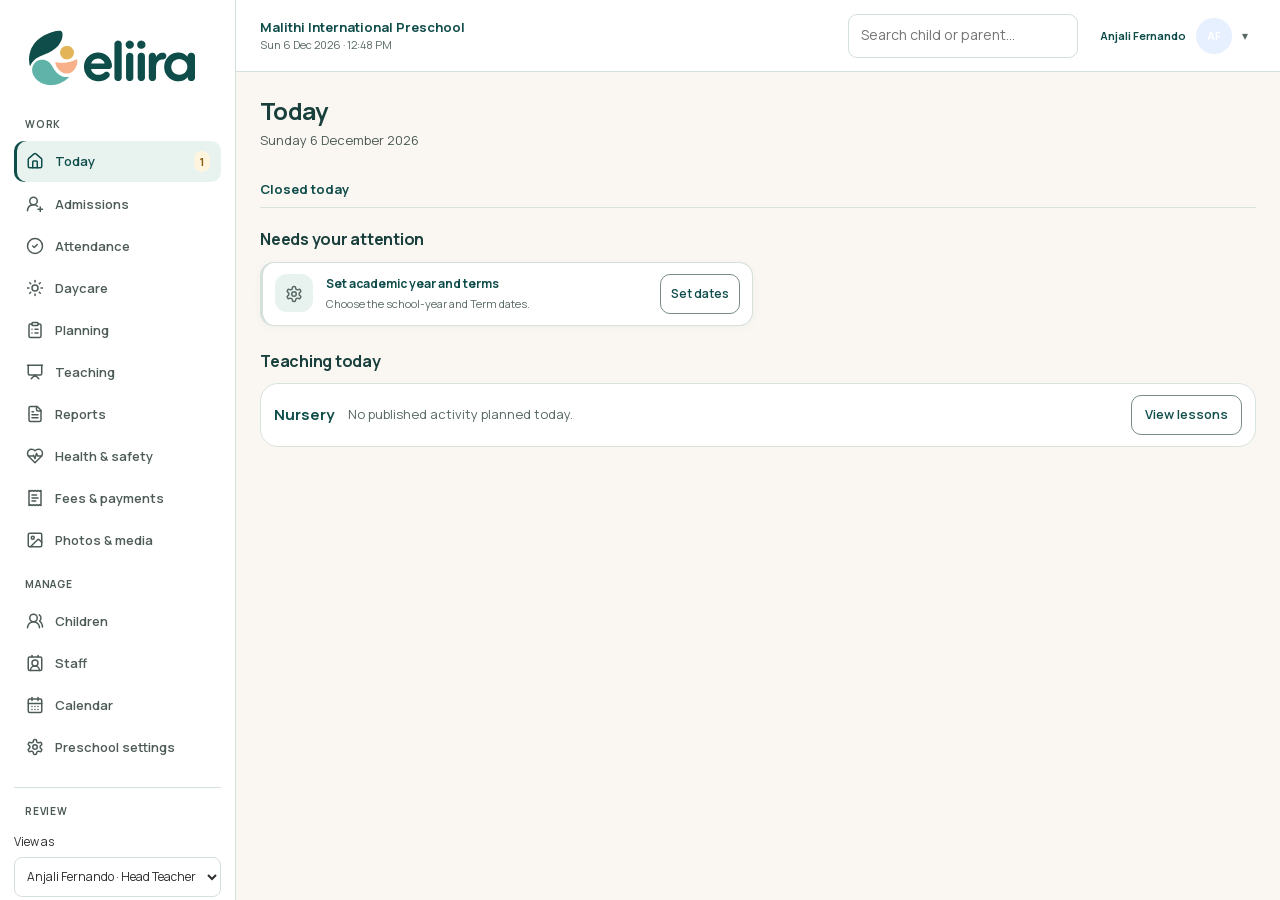
==== index.html @ 0f6be690 "deploy: publish QA-tested 614779c9a097" ====
<!DOCTYPE html>
<html lang="en">
<head>
<meta charset="utf-8" />
<meta name="viewport" content="width=device-width, initial-scale=1" />
<meta http-equiv="Cache-Control" content="no-cache, no-store, must-revalidate" />
<meta http-equiv="Pragma" content="no-cache" />
<meta http-equiv="Expires" content="0" />
<script>
(function(){
  const currentBuild='c6c5275f5a98';
  fetch('version.json?t='+Date.now(),{cache:'no-store'})
    .then(function(r){if(!r.ok) throw new Error('version check failed'); return r.json();})
    .then(function(v){
      if(!v || !v.assetVersion || v.assetVersion===currentBuild) return;
      const u=new URL(window.location.href);
      u.searchParams.set('build',v.assetVersion);
      u.searchParams.set('_',Date.now().toString());
      window.location.replace(u.toString());
    })
    .catch(function(){});
})();
</script>
<title>Eliira — Product Prototype</title>
<link rel="icon" type="image/svg+xml" href="assets/brand/eliira-favicon.svg?v=c6c5275f5a98">
<link rel="preload" href="assets/fonts/manrope-v20-latin-400-700.woff2?v=c6c5275f5a98" as="font" type="font/woff2" crossorigin>
<link rel="stylesheet" href="styles.css?v=c6c5275f5a98">
</head>
<body>
<div id="root"><main id="app-load-status" role="status" style="min-height:100vh;display:grid;place-items:center;padding:24px;background:#f4f8f8;color:#123f42;font:16px/1.5 sans-serif"><div style="width:min(100%,420px);padding:24px;border:1px solid #cbdedc;border-radius:16px;background:white"><strong>Eliira</strong><h1 style="font-size:22px">Opening Eliira…</h1></div></main></div>
<div id="overlay"></div>

<style>
.prototype-persona{display:flex;align-items:center;gap:8px;min-width:0}.prototype-persona span{font-size:8px;text-transform:uppercase;letter-spacing:.45px;color:#5f7280;font-weight:850}.prototype-persona select{border:1px solid var(--line);border-radius:9px;padding:6px 8px;background:#fff;color:var(--navy);font-size:10px;font-weight:750}.review-harness{margin:14px 24px 0;padding:9px 12px;border:1px dashed #bfd6e2;background:#f5fbfd;border-radius:11px;display:flex;gap:10px;align-items:center;flex-wrap:wrap;color:#5f7280;font-size:9px}.review-harness strong{color:var(--navy);font-size:10px}.timeline{border-left:2px solid #cbd8df;margin:14px 0 0 9px;padding-left:18px}.timeline-item{position:relative;margin-bottom:16px}.timeline-item:before{content:"";position:absolute;width:9px;height:9px;border-radius:50%;background:var(--navy);left:-24px;top:3px}.timeline-item b{font-size:11px;color:var(--navy)}.timeline-item div{font-size:9px;color:var(--muted);margin-top:3px;line-height:1.45}.empty{padding:14px;border:1px dashed var(--line);border-radius:10px;color:var(--muted);font-size:10px;background:#fafcfd}.money{font-size:26px;font-weight:900;color:var(--navy);letter-spacing:-.4px}.prototype-note{font-size:9px;color:var(--muted)}.text-link{border:0;background:transparent;padding:0;color:var(--navy);font:inherit;font-weight:800;text-decoration:underline;text-underline-offset:2px;cursor:pointer}.text-link:hover{color:var(--blue)}
.prototype-review-date{display:flex;align-items:center;gap:6px;min-width:0;font-size:10px;font-weight:750;color:var(--navy)}.prototype-review-date select{max-width:190px;min-height:30px;border:1px solid #bfd6e2;border-radius:8px;padding:4px 7px;background:#fff;color:var(--navy);font:inherit;cursor:pointer}
@media(max-width:780px){.review-harness{margin:8px 12px 0;padding:8px 10px}.review-harness>span{display:none}.prototype-persona span{display:none}.prototype-persona select{max-width:150px}.search{display:none}.case-layout{display:flex!important;flex-direction:column}.case-workspace{order:1}.case-list{order:2;max-height:220px;overflow:auto}.topbar{gap:8px}.week-board{display:block!important}.tabs{scrollbar-width:thin}.tab{flex:0 0 auto}.drawer .modal-body{padding-bottom:90px}}
@media(max-width:780px){.review-harness strong{display:none}.prototype-review-date{gap:4px}.prototype-review-date select{box-sizing:border-box;width:135px;max-width:135px}.review-harness .prototype-persona select{box-sizing:border-box;width:95px;max-width:95px}}
</style>
<script src="app.js?v=c6c5275f5a98"></script>
<script>
(function(){
  var root=document.getElementById('root');
  if(!root||root.textContent.trim()&&!document.getElementById('app-load-status'))return;
  root.innerHTML='<main role="alert" style="min-height:100vh;display:grid;place-items:center;padding:24px;background:#f4f8f8;color:#123f42;font:16px/1.5 sans-serif"><div style="width:min(100%,420px);padding:24px;border:1px solid #cbdedc;border-radius:16px;background:white"><strong>Eliira</strong><h1 style="font-size:22px">Eliira could not open</h1><p>Check your connection and try again. Saved information on this device has not been cleared.</p><button type="button" onclick="location.reload()" style="min-height:44px;padding:10px 18px;border:0;border-radius:8px;background:#0d514d;color:white;font:inherit">Try again</button></div></main>';
})();
</script>
</body>
</html>
---- styles.css ----
:root{
  --navy:#153650; --navy-2:#244d6d; --ink:#223342; --muted:#6f7f8d; --line:#dce5eb;
  --bg:#f4f7f9; --panel:#ffffff; --sky:#eaf8fc; --sky-ink:#1b7188; --lime:#eef7dc;
  --lime-ink:#4f6f1f; --amber:#fff5df; --amber-ink:#875c13; --red:#fceded; --red-ink:#9a4040;
  --purple:#f1efff; --purple-ink:#5849ba; --shadow:0 18px 48px rgba(21,54,80,.10);
  --shadow-sm:0 4px 16px rgba(21,54,80,.07); --radius:16px;
}
*{box-sizing:border-box} html,body{margin:0;min-height:100%;font-family:Inter,ui-sans-serif,system-ui,-apple-system,BlinkMacSystemFont,"Segoe UI",sans-serif;color:var(--ink);background:var(--bg)}
button,input,select,textarea{font:inherit} button{cursor:pointer} button:disabled{cursor:not-allowed;opacity:.5}
button:focus-visible,input:focus-visible,select:focus-visible,textarea:focus-visible{outline:3px solid rgba(59,184,219,.22);outline-offset:2px}
.hidden{display:none!important}.app{min-height:100vh;display:grid;grid-template-columns:236px minmax(0,1fr)}
.sidebar{background:linear-gradient(180deg,#14344d 0%,#112d43 100%);color:#fff;padding:22px 14px;position:sticky;top:0;height:100vh;overflow-y:auto}
.brand{display:flex;gap:11px;align-items:center;padding:4px 10px 20px}.brandmark{width:40px;height:40px;border-radius:12px;display:grid;place-items:center;background:#fff;color:var(--navy);font-weight:900}.brand h1{font-size:17px;margin:0}.brand small{display:block;color:#b7c8d4;margin-top:2px;font-size:10px;line-height:1.35}
.nav-group{margin:8px 0 17px}.nav-label{font-size:9px;text-transform:uppercase;letter-spacing:.8px;color:#8fa9ba;font-weight:800;padding:0 11px 7px}.nav-item{width:100%;border:0;background:transparent;color:#dce7ee;padding:10px 11px;border-radius:10px;display:flex;align-items:center;gap:10px;font-size:12px;font-weight:700;text-align:left;margin:2px 0}.nav-item:hover,.nav-item.active{background:#254d6d;color:#fff}.nav-item .ico{width:20px;text-align:center;font-size:15px}.nav-badge{margin-left:auto;background:#e2a33a;color:#1e2d38;border-radius:999px;font-size:9px;font-weight:900;padding:3px 6px}
.main{min-width:0}.topbar{height:72px;background:rgba(255,255,255,.93);backdrop-filter:blur(10px);border-bottom:1px solid var(--line);display:flex;align-items:center;padding:0 24px;gap:14px;position:sticky;top:0;z-index:20}.tenant{min-width:0}.tenant b{display:block;color:var(--navy);font-size:13px;white-space:nowrap;overflow:hidden;text-overflow:ellipsis}.tenant span{font-size:10px;color:var(--muted)}.top-spacer{flex:1}.search{border:1px solid var(--line);background:#f8fafb;border-radius:10px;padding:9px 12px;width:230px;color:var(--ink)}.avatar{width:34px;height:34px;border-radius:50%;background:var(--navy);display:grid;place-items:center;color:#fff;font-size:11px;font-weight:900}.user-meta{text-align:right}.user-meta b{display:block;font-size:11px;color:var(--navy)}.user-meta span{font-size:9px;color:var(--muted)}
.mobile-head{display:none}.content{padding:24px;max-width:1500px;margin:0 auto}.page-head{display:flex;gap:18px;align-items:flex-start;margin-bottom:20px}.page-head .left{min-width:0}.eyebrow{text-transform:uppercase;letter-spacing:.75px;font-size:9px;font-weight:900;color:#2184a0}.page-head h2{font-size:25px;color:var(--navy);margin:5px 0 5px;letter-spacing:-.35px}.page-head p{margin:0;color:var(--muted);font-size:12px;line-height:1.5}.page-actions{margin-left:auto;display:flex;gap:8px;flex-wrap:wrap}
.btn{border:1px solid transparent;border-radius:10px;padding:9px 13px;font-weight:800;font-size:11px;display:inline-flex;align-items:center;justify-content:center;gap:7px;min-height:36px}.btn.primary{background:var(--navy);color:#fff}.btn.secondary{background:#fff;border-color:var(--line);color:var(--navy)}.btn.ghost{background:transparent;border-color:transparent;color:var(--navy)}.btn.success{background:#a9d943;color:#1c3340}.btn.danger{background:#c95555;color:#fff}.btn.warn{background:#e5aa45;color:#25333d}.btn.sm{padding:7px 10px;min-height:31px;font-size:10px}.btn:hover{filter:brightness(.98)}
.grid{display:grid;grid-template-columns:repeat(12,minmax(0,1fr));gap:14px}.grid>*{min-width:0}.span-12{grid-column:span 12}.span-8{grid-column:span 8}.span-7{grid-column:span 7}.span-6{grid-column:span 6}.span-5{grid-column:span 5}.span-4{grid-column:span 4}.span-3{grid-column:span 3}
.card{background:var(--panel);border:1px solid var(--line);border-radius:var(--radius);box-shadow:var(--shadow-sm);padding:16px}.card.flat{box-shadow:none}.card h3{font-size:13px;color:var(--navy);margin:0 0 7px}.card h4{font-size:11px;color:var(--navy);margin:0 0 6px}.card p{font-size:11px;color:var(--muted);line-height:1.55;margin:0}.card-header{display:flex;align-items:flex-start;gap:10px;margin-bottom:12px}.card-header .grow{flex:1;min-width:0}.section-title{font-size:14px;color:var(--navy);font-weight:900;margin:24px 0 10px}.section-sub{font-size:10px;color:var(--muted);font-weight:600;margin-left:6px}.soft-blue{background:var(--sky);border-color:#cfeaf2}.soft-lime{background:var(--lime);border-color:#d8e7b7}.soft-amber{background:var(--amber);border-color:#f1dab0}.soft-red{background:var(--red);border-color:#f0caca}.soft-purple{background:var(--purple);border-color:#dad5ff}
.metric-row{display:grid;grid-template-columns:repeat(4,1fr);gap:10px}.metric{background:#fff;border:1px solid var(--line);border-radius:14px;padding:14px}.metric strong{display:block;font-size:22px;color:var(--navy);letter-spacing:-.4px}.metric span{font-size:9px;color:var(--muted);text-transform:uppercase;letter-spacing:.45px;font-weight:800}.metric small{display:block;font-size:9px;color:var(--muted);margin-top:4px}
.badge{display:inline-flex;align-items:center;gap:5px;border-radius:999px;padding:4px 7px;font-size:9px;font-weight:900;white-space:nowrap}.b-blue{background:var(--sky);color:var(--sky-ink)}.b-green{background:var(--lime);color:var(--lime-ink)}.b-amber{background:var(--amber);color:var(--amber-ink)}.b-red{background:var(--red);color:var(--red-ink)}.b-purple{background:var(--purple);color:var(--purple-ink)}.b-grey{background:#edf1f4;color:#647582}
.prov{display:inline-flex;border-radius:999px;padding:3px 6px;font-size:8px;font-weight:900;vertical-align:middle}.prov.parent{background:#eeeaff;color:#5a46c8}.prov.staff{background:#eaf8fc;color:#1b7188}.prov.reused{background:#eff7dd;color:#50721e}.prov.derived{background:#fff3dc;color:#8b5b0d}
.notice{padding:10px 12px;border-radius:11px;font-size:10px;line-height:1.5;margin:10px 0;border:1px solid transparent}.notice.info{background:var(--sky);border-color:#d5edf4}.notice.ok{background:var(--lime);border-color:#dceabf}.notice.warn{background:var(--amber);border-color:#f1dcb4}.notice.bad{background:var(--red);border-color:#efcece}
.eliira-feedback{position:fixed;left:50%;bottom:24px;transform:translateX(-50%);z-index:120;max-width:calc(100vw - 32px);padding:11px 16px;border-radius:11px;background:#203e35;color:#fff;box-shadow:0 8px 24px rgba(16,24,40,.2);font-size:13px;font-weight:600;text-align:center}.eliira-feedback[hidden]{display:none}@media(max-width:760px){.eliira-feedback{bottom:82px}}
.tabs{display:flex;gap:6px;border-bottom:1px solid var(--line);margin-bottom:14px;overflow-x:auto}.tab{border:0;background:transparent;padding:10px 12px;color:var(--muted);font-size:10px;font-weight:800;border-bottom:2px solid transparent;white-space:nowrap}.tab.active{color:var(--navy);border-bottom-color:#3bb8db}.chips{display:flex;gap:7px;flex-wrap:wrap}.chip{border:1px solid var(--line);background:#fff;border-radius:999px;padding:6px 9px;font-size:9px;font-weight:800;color:var(--navy)}.chip.active{background:var(--navy);color:#fff;border-color:var(--navy)}
.table-wrap{overflow:auto;border:1px solid var(--line);border-radius:13px;background:#fff}.table{width:100%;border-collapse:collapse;font-size:10px}.table th{background:#f7f9fa;color:#748491;text-align:left;padding:9px 11px;text-transform:uppercase;font-size:8px;letter-spacing:.4px}.table td{padding:10px 11px;border-top:1px solid var(--line);vertical-align:middle}.table tbody tr.clickable:hover{background:#f8fbfc;cursor:pointer}.table .name{font-weight:850;color:var(--navy);font-size:11px}.table .sub{font-size:9px;color:var(--muted);margin-top:2px}.num{text-align:right}
.case-layout{display:grid;grid-template-columns:310px minmax(0,1fr);gap:14px}.case-list{background:#fff;border:1px solid var(--line);border-radius:16px;overflow:hidden;align-self:start;position:sticky;top:92px}.case-search{padding:12px;border-bottom:1px solid var(--line)}.case-search input{width:100%;border:1px solid var(--line);border-radius:9px;padding:8px 10px;font-size:10px}.case-item{padding:12px;border-bottom:1px solid var(--line);cursor:pointer}.case-item:last-child{border-bottom:0}.case-item:hover,.case-item.active{background:#f4fafc}.case-item .top{display:flex;align-items:center;gap:8px}.case-item .top strong{font-size:11px;color:var(--navy)}.case-item .meta{font-size:9px;color:var(--muted);margin-top:4px;line-height:1.4}.case-workspace{min-width:0}.case-hero{background:#fff;border:1px solid var(--line);border-radius:17px;padding:17px;box-shadow:var(--shadow-sm);margin-bottom:12px}.case-hero-row{display:flex;gap:12px;align-items:flex-start}.case-avatar{width:46px;height:46px;border-radius:14px;background:#eaf8fc;color:var(--navy);display:grid;place-items:center;font-size:15px;font-weight:900}.case-title{flex:1;min-width:0}.case-tit
le h2{font-size:18px;margin:0;color:var(--navy)}.case-title p{font-size:10px;color:var(--muted);margin:4px 0 0}.case-status{display:flex;gap:7px;align-items:center;flex-wrap:wrap}.journey{display:flex;align-items:center;gap:0;margin-top:15px;overflow-x:auto;padding-bottom:2px}.journey-step{display:flex;align-items:center;min-width:max-content;font-size:8px;font-weight:850;color:#85939d}.journey-step:after{content:"";width:24px;height:1px;background:#ccd8df;margin:0 4px}.journey-step:last-child:after{display:none}.journey-step .dot{width:20px;height:20px;border-radius:50%;border:1px solid var(--line);display:grid;place-items:center;margin-right:5px;background:#fff}.journey-step.done{color:#526d2b}.journey-step.done .dot{background:var(--lime);border-color:#cfe3a6}.journey-step.current{color:var(--navy)}.journey-step.current .dot{background:var(--navy);color:#fff;border-color:var(--navy)}
.action-card{border:1px solid #cfe6ee;background:linear-gradient(135deg,#f4fbfd 0%,#fff 65%);border-radius:15px;padding:15px;display:flex;align-items:center;gap:13px}.action-card .icon{width:38px;height:38px;border-radius:12px;background:#dff3f8;display:grid;place-items:center}.action-card .grow{flex:1}.action-card strong{display:block;color:var(--navy);font-size:12px}.action-card span{font-size:9px;color:var(--muted);display:block;margin-top:3px}.action-card.warning{border-color:#efd59d;background:linear-gradient(135deg,#fff9eb,#fff)}.action-card.warning .icon{background:#ffefca}
.timeline{position:relative;padding-left:18px}.timeline:before{content:"";position:absolute;left:5px;top:4px;bottom:4px;width:1px;background:#d5e0e6}.timeline-item{position:relative;padding:0 0 13px}.timeline-item:before{content:"";position:absolute;left:-16px;top:4px;width:7px;height:7px;border-radius:50%;background:#244d6d}.timeline-item strong{font-size:10px;color:var(--navy)}.timeline-item div{font-size:9px;color:var(--muted);margin-top:2px;line-height:1.45}
.kv{display:grid;grid-template-columns:150px 1fr;gap:10px;padding:8px 0;border-bottom:1px solid var(--line);font-size:10px}.kv:last-child{border-bottom:0}.kv .k{color:var(--muted);font-weight:700}.kv .v{color:var(--ink)}
.field{margin:10px 0}.field label{display:block;font-size:9px;color:var(--muted);font-weight:800;margin-bottom:5px}.field input,.field select,.field textarea{width:100%;border:1px solid var(--line);border-radius:9px;padding:9px 10px;background:#fff;color:var(--ink);font-size:10px}.field textarea{min-height:72px;resize:vertical}.form-grid{display:grid;grid-template-columns:repeat(2,1fr);gap:0 12px}.check-row{display:flex;gap:8px;align-items:flex-start;font-size:10px;margin:8px 0}.check-row input{margin-top:2px}.money{font-size:24px;font-weight:900;color:var(--navy);letter-spacing:-.5px}.money-row{display:flex;justify-content:space-between;align-items:flex-end;gap:12px}.progress{height:8px;background:#e9eef2;border-radius:999px;overflow:hidden}.progress > span{display:block;height:100%;background:#a8d943;border-radius:999px}
.week-toolbar{display:flex;align-items:center;gap:8px;flex-wrap:wrap;background:#fff;border:1px solid var(--line);border-radius:14px;padding:11px;margin-bottom:12px}.week-toolbar .spacer{flex:1}.select-mini{border:1px solid var(--line);border-radius:9px;padding:7px 9px;background:#fff;font-size:10px;color:var(--navy);font-weight:750}
.lesson-layout{display:grid;grid-template-columns:290px minmax(0,1fr);gap:14px}.focus-panel{background:#fff;border:1px solid var(--line);border-radius:16px;padding:14px;align-self:start;position:sticky;top:92px}.focus-panel h3{font-size:12px;margin:0;color:var(--navy)}.focus-item{border:1px solid var(--line);border-radius:11px;padding:10px;margin-top:9px}.focus-item strong{display:block;font-size:10px;color:var(--navy);line-height:1.35}.focus-item small{display:block;font-size:8px;color:var(--muted);margin-top:4px}.week-board{display:grid;grid-template-columns:repeat(5,minmax(145px,1fr));gap:9px;overflow-x:auto;padding-bottom:8px}.day-col{background:#f8fafb;border:1px solid var(--line);border-radius:13px;padding:9px;min-height:380px}.day-head{display:flex;align-items:flex-start;gap:7px;margin-bottom:8px}.day-head strong{font-size:10px;color:var(--navy)}.day-head span{font-size:8px;color:var(--muted);display:block;margin-top:1px}.lesson-card{background:#fff;border:1px solid var(--line);border-radius:11px;padding:10px;margin-bottom:8px;box-shadow:0 2px 7px rgba(21,54,80,.04)}.lesson-card .title{font-size:10px;font-weight:850;color:var(--navy);line-height:1.35}.lesson-card .meta{font-size:8px;color:var(--muted);margin-top:4px;line-height:1.4}.lesson-card .actions{display:flex;gap:4px;margin-top:8px;flex-wrap:wrap}.mini-link{border:0;background:transparent;color:#1d7790;font-size:8px;font-weight:850;padding:0}.add-slot{border:1px dashed #bfced7;border-radius:10px;padding:9px;text-align:center;color:#70828e;font-size:9px;font-weight:800;cursor:pointer;background:#fff}.add-slot:hover{background:#f5fafc}
.teacher-today{max-width:780px;margin:0 auto}.today-lesson{background:#fff;border:1px solid var(--line);border-radius:18px;padding:18px;box-shadow:var(--shadow-sm);margin-bottom:13px}.today-lesson .time{font-size:9px;color:var(--muted);font-weight:800}.today-lesson h3{font-size:18px;color:var(--navy);margin:5px 0 5px}.materials{display:flex;gap:6px;flex-wrap:wrap;margin-top:9px}.material{background:#f2f5f7;border-radius:999px;padding:5px 8px;font-size:8px;color:#5d6d78;font-weight:750}.delivery{display:grid;grid-template-columns:repeat(3,1fr);gap:7px;margin-top:14px}.delivery button{border:1px solid var(--line);background:#fff;border-radius:10px;padding:10px 6px;font-size:9px;font-weight:850;color:var(--navy)}.delivery button:hover,.delivery button.active{background:var(--navy);color:#fff;border-color:var(--navy)}
.evidence-chain{display:grid;grid-template-columns:repeat(6,1fr);gap:7px;align-items:center}.chain-node{background:#fff;border:1px solid var(--line);border-radius:10px;padding:9px;text-align:center;font-size:8px;font-weight:800;color:var(--navy);min-height:48px;display:grid;place-items:center}.chain-arrow{text-align:center;color:#93a4af;font-weight:900}
.child-row{display:grid;grid-template-columns:minmax(150px,1.5fr) 1fr 1fr auto;gap:10px;align-items:center;border-top:1px solid var(--line);padding:10px 0;font-size:10px}.child-row:first-child{border-top:0}.child-row strong{color:var(--navy)}
.media-grid{display:grid;grid-template-columns:repeat(3,1fr);gap:10px}.media-card{background:#fff;border:1px solid var(--line);border-radius:13px;overflow:hidden}.media-thumb{height:120px;background:linear-gradient(135deg,#e9f7fb,#f4f8e8);display:grid;place-items:center;color:#5f7989;font-size:28px}.media-body{padding:10px}.media-body strong{display:block;font-size:10px;color:var(--navy)}.media-body span{display:block;font-size:8px;color:var(--muted);margin-top:3px}.media-actions{display:flex;gap:5px;margin-top:9px;flex-wrap:wrap}
.drawer-backdrop,.modal-backdrop{position:fixed;inset:0;background:rgba(15,34,48,.42);z-index:80}.drawer{position:fixed;right:0;top:0;bottom:0;width:min(520px,95vw);background:#fff;z-index:90;box-shadow:-20px 0 50px rgba(12,33,48,.18);display:flex;flex-direction:column}.drawer-head{padding:17px;border-bottom:1px solid var(--line);display:flex;gap:10px;align-items:flex-start}.drawer-head .grow{flex:1}.drawer-head h3{margin:0;color:var(--navy);font-size:15px}.drawer-head p{font-size:9px;color:var(--muted);margin:3px 0 0}.drawer-body{padding:17px;overflow:auto;flex:1}.drawer-foot{padding:13px 17px;border-top:1px solid var(--line);display:flex;justify-content:flex-end;gap:8px}.modal{position:fixed;left:50%;top:50%;transform:translate(-50%,-50%);width:min(620px,calc(100vw - 26px));max-height:90vh;overflow:auto;background:#fff;border-radius:18px;z-index:95;box-shadow:0 30px 80px rgba(12,33,48,.26)}.modal-head{padding:17px;border-bottom:1px solid var(--line);display:flex;gap:10px}.modal-head .grow{flex:1}.modal-head h3{font-size:15px;color:var(--navy);margin:0}.modal-head p{font-size:9px;color:var(--muted);margin:3px 0 0}.modal-body{padding:17px}.modal-foot{padding:13px 17px;border-top:1px solid var(--line);display:flex;justify-content:flex-end;gap:8px}.icon-btn{width:32px;height:32px;border:1px solid var(--line);background:#fff;border-radius:9px;display:grid;place-items:center;color:var(--navy);font-weight:900}
/* Shared drawers render modal-* sections. Keep their actions outside the independently scrolling form. */
.drawer>.modal-head,.drawer>.modal-foot{flex-shrink:0}
.drawer>.modal-body{flex:1;min-height:0;overflow:auto}
.parent-view{min-height:100vh;background:#eef3f6;padding:28px 14px}.parent-card{max-width:680px;margin:0 auto;background:#fff;border:1px solid var(--line);border-radius:20px;overflow:hidden;box-shadow:var(--shadow)}.parent-brand{background:var(--navy);color:#fff;padding:20px}.parent-brand strong{font-size:15px}.parent-brand p{font-size:10px;color:#c6d5df;margin:4px 0 0}.parent-content{padding:20px}.stepper{display:flex;gap:6px;margin:0 0 15px}.stepper span{height:5px;background:#e6ecef;border-radius:999px;flex:1}.stepper span.active,.stepper span.done{background:#3bb8db}.parent-foot{display:flex;justify-content:space-between;gap:
8px;margin-top:18px;padding-top:14px;border-top:1px solid var(--line)}
.empty{padding:32px;text-align:center;color:var(--muted);font-size:10px}.mobile-nav{display:none}
@media(max-width:1100px){.metric-row{grid-template-columns:repeat(2,1fr)}.case-layout{grid-template-columns:260px minmax(0,1fr)}.lesson-layout{grid-template-columns:240px minmax(0,1fr)}.media-grid{grid-template-columns:repeat(2,1fr)}}
@media(max-width:820px){.app{display:block}.sidebar{display:none}.topbar{height:64px;padding:0 13px}.topbar .search,.user-meta{display:none}.mobile-head{display:flex;align-items:center;gap:10px}.mobile-head .brandmark{width:34px;height:34px}.tenant{display:none}.content{padding:15px 12px 82px}.page-head{display:block}.page-actions{margin:12px 0 0}.page-head h2{font-size:22px}.grid{grid-template-columns:1fr}.span-12,.span-8,.span-7,.span-6,.span-5,.span-4,.span-3{grid-column:span 1}.metric-row{grid-template-columns:repeat(2,1fr)}.case-layout,.lesson-layout{display:block}.case-list,.focus-panel{position:static;margin-bottom:12px}.case-list{max-height:260px;overflow:auto}.form-grid{grid-template-columns:1fr}.week-board{display:block;overflow:visible}.day-col{min-height:auto;margin-bottom:9px}.media-grid{grid-template-columns:1fr}.kv{grid-template-columns:1fr;gap:3px}.evidence-chain{grid-template-columns:1fr 20px 1fr}.evidence-chain .hide-chain-mobile{display:none}.delivery{grid-template-columns:repeat(3,1fr)}.mobile-nav{position:fixed;left:0;right:0;bottom:0;height:66px;background:#fff;border-top:1px solid var(--line);z-index:50;display:grid;grid-template-columns:repeat(5,1fr);padding:5px 4px}.mobile-nav button{border:0;background:transparent;color:#6e7f8b;font-size:8px;font-weight:800;border-radius:8px;padding:5px}.mobile-nav button.active{color:var(--navy);background:#eef6f9}.mobile-nav .mi{display:block;font-size:17px;margin-bottom:1px}.action-card{align-items:flex-start}.action-card .btn{margin-left:auto}.case-hero-row{flex-wrap:wrap}.case-status{width:100%}.journey{margin-top:12px}.table{min-width:680px}.table-wrap{overflow-x:auto}.parent-view{padding:10px}.parent-content{padding:15px}.parent-brand{padding:17px}.drawer{width:100vw}.child-row{grid-template-columns:1fr auto}.child-row .hide-mobile{display:none}}

@media(max-width:820px){.topbar.review-date-header .tenant{display:block;flex:1}.topbar.review-date-header .top-spacer{display:none}}

/* Owner-approved visual month Calendar */
.calendar-card{padding:0;overflow:hidden}
.calendar-toolbar{display:flex;align-items:center;gap:16px;padding:16px 18px;border-bottom:1px solid var(--line);background:#fff}
.calendar-toolbar>div:first-child{min-width:0;flex:1}
.calendar-toolbar h3{font-size:20px;margin:3px 0 4px;color:var(--navy)}
.calendar-toolbar p{font-size:10px;color:var(--muted);margin:0}
.calendar-nav-actions{display:flex;gap:7px;flex-wrap:wrap;justify-content:flex-end}
.calendar-weekdays,.calendar-month-grid{display:grid;grid-template-columns:repeat(7,minmax(0,1fr))}
.calendar-weekdays{background:#f7f9fa;border-bottom:1px solid var(--line)}
.calendar-weekdays>div{padding:9px 8px;text-align:center;font-size:9px;font-weight:900;color:var(--muted);text-transform:uppercase;letter-spacing:.35px}
.cal-day{appearance:none;border:0;border-right:1px solid var(--line);border-bottom:1px solid var(--line);background:#fff;min-width:0;min-height:118px;padding:9px;text-align:left;color:var(--ink);display:flex;flex-direction:column;gap:6px;overflow:hidden}
.cal-day:nth-child(7n){border-right:0}
.cal-day:hover{background:#f8fbfc}
.cal-day.outside{background:#fafbfc;color:#8e9aa4}
.cal-day.outside>*{opacity:.58}
.cal-day.today{box-shadow:inset 0 0 0 2px #3bb8db;background:#f7fcfe}
.cal-day-top{display:flex;align-items:center;gap:6px;min-width:0}
.cal-day-number{font-size:12px;font-weight:900;color:var(--navy)}
.cal-today-label{font-size:8px;font-weight:900;color:var(--sky-ink);background:var(--sky);border-radius:999px;padding:2px 5px}
.cal-status{display:block;max-width:100%;border-radius:7px;padding:4px 6px;font-size:8px;font-weight:900;white-space:nowrap;overflow:hidden;text-overflow:ellipsis}
.cal-status.green{background:var(--lime);color:var(--lime-ink)}
.cal-status.amber{background:var(--amber);color:var(--amber-ink)}
.cal-status.red{background:var(--red);color:var(--red-ink)}
.cal-status.grey{background:#edf1f4;color:#647582}
.cal-status-short{display:none}
.cal-context{display:flex;flex-direction:column;gap:3px;min-width:0}
.cal-context-item{display:flex;align-items:center;gap:4px;min-width:0;font-size:8px;line-height:1.25}
.cal-context-item.event{color:var(--sky-ink)}
.cal-context-item.holiday{color:var(--purple-ink)}
.cal-context-item.birthday{color:var(--lime-ink)}
.cal-context-text{white-space:nowrap;overflow:hidden;text-overflow:ellipsis}
.cal-context-more{font-size:8px;color:var(--muted);font-weight:800}
.calendar-legend{display:flex;gap:14px;flex-wrap:wrap;padding:10px 16px 13px;font-size:9px;color:var(--muted);background:#fff}
.calendar-legend span{display:inline-flex;align-items:center;gap:5px}
.legend-dot{width:7px;height:7px;border-radius:50%;display:inline-block}
.legend-dot.operating{background:var(--lime-ink)}
.legend-dot.event{background:var(--sky-ink)}
.legend-dot.holiday{background:var(--purple-ink)}
.calendar-operating-summary{display:flex;align-items:center;gap:9px;margin:10px 0}
.calendar-operating-summary>span:last-child{font-size:10px;color:var(--muted)}
.calendar-detail-row{display:grid;grid-template-columns:auto minmax(0,1fr);gap:10px;align-items:start;padding:9px 0;border-bottom:1px solid var(--line)}
.calendar-detail-row:last-child{border-bottom:0}
.calendar-detail-row strong{font-size:11px;color:var(--navy)}
.calendar-detail-row .sub{font-size:9px;color:var(--muted);margin-top:3px;line-height:1.4}
.calendar-history{display:flex;flex-direction:column;gap:2px;padding:8px 0;border-bottom:1px solid var(--line)}
.calendar-history strong{font-size:10px;color:var(--navy)}
.calendar-history span{font-size:9px;color:var(--muted)}

@media(max-width:760px){
  .calendar-toolbar{align-items:flex-start;flex-direction:column;padding:13px}
  .calendar-nav-actions{width:100%;justify-content:stretch}
  .calendar-nav-actions .btn{flex:1;min-width:0;padding-left:7px;padding-right:7px}
  .calendar-weekdays>div{padding:7px 2px;font-size:8px}
  .cal-day{min-height:76px;padding:5px 3px;gap:4px}
  .cal-day-number{font-size:10px}
  .cal-today-label{display:none}
  .cal-status{padding:3px 2px;text-align:center;font-size:7px;border-radius:5px;white-space:normal}
  .cal-status-full{display:none}
  .cal-status-short{display:inline}
  .cal-context{flex-direction:row;gap:3px;align-items:center;flex-wrap:wrap}
  .cal-context-item{font-size:8px;gap:0}
  .cal-context-text{display:none}
  .cal-context-more{font-size:7px}
  .calendar-legend{padding:9px 11px;gap:9px;font-size:8px}
}
@media(max-width:420px){
  .cal-day{min-height:70px}
  .calendar-nav-actions .btn{font-size:9px}
}

.cal-context-item.tour{color:var(--sky-ink)}
.cal-context-item.guardian-birthday{color:var(--lime-ink)}
.legend-dot.tour{background:var(--sky-ink)}
/* Calendar class-audience controls — compact, aligned and teacher-readable. */
#evt_classes_panel .field{margin-bottom:6px}
#evt_classes_panel .check-row{display:flex;align-items:center;gap:8px;margin:6px 0;font-size:10px;color:var(--ink);font-weight:700}
#evt_classes_panel .check-row input[type="checkbox"]{width:16px;height:16px;flex:0 0 16px;margin:0;padding:0}
#evt_classes_panel .sub{font-size:9px;line-height:1.4;color:var(--muted);margin-top:7px}

.account-area{position:relative;display:flex;align-items:center}.account-trigger{display:flex;align-items:center;gap:10px;border:0;background:transparent;padding:6px 8px;border-radius:12px;cursor:pointer;text-align:right;color:inherit}.account-trigger:hover,.account-trigger:focus-visible{background:var(--surface-2,#f5f7fa);outline:none}.account-trigger .user-meta{display:flex;flex-direction:column;line-height:1.2}.account-trigger .user-meta span{font-size:12px;color:var(--muted,#667085);max-width:360px}.account-trigger .avatar{display:flex;align-items:center;justify-content:center;width:36px;height:36px;border-radius:50%;background:var(--primary-soft,#e7f0ff);font-weight:700;flex:0 0 auto}.account-caret{font-size:12px;color:var(--muted,#667085)}.account-menu{position:absolute;right:0;top:calc(100% + 8px);z-index:80;min-width:250px;padding:8px;background:#fff;border:1px solid var(--border,#e4e7ec);border-radius:14px;box-shadow:0 12px 32px rgba(16,24,40,.14)}.account-menu button{display:flex;flex-direction:column;width:100%;gap:2px;border:0;background:transparent;padding:10px 12px;border-radius:9px;text-align:left;cursor:pointer;color:inherit}.account-menu button:hover,.account-menu button:focus-visible{background:var(--surface-2,#f5f7fa);outline:none}.account-menu button span{font-size:12px;color:var(--muted,#667085)}.mono-code{font-family:ui-monospace,SFMono-Regular,Menlo,Monaco,Consolas,monospace;letter-spacing:.06em}.field small{display:block;margin-top:5px;color:var(--muted,#667085);font-size:12px}.auth-screen{min-height:100vh;display:flex;flex-direction:column;align-items:center;justify-content:center;padding:24px;background:#f7f8fa}.auth-brand{display:flex;align-items:center;gap:12px;margin-bottom:18px}.auth-brand h1{margin:0;font-size:22px}.auth-brand span{font-size:13px;color:var(--muted,#667085)}.auth-card{width:min(100%,430px);background:#fff;border:1px solid var(--border,#e4e7ec);border-radius:18px;padding:24px;box-shadow:0 10px 30px rgba(16,24,40,.08)}.auth-card h2{margin:4px 0 8px}.auth-card>p{margin:0 0 18px;color:var(--muted,#667085)}.auth-card>.btn{margin-right:8px;margin-top:8px}.auth-actions{display:flex;align-items:center;justify-content:space-between;gap:10px;margin-top:12px}.auth-foot{margin-top:14px;font-size:11px;color:var(--muted,#98a2b3)}

/* Owner-review refinement: keep the top bar compact and put access details in My profile. */
.account-trigger .user-meta b{font-size:11px;white-space:nowrap}.account-trigger .user-meta span{display:none}.account-menu{min-width:190px;padding:6px}.account-menu button{display:block;padding:9px 10px}.account-menu button strong{font-size:13px;line-height:1.25}.account-menu button span{display:none}.search{font-size:12px}.billing-lookup{display:flex;align-items:center;gap:8px;max-width:430px;margin:0 0 10px}.billing-lookup input{flex:1;min-width:0;border:1px solid var(--line);border-radius:9px;padding:8px 10px;background:#fff;color:var(--ink);font-size:11px}
@media(max-width:760px){.account-trigger .user-meta{display:none}.account-trigger{padding:4px}.account-menu{right:-2px;min-width:190px}.account-caret{display:none}.auth-screen{padding:16px}.auth-card{padding:20px}.auth-actions{align-items:stretch;flex-direction:column-reverse}.auth-actions .btn{width:100%}.billing-lookup{max-width:none}.billing-lookup .btn{flex:0 0 auto}}

/* Shared BQ-109 authentication surfaces. */
.auth-card form .btn{margin:0}.auth-google>.btn,.auth-login-action>.btn{width:100%}.auth-divider{display:flex;align-items:center;gap:12px;color:var(--muted);margin:16px 0}.auth-divider:before,.auth-divider:after{content:'';height:1px;background:var(--border);flex:1}.auth-button-row{display:flex;flex-wrap:wrap;gap:8px;margin-top:18px}.auth-fixture-help{margin-top:16px;font-size:12px;color:var(--muted)}.auth-fixture-help summary{cursor:pointer}.auth-fixture-help p{margin:8px 0}.auth-help{margin-top:18px!important;font-size:12px}.auth-messages>div{padding:12px 0;border-bottom:1px solid var(--border)}.auth-messages p{overflow-wrap:anywhere}.google-fixtures{display:grid;gap:8px;margin:14px 0}.google-fixtures .btn{white-space:normal;overflow-wrap:anywhere}.staff-security .kv>div,.staff-access-metadata .kv>div{overflow-wrap:anywhere}

.staff-access-actions{gap:8px;flex-wrap:wrap}.staff-security h3{margin-top:16px}
.staff-security>p+.btn{margin-top:8px}
.own-password-error{margin-top:5px;color:#a12b2b;font-size:11px;line-height:1.4}
/* The shell uses the linked Staff profile photo without changing its compact avatar size. */
.account-trigger .avatar{overflow:hidden}
.account-trigger .avatar .person-photo{width:100%;height:100%;flex:0 0 100%;margin:0;border-radius:50%;object-fit:cover}
/* Owner review — Admissions case list should use the available mobile width. */
.admission-payment-invoice-row{display:flex;align-items:center;justify-content:space-between;gap:10px 16px;margin:8px 0 10px}
.admission-payment-invoice-reference{min-width:0;flex:1 1 180px}
.admission-payment-invoice-reference .kv{border-bottom:0;padding:0}
.admission-payment-invoice-row .btn{flex:0 0 auto}
@media(max-width:600px){
  .admission-payment-invoice-row{display:block}
  .admission-payment-invoice-row .btn{margin-top:9px}
}
@media(max-width:820px){
  .case-layout>.case-list{
    width:100%;
    max-width:none;
    min-width:0;
    justify-self:stretch;
  }
}

/* Compact phone selector; tablet and desktop retain their existing tabs. */
.admissions-stage-selector{display:none}
@media(max-width:600px){
  .admissions-stage-tabs{display:none!important}
  .admissions-stage-selector{
    display:flex;align-items:center;gap:10px;
    width:100%;min-height:46px;padding:9px 12px;
    border:1px solid #d2e5ed;border-radius:9px;background:#eaf4f8;
    color:var(--navy);font:inherit;text-align:left;
  }
}

.admissions-stage-selector svg{width:20px;height:20px;flex:none;fill:none;stroke:currentColor;stroke-width:1.8;stroke-linecap:round;stroke-linejoin:round}
.stage-filter-label{font-size:13px;line-height:1.3}
.stage-filter-count{display:grid;place-items:center;min-width:22px;height:22px;padding:0 6px;border-radius:11px;background:#dcebf1;color:#486473;font-size:11px;font-weight:700;font-variant-numeric:tabular-nums}
.stage-filter-chevron{margin-left:auto}
@media(max-width:820px){
  .case-workspace .action-card{align-items:center}
  .case-workspace .action-card>.icon{flex:0 0 38px}
  .case-workspace .action-card>.grow{min-width:0}
  .case-workspace .action-card>.grow>span:empty{display:none}
  .case-workspace .action-card>div:last-child{justify-content:flex-end;margin-left:auto}
}
@media(max-width:600px){
  .case-workspace>.action-card{display:grid;grid-template-columns:38px minmax(0,1fr);align-items:center}
  .case-workspace>.action-card>div:last-child{grid-column:1/-1;width:100%;margin:0}
  .case-workspace>.action-card>div:last-child:empty{display:none}
}

/* Stage picker only: retain the shared modal lifecycle and dismissal action. */
@media(max-width:600px){
  .admissions-stage-overlay{position:fixed;inset:0;z-index:95;background:rgba(15,34,48,.28)}
  .admissions-stage-overlay .admissions-stage-sheet{
    left:0;right:0;top:auto;bottom:0;transform:none;width:100%;
    height:75dvh;max-height:calc(100dvh - 32px);border-radius:24px 24px 0 0;
    padding-bottom:env(safe-area-inset-bottom,0px);box-shadow:0 -8px 36px rgba(12,33,48,.12);
  }
  .admissions-stage-sheet::before{content:"";display:block;flex:none;width:36px;height:4px;border-radius:2px;background:#d3dfe5;margin:10px auto 0}
  .admissions-stage-sheet .modal-head{padding:20px 20px 22px;border:0;align-items:center}
  .admissions-stage-sheet .modal-head h2{font-size:20px;margin:0;line-height:1.3}
  .admissions-stage-sheet .modal-head p{font-size:12px;line-height:1.5;margin:8px 0 0;color:var(--muted)}
  .admissions-stage-sheet .x{flex:none;width:44px;height:44px;min-height:44px;padding:0;border:0;border-radius:50%;background:#f3f6f8;color:#617987;font-size:22px;margin-left:auto}
  .admissions-stage-sheet .modal-body{flex:1;min-height:0;padding:0 16px 20px;overflow-y:auto;overscroll-behavior:contain}
  .admissions-stage-sheet .modal-foot{display:none}
  .admissions-stage-option{display:grid;grid-template-columns:12px minmax(0,1fr) auto 20px;gap:12px;align-items:center;width:100%;min-height:56px;padding:13px 12px;border:0;border-bottom:1px solid #edf2f5;background:transparent;text-align:left;color:var(--navy);font:inherit;font-size:14px}
  .admissions-stage-option:last-child{border-bottom:0}
  .admissions-stage-option[aria-pressed=true]{background:#eaf4f8;border-color:transparent;border-radius:10px;font-weight:700}
  .stage-dot{width:8px;height:8px;border-radius:50%;background:#91b5c5}
  .stage-option-count{display:grid;place-items:center;min-width:24px;height:24px;padding:0 6px;border-radius:12px;background:#f0f4f6;color:#637c89;font-size:11px;font-weight:600;font-variant-numeric:tabular-nums}
  .stage-selection{display:grid;place-items:center;width:18px;height:18px;border:1px solid #cbd9e0;border-radius:50%;font-size:11px}
  [aria-pressed=true]>.stage-selection{background:#326d87;border-color:#326d87;color:white}
}

/* BQ-098: retrieval is separate from the lifecycle and closure stays secondary. */
.admission-close-action{margin-top:12px}
.closure-context{margin-top:6px;overflow-wrap:anywhere}
.closure-summary{margin-bottom:12px}

/* Phone case switching lives above the record, not below the workspace. */
.admissions-case-selector{display:none}
@media(max-width:600px){
  .case-layout>.case-list{display:none}
  .admissions-case-selector{display:flex;align-items:center;gap:10px;width:100%;min-height:48px;margin-bottom:12px;padding:10px 12px;border:1px solid var(--line);border-radius:10px;background:#fff;color:var(--navy);font:inherit;text-align:left;scroll-margin-top:80px}
  .case-selector-name{flex:1;min-width:0;font-size:14px;font-weight:700;overflow-wrap:anywhere}
  .admissions-case-selector .badge{flex:none;white-space:normal;max-width:40%}
  .case-selector-chevron{flex:none;font-size:20px;line-height:1}
  .admissions-case-sheet .modal-body{display:flex;flex-direction:column;overflow:hidden;padding-bottom:12px}
  .mobile-case-search{flex:none;padding:0 4px 12px}
  .mobile-case-search label{display:block;font-size:12px;color:var(--muted);margin-bottom:6px}
  .mobile-case-search input{width:100%;min-height:44px;border:1px solid var(--line);border-radius:9px;padding:10px;font:inherit;font-size:16px}
  #mobileAdmissionCases{min-height:0;overflow-y:auto;overscroll-behavior:contain}
  .admissions-case-option{display:block;width:100%;min-height:64px;padding:12px;border:0;border-bottom:1px solid var(--line);background:#fff;text-align:left;font:inherit;color:var(--navy)}
  .admissions-case-option[aria-pressed=true]{background:#eaf4f8;border-radius:10px}
  .case-option-heading{display:flex;align-items:center;gap:8px}
  .case-option-heading strong{flex:1;min-width:0;font-size:14px;overflow-wrap:anywhere}
  .case-option-heading .badge{flex:none;max-width:45%;white-space:normal}
  .case-option-detail{display:block;margin-top:5px;font-size:12px;line-height:1.5;color:var(--muted);overflow-wrap:anywhere}
  .case-option-selected{display:block;margin-top:6px;font-size:11px;font-weight:700;color:#326d87}
}

@media(max-width:600px){
  .admissions-view-history{margin-top:16px;padding-top:12px;border-top:1px solid var(--line)}
  .admissions-view-history h3{margin:0 12px 6px;font-size:12px;color:var(--muted);font-weight:700}
  .admissions-view-history .stage-dot{background:#a8b4bc}
}

/* Admissions keeps its primary action beside the title on phones. */
@media(max-width:600px){
  .admissions-page-head{display:flex;align-items:center;justify-content:space-between;gap:12px}
  .admissions-page-head>.left{flex:1;min-width:0}
  .admissions-page-head>.page-actions{flex:none;margin:0}
  .admissions-page-head .page-actions .btn{min-height:44px;white-space:nowrap}
}

/* The shared case journey reads left to right on both rows at every width. */
.case-hero .journey{display:grid;grid-template-columns:repeat(4,minmax(0,1fr));gap:18px 8px;align-items:start;overflow:visible;padding-bottom:0}
.case-hero .journey-step{position:relative;min-width:0;min-height:54px;display:flex;flex-direction:column;align-items:center;gap:5px;text-align:center;font-size:11px;line-height:1.3}
.case-hero .journey-step .dot{flex:none;width:22px;height:22px;margin:0}
.case-hero .journey-step::after{content:'';position:absolute;top:11px;left:calc(50% + 11px);width:calc(100% - 14px);height:1px;margin:0;background:#ccd8df}
.case-hero .journey-step:nth-child(4)::after,.case-hero .journey-step:nth-child(8)::after{display:none}

/* BQ-100: normal retained-family navigation has a small metadata footer. */
.duplicate-metadata>.kv:last-child{border-bottom:0;padding-bottom:0}
.duplicate-actions-footer{display:flex;align-items:flex-start;padding-top:22px}

/* Historical retrieval is a separate group, not more lifecycle stages. */
.admissions-lifecycle-tabs,.admissions-history-tabs{display:flex;align-items:center;gap:6px;flex:none}
.admissions-history-tabs{margin-left:12px;padding-left:12px;border-left:1px solid var(--line)}
.admissions-history-label{font-size:11px;font-weight:600;color:var(--muted);margin-right:2px}
.enquiry-suggestion strong{display:block;color:var(--navy);font-size:11px}.enquiry-suggestion small{display:block;margin-top:3px;color:var(--muted);font-size:10px;line-height:1.4;overflow-wrap:anywhere}
@media(min-width:601px){.admissions-navigation-row>.admissions-stage-tabs{flex-wrap:nowrap!important;overflow-x:auto}.admissions-stage-tabs .tab{flex-shrink:0}}

/* Parent-submitted Application evidence: accessible section disclosure. */
.admissions-application-stack{min-width:0}
.admissions-application-stack>*{min-width:0}
.application-details>summary{display:flex;align-items:center;gap:8px;min-height:44px;list-style:none;cursor:pointer;color:var(--navy)}
.application-details>summary::-webkit-details-marker{display:none}
.application-details>summary:focus-visible{outline:2px solid var(--navy);outline-offset:4px;border-radius:4px}
.application-details-title{font-size:15px;font-weight:700}
.application-provenance{font-size:10px;font-weight:500;line-height:1.3;color:var(--muted);background:var(--bg,#f3f6f8);border-radius:5px;padding:4px 6px;white-space:nowrap}
.application-details>summary svg{width:18px;height:18px;flex:none;margin-left:auto;fill:none;stroke:currentColor;stroke-width:1.8;stroke-linecap:round;stroke-linejoin:round}
.application-details[open]>summary svg{transform:rotate(180deg)}
.application-details-body{padding-top:12px}
.application-review-guardian{padding:4px 0 16px;min-width:0;overflow-wrap:anywhere}
.application-review-guardian+.application-review-guardian{border-top:1px solid var(--line);padding-top:16px}
.application-review-guardian:last-child{padding-bottom:0}
.application-review-guardian h4{margin:0 0 4px;color:var(--navy);font-size:13px}
.application-review-guardian p{margin:4px 0;font-size:12px;line-height:1.45}
.application-review-guardian-context{color:var(--muted)}
.application-review-guardian-phone span,.application-review-guardian-detail span{color:var(--muted);font-weight:700}
.application-review-guardian-work{margin-top:10px}
.application-review-guardian-work strong{font-size:11px;color:var(--navy)}
.application-review-guardian-communications{margin-top:10px!important;font-weight:700}
.prestart-readiness>.section-title{margin-top:18px}
.prestart-item-scope{margin:14px 0 2px;font-size:14px;color:var(--navy)}
.prestart-overall-progress{height:5px;margin:11px 0 2px}
.prestart-source-wrap{display:flex;align-items:center;gap:8px;border-bottom:1px solid var(--line)}
.prestart-source-row{display:grid;grid-template-columns:minmax(0,1fr) auto 16px;align-items:center;gap:8px 12px;flex:1;min-width:0;width:100%;padding:11px 0;border:0;background:transparent;color:inherit;text-align:left;font:inherit;cursor:pointer}
.prestart-source-row strong{min-width:0;overflow-wrap:anywhere}
.prestart-source-row:focus-visible{outline:2px solid var(--navy);outline-offset:2px}
.prestart-source-chevron{color:var(--muted);font-size:22px;line-height:1;text-align:center}
.prestart-source-wrap>.prestart-readiness-action{flex:none}
.prestart-readiness-row{display:grid;grid-template-columns:minmax(0,1fr) auto auto;align-items:center;gap:8px 12px;padding:11px 0;border-bottom:1px solid var(--line)}
.prestart-readiness-row:last-child{border-bottom:0}
/* Bordered readiness headings hand off to a detail block with deliberate space. */
.prestart-readiness .prestart-readiness-row + :where(p,.sub,.kv,small){margin-top:var(--ui-space-3)}
.prestart-readiness-row strong{min-width:0;overflow-wrap:anywhere}
.prestart-readiness-action{justify-self:end}
.starter-settings>p{margin:3px 0 11px}
.admission-visit-fields>*{min-width:0}
.admission-visit-fields input,.admission-visit-fields select{min-height:44px}
.admission-visit-fields #tour_time_custom_wrap{margin-top:10px}
.admission-visit-fields #tour_time_custom_wrap[hidden]{display:none}
.admission-visit-fields #tour_time_error[hidden]{display:none}
.starter-settings-group+.starter-settings-group{margin-top:18px}
.starter-settings-group>header{display:flex;align-items:center;justify-content:space-between;gap:12px;margin-bottom:12px}
.starter-settings-group>header h4{margin:0;min-width:0}
.starter-settings-group>header .btn{flex:none}
.starter-setting-row{display:flex;align-items:center;justify-content:space-between;gap:10px;padding:11px 0;border-bottom:1px solid var(--line)}
.starter-setting-row strong,.starter-setting-row small{display:block;overflow-wrap:anywhere}
.starter-setting-row small{margin-top:4px;color:var(--muted)}
.starter-setting-actions{display:flex;gap:8px;flex-wrap:wrap}
.starter-setting-editor{margin-top:15px;padding-top:14px;border-top:1px solid var(--line)}
.starter-setting-editor>.starter-setting-actions{margin-top:13px}
@media(max-width:600px){
  .prestart-source-wrap{flex-wrap:wrap;padding-bottom:8px}
  .prestart-source-row{padding-bottom:5px}
  .prestart-source-wrap>.prestart-readiness-action{width:100%;padding-bottom:3px}
  .prestart-readiness-row{grid-template-columns:minmax(0,1fr) auto}
  .prestart-readiness-action{grid-column:1/-1;justify-self:start}
  .prestart-readiness-row:has(.utility-action) .prestart-readiness-action{margin-top:var(--ui-space-1)}
  .starter-setting-row{align-items:flex-start;flex-direction:column}
}
.admission-guidance{margin-top:12px}.guidance-reason{margin-top:5px!important}.enquiry-original{margin-top:10px;font-size:11px}.enquiry-original summary{cursor:pointer;color:var(--muted);padding:4px 0}
/* Keep uncommon factual maintenance secondary to the normal Admissions action. */
.admission-details-header{display:flex;align-items:center;justify-content:space-between;gap:12px;margin-bottom:7px}
.admission-details-header h3{margin:0}
.enquiry-changes{border-top:1px solid var(--line);margin-top:12px;padding-top:12px}
.enquiry-changes h4{margin:0 0 8px}
.guardian-communications{grid-column:1/-1;margin-top:4px}
.guardian-communications .check-row{margin-bottom:4px}
.guardian-communications .field-help{margin:0 0 4px 22px}
/* Rendered phone audit: preserve all content and actions within the available width. */
@media(max-width:820px){
  .modal-head{align-items:flex-start}
  .modal-head>div{flex:1;min-width:0}
  .modal-head h2{margin:0;color:var(--navy);font-size:20px;overflow-wrap:anywhere}
  .modal-head .x{flex:0 0 44px;width:44px;height:44px;border:1px solid var(--line);border-radius:10px;background:#fff;color:var(--navy);font-family:inherit;font-size:22px;font-weight:700;line-height:1;align-self:flex-start}
  .modal{width:calc(100% - 24px);max-height:calc(100dvh - 24px);display:flex;flex-direction:column;overflow:hidden}
  .modal-head,.modal-foot{flex-shrink:0}
  .modal-body{min-height:0;overflow:auto;overflow-wrap:anywhere}
  .billing-invoice-guidance{padding-bottom:24px}
  .drawer{width:100%;max-width:100%;height:100dvh}
  .drawer>.modal-body{flex:1}
  .modal-foot{flex-wrap:wrap}
  .modal-foot .btn{min-height:44px;flex:0 1 auto;max-width:100%}
  .badge{align-self:center;justify-self:start}
  .btn,.btn.sm,.tab,button.chip{min-height:44px}
  .check-row{display:flex!important;align-items:center;gap:10px;min-height:44px}
  .check-row input[type=checkbox],.check-row input[type=radio]{width:20px;height:20px;min-width:20px;flex:0 0 20px;margin:0}
  .field input:not([type=checkbox]):not([type=radio]),.field select{min-height:44px;max-width:100%}
  [data-duplicate-candidate]>div{flex-direction:column}
  [data-duplicate-candidate]>div>div{width:100%;min-width:0}
  [data-duplicate-candidate]>div>div:last-child{justify-content:flex-start!important}
  .evidence-chain{grid-template-columns:minmax(0,1fr);align-items:stretch}
  .evidence-chain .hide-chain-mobile{display:none!important}
  .evidence-chain .child-row{grid-template-columns:minmax(0,1fr)}
  .evidence-chain .card,.child-row>*{min-width:0;overflow-wrap:anywhere}
  .evidence-chain .badge{white-space:normal}
  .table.mobile-records{display:block;min-width:0;width:100%}
  .table.mobile-records thead{position:absolute;width:1px;height:1px;overflow:hidden;clip-path:inset(50%)}
  .table.mobile-records tbody{display:block}
  .table.mobile-records tbody tr{display:block;padding:12px;border-bottom:1px solid var(--line)}
  .table.mobile-records tbody tr:last-child{border-bottom:0}
  .table.mobile-records td{display:block;border:0;padding:5px 0;white-space:normal;overflow-wrap:anywhere}
  .table.mobile-records td[data-mobile-label]{display:grid;grid-template-columns:minmax(0,0.7fr) minmax(0,1.3fr);gap:10px;align-items:start}
  .table.mobile-records td[data-mobile-label]:before{content:attr(data-mobile-label);display:block;font-size:10px;font-weight:700;color:var(--muted);margin-bottom:3px}
  .table.mobile-records td .badge{white-space:normal}
  .table.mobile-records td:last-child{padding-top:8px}
}
/* Rendered desktop audit: fit existing workflows without changing their rules. */
@media(min-width:821px){
  .modal-head{align-items:flex-start}
  .modal-head>div{flex:1;min-width:0}
  .modal-head h2{margin:0;color:var(--navy);font-size:20px;overflow-wrap:anywhere}
  .modal-head .x{flex:0 0 36px;width:36px;height:36px;border:1px solid var(--line);border-radius:9px;background:#fff;color:var(--navy);font-family:inherit;font-size:22px;font-weight:700;line-height:1;align-self:flex-start}
  .modal{display:flex;flex-direction:column;overflow:hidden}
  .modal-head,.modal-foot{flex-shrink:0}
  .modal-body{min-height:0;overflow:auto;overflow-wrap:anywhere}
  .drawer>.modal-body{flex:1}
  .modal-foot{flex-wrap:wrap}
  .kv{grid-template-columns:min(160px,40%) minmax(0,1fr)}
  .kv>*{min-width:0;overflow-wrap:anywhere}
  .evidence-chain{grid-template-columns:minmax(0,1fr) 20px minmax(0,1fr);align-items:stretch}
  .evidence-chain>.card{min-width:0}
  .evidence-chain .child-row{grid-template-columns:minmax(0,1fr);gap:7px}
  .evidence-chain .child-row>*{min-width:0;overflow-wrap:anywhere}
  .evidence-chain .badge{white-space:normal}
  .field .check-row{display:flex;align-items:center;gap:8px;min-height:28px}
  .field .check-row input[type=checkbox],.field .check-row input[type=radio]{width:18px;height:18px;flex:0 0 18px;margin:0}
  .cal-status{white-space:normal}
}
@media(min-width:821px) and (max-width:1280px){
  .case-workspace .grid{grid-template-columns:minmax(0,1fr)}
  .case-workspace .grid>[class*="span-"]{grid-column:1}
}
@media(min-width:821px) and (max-width:1100px){
  .evidence-chain{grid-template-columns:minmax(0,1fr)}
  .evidence-chain .hide-chain-mobile{display:none!important}
}

/* Desktop navigation tabs stay on one horizontally scrollable row. */
@media(min-width:821px){
  .admissions-navigation-row{min-width:0}
  .admissions-navigation-row>.admissions-stage-tabs{flex-wrap:nowrap!important;overflow-x:auto}
  .admissions-navigation-row>.admissions-stage-tabs>.tab{flex-shrink:0}
}

/* Compact historical retrieval, outside the scrolling lifecycle controls. */
@media(min-width:601px){
  .admissions-navigation-row>.admissions-stage-tabs{display:flex;flex-wrap:nowrap!important;align-items:center;overflow:visible;gap:12px!important;padding-bottom:4px}
  .admissions-lifecycle-tabs{flex:1;min-width:0;overflow-x:auto;padding-bottom:4px}
  .admissions-history-menu{position:relative;flex:none;font-size:12px;color:var(--muted)}
  .admissions-history-menu summary{list-style:none;cursor:pointer;white-space:nowrap}
  .admissions-history-menu summary::-webkit-details-marker{display:none}
  .admissions-history-menu summary:focus-visible{outline:2px solid var(--navy);outline-offset:2px}
  .admissions-history-options{position:absolute;right:0;top:calc(100% + 6px);z-index:30;min-width:220px;padding:6px;background:white;border:1px solid var(--line);border-radius:8px;box-shadow:0 6px 20px #183b5218}
  .admissions-history-options .tab{display:flex;width:100%;justify-content:space-between;border:0;border-radius:4px;text-align:left;min-height:44px}
}
.admission-record-actions{align-items:center;flex-wrap:wrap;gap:8px}
.admission-record-actions .admission-close-action{margin-top:0}
.admission-record-options>summary{min-height:44px;padding:12px 0;cursor:pointer;color:var(--navy);font-weight:700}

/* Product Owner-approved structural priority: compact routine facts, explicit exceptions. */
.compact-metrics{display:flex;flex-wrap:wrap;gap:8px;margin:10px 0 16px}
.compact-metrics .metric{display:flex;align-items:baseline;flex-wrap:wrap;gap:4px 7px;flex:0 1 auto;min-width:0;min-height:0;padding:8px 10px;background:transparent;border:0;border-radius:0;box-shadow:none}
.compact-metrics .metric strong{font-size:18px;line-height:1.3;margin:0}
.compact-metrics .metric span{font-size:13px;text-transform:none;letter-spacing:0;line-height:1.4;margin:0}
.compact-metrics .metric small{position:absolute;width:1px;height:1px;overflow:hidden;clip-path:inset(50%);white-space:nowrap}
/* Quiet, intentional orientation; attention cards own the action count. */
.today-glance{margin:12px 0 16px;padding:12px 14px;border:1px solid var(--line);border-radius:12px;background:var(--white,#fff)}
.today-glance h3{font-size:12px;color:var(--muted);margin:0 0 8px;line-height:1.3}
.today-glance .today-summary{margin:0;gap:0;align-items:center}
.today-glance .metric{padding:0 14px;border-right:1px solid var(--line);gap:4px 6px}
.today-glance .metric:first-child{padding-left:0}.today-glance .metric:last-child{border-right:0;padding-right:0}
.today-glance .metric strong{font-size:16px;color:var(--navy)}
.daycare-roster-summary{font-size:13px;color:var(--muted);margin:-4px 0 12px}
@media(max-width:600px){.today-glance{padding:12px}.today-glance .today-summary{gap:8px 0}.today-glance .metric{padding:0 10px}.today-glance .metric:last-child{padding-left:0;flex-basis:100%}.today-glance .metric:nth-child(2){border-right:0}}
.operating-routine{display:flex;align-items:center;flex-wrap:wrap;gap:8px;margin:12px 0;font-size:13px}
.operating-routine strong{font-size:13px}.operating-routine .btn{margin-left:auto;min-height:44px}
.operating-exception{border-left:4px solid #b34035;margin:14px 0}
.billing-overview>summary,.month-theme-tools>summary{min-height:44px;display:flex;align-items:center;cursor:pointer;font-weight:700;color:var(--navy)}
.billing-overview>summary::before{content:'▸';margin-right:8px}
.billing-overview[open]>summary::before{content:'▾'}
.admission-journey{margin-top:14px}.admission-journey>h3{margin:0;font-size:14px;color:var(--navy)}.admission-journey .journey{margin-top:8px}
.month-theme-tools{position:relative}.month-theme-tools>summary{justify-content:center;min-width:44px;border:1px solid var(--line);border-radius:8px;font-size:20px;background:white}
.month-theme-tools>div{padding:6px 0}.month-theme-tools[open]>div{position:absolute;right:0;z-index:2;background:white;border:1px solid var(--line);border-radius:8px;padding:8px;white-space:nowrap}
.billing-overview{margin:16px 0}.billing-overview .compact-metrics{margin:0}
.staff-roster-responsibility{font-size:13px;color:var(--muted);margin:6px 0 0 58px}
.lesson-progress-scope{margin-bottom:12px;max-width:480px}
@media(max-width:600px){.compact-metrics{gap:4px}.compact-metrics .metric{padding:5px 6px}.compact-metrics .metric strong{font-size:16px}.compact-metrics .metric span{font-size:12px}.staff-roster-responsibility{margin-left:52px}.activity-undated-controls .activity-picker-search-row{margin-top:8px}}

/* Routine status keeps a full touch target without the exception card's padding. */
.today-operating-status.operating-routine{padding:4px 0}
/* Composed mobile workspace headers; desktop structure stays unchanged. */
.workspace-action-label-mobile{display:none}
@media(max-width:600px){
  .page-head--workspace{display:grid;grid-template-columns:minmax(0,1fr) auto;gap:0 8px;align-items:center;padding:14px;margin-bottom:16px;background:#edf5f8;border:1px solid #dce8ee;border-radius:14px}
  .page-head--workspace>.left{display:contents}
  .page-head--workspace .eyebrow{grid-column:1/-1;grid-row:1;margin-bottom:6px}
  .page-head--workspace h2{grid-column:1;grid-row:2;margin:0;font-size:22px;line-height:1.2;letter-spacing:-.4px}
  .page-head--workspace .left>p{grid-column:1/-1;grid-row:3;margin-top:8px;line-height:1.55}
  .page-head--workspace .left>p:empty{display:none}
  .page-head--workspace>.page-actions{grid-column:2;grid-row:2;margin:0;flex-wrap:nowrap}
  .page-head--workspace .page-actions .btn{min-height:44px;padding:10px 8px;border-radius:8px;white-space:nowrap}
  .page-head--recovery .page-actions .btn{background:transparent;border-color:transparent;box-shadow:none;font-weight:600;padding-inline:8px}
  .workspace-action-label-desktop{display:none}
  .workspace-action-label-mobile{display:inline}
}
/* BQ-101: composed person profiles, with readable phone sections. */
.profile-list{display:grid;grid-template-columns:repeat(auto-fit,minmax(min(100%,290px),1fr));gap:12px;margin-top:16px}
.person-choice{display:flex;align-items:center;gap:12px;width:100%;min-height:52px;text-align:left;color:var(--navy);border:0;background:transparent;padding:10px 0;cursor:pointer}
.person-choice>span:not(.person-photo):nth-last-child(2){flex:1;min-width:0}.person-choice small{display:block;color:var(--muted);margin-top:4px}.person-choice strong{overflow-wrap:anywhere}
.person-photo{width:44px;height:44px;border-radius:12px;object-fit:cover;flex:0 0 44px;background:#e6f2f5;color:var(--navy);display:inline-flex;align-items:center;justify-content:center;font-weight:700;vertical-align:middle;margin-right:8px}
.profile-hero{display:flex;gap:12px;align-items:center;margin:16px 0}.profile-hero .person-photo{width:72px;height:72px;flex-basis:72px}.profile-hero h2{margin:0;font-size:22px;overflow-wrap:anywhere}
.profile-hero .profile-context{margin:4px 0 0}.profile-hero .profile-service{margin-top:3px;color:var(--muted);font-size:13px;overflow-wrap:anywhere}
.staff-photo-menu{position:relative;flex:0 0 72px}.staff-photo-menu>summary{position:relative;width:72px;height:72px;list-style:none;cursor:pointer;border-radius:12px}.staff-photo-menu>summary::-webkit-details-marker{display:none}.staff-photo-menu>summary .person-photo{margin:0}.staff-photo-menu>summary:focus-visible{outline:2px solid var(--navy);outline-offset:3px}.staff-photo-menu>summary:hover .person-photo{filter:brightness(.96)}.staff-photo-edit{position:absolute;right:-2px;bottom:-2px;width:24px;height:24px;border-radius:50%;display:flex;align-items:center;justify-content:center;background:var(--navy);color:#fff;border:2px solid #fff;font-size:12px}.staff-photo-actions{position:absolute;top:80px;left:0;z-index:25;min-width:156px;padding:6px;background:#fff;border:1px solid var(--line);border-radius:10px;box-shadow:0 10px 28px rgba(16,24,40,.18)}.staff-photo-actions label,.staff-photo-actions button{position:relative;display:block;width:100%;border:0;background:transparent;color:var(--navy);font:inherit;font-weight:600;text-align:left;padding:10px 12px;border-radius:7px;cursor:pointer}.staff-photo-actions label:hover,.staff-photo-actions button:hover,.staff-photo-actions label:focus-within,.staff-photo-actions button:focus-visible{background:#eaf3f6}.staff-photo-actions input{position:absolute;inset:0;width:100%;height:100%;opacity:0;cursor:pointer}
.profile-sections{display:grid;grid-template-columns:repeat(2,minmax(0,1fr));align-items:start;gap:14px}.profile-section{min-width:0}.profile-section>summary{min-height:44px;cursor:pointer;font-weight:700;color:var(--navy);padding:10px 0}.profile-section-body{padding-top:8px}.profile-section-body>.btn{margin:8px 8px 0 0}
.child-item-content>.btn{justify-self:start}
.signed-application-history>section{display:flex;flex-direction:column;align-items:flex-start;gap:var(--ui-space-2,8px)}.signed-application-history h4{margin:0}.signed-application-history p{margin:0}
.signed-application-history>section>.utility-action{margin-top:var(--ui-space-1)}
.signed-application-download{display:grid;grid-template-areas:"title action" "meta action";grid-template-columns:minmax(0,1fr) auto;align-items:start;column-gap:var(--ui-space-4);row-gap:var(--ui-space-2)}
.signed-application-download h3{grid-area:title;margin:0}.signed-application-download p{grid-area:meta;margin:0}.signed-application-download .utility-action{grid-area:action;justify-self:end;align-self:center}
@media(max-width:600px){.signed-application-download{grid-template-areas:"title" "meta" "action";grid-template-columns:minmax(0,1fr)}.signed-application-download .utility-action{justify-self:start;margin-top:var(--ui-space-1)}}
.staff-profile-block{padding:0 0 18px;margin:0 0 18px;border-bottom:1px solid var(--line)}.staff-profile-block:last-child{margin-bottom:10px}.staff-profile-block h3{margin:0 0 10px}.staff-profile-block .form-grid{margin-top:0}.staff-history-list article{padding:12px 0;border-bottom:1px solid var(--line)}.staff-history-list article:first-child{padding-top:0}.staff-history-list article:last-child{border-bottom:0;padding-bottom:0}.staff-history-date{margin-top:4px;color:var(--muted)}.staff-history-actor{margin-top:2px;color:var(--navy);font-size:13px}.staff-history-list article p{margin:8px 0 0;line-height:1.45}
.profile-search{display:block;max-width:560px}.profile-search input{display:block;width:100%;margin-top:6px;min-height:44px}.profile-upload{display:block;margin:16px 0;font-weight:600}.profile-upload input{display:block;width:100%;max-width:100%;min-height:44px;margin-top:8px;font-weight:400}
.profile-photo-prestart{display:flex;gap:12px;align-items:center;margin-bottom:14px}.profile-tabs{overflow-x:auto;flex-wrap:nowrap}.profile-tabs .tab{white-space:nowrap;min-height:44px}.profile-section .kv .v{overflow-wrap:anywhere}.family-choice{border-bottom:1px solid #e8edf1}
.profile-planned-start{display:flex;flex-wrap:wrap;align-items:center;gap:4px 8px}.profile-planned-start .btn{margin:0}
.profile-section .kv.kv-action-row{grid-template-columns:minmax(96px,35%) minmax(0,1fr);align-items:center;gap:8px}
.admissions-history-links{display:flex;flex-wrap:wrap;gap:var(--ui-space-2,8px);margin-top:var(--ui-space-4,16px)}
.pickup-identity{display:flex;gap:16px;flex-wrap:wrap;margin:12px 0}.pickup-identity>div{flex:1;min-width:110px}.pickup-identity .person-photo{width:72px;height:72px;flex-basis:72px}
@media(max-width:600px){.profile-sections{grid-template-columns:minmax(0,1fr)}.profile-hero{gap:8px}.profile-hero h2{font-size:20px}.profile-section .kv{grid-template-columns:minmax(0,1fr)}.profile-list{grid-template-columns:minmax(0,1fr)}.profile-tabs{gap:0}.profile-tabs .tab{padding:10px}.profile-photo-prestart{align-items:flex-start}.profile-photo-prestart>div{min-width:0}.person-choice{min-height:56px}}

.person-choice[hidden]{display:none}
.person-profile-link{display:inline-flex;align-items:center;min-height:44px;max-width:100%;border:0;background:transparent;color:inherit;font:inherit;text-align:left;text-decoration:underline;text-decoration-color:var(--muted);text-underline-offset:3px;padding:2px 0;cursor:pointer;overflow-wrap:anywhere}

.attendance-person{display:inline-flex;align-items:center;gap:10px;min-height:48px;max-width:100%;border:0;border-radius:8px;background:transparent;color:var(--navy);font:inherit;font-weight:700;text-align:left;text-decoration:none;padding:4px;cursor:pointer}
.attendance-person .person-photo{margin:0}.attendance-person>span:last-child{min-width:0;overflow-wrap:anywhere}
.attendance-person:hover{background:#eaf3f6}.attendance-person:focus-visible{outline:2px solid var(--navy);outline-offset:2px}
.profile-lifecycle,.profile-reminders{display:block;margin-top:6px}.profile-lifecycle .badge,.profile-reminders .badge{white-space:normal;text-align:left}

.case-avatar .person-photo{width:100%;height:100%;margin:0;border-radius:inherit}
.case-identity{display:flex;align-items:center;gap:12px;flex:1;min-width:0}
.photo-upload-control{position:relative;display:inline-flex;margin-top:8px;max-width:100%;cursor:pointer}
.profile-upload .photo-upload-control input{position:absolute;inset:0;width:100%;height:100%;margin:0;opacity:0;cursor:pointer}
.photo-upload-control .btn{min-height:44px;pointer-events:none}
.photo-upload-control:focus-within{outline:2px solid var(--navy);outline-offset:3px;border-radius:8px}
.profile-upload small{display:block;margin-top:8px;color:var(--muted);font-weight:400;overflow-wrap:anywhere}
.person-choice:hover{background:#eaf3f6}.person-choice:focus-visible{outline:2px solid var(--navy);outline-offset:2px}
.roster-ordinal{width:32px;color:var(--muted);text-align:center}
@media(max-width:600px){tr:has(>.roster-ordinal){position:relative}td.roster-ordinal{position:absolute!important;top:12px;right:12px;width:24px!important;padding:0!important;min-height:0!important;border:0!important;display:block!important}td.roster-ordinal:before{display:none!important}tr:has(>.roster-ordinal)>td:nth-child(2){padding-right:40px}}
.profile-upload>span{display:block}
.staff-access-metadata .staff-profile-block:last-child{padding-bottom:0;margin-bottom:0;border-bottom:0}.staff-access-metadata .staff-profile-block:last-child>.kv:last-child{border-bottom:0;padding-bottom:0}
.staff-access-actions{margin-top:20px;display:flex;justify-content:flex-start}
.family-choice .person-photo{margin-right:0}.family-choice .family-roles{line-height:1.5;font-size:11px;font-weight:400}
.family-actions{margin-top:16px}.family-legal{margin-top:22px}.family-legal h4{margin:0 0 8px}.family-role-controls{margin:16px 0}.family-role-controls p{color:var(--muted);font-size:12px}
.profile-care-combined{grid-column:1/-1}
.child-care-facts{display:grid;grid-template-columns:repeat(3,minmax(0,1fr));gap:var(--ui-space-4,16px)}
.child-care-facts>.kv{min-width:0;display:block;padding:0;border-bottom:0}
.child-care-ongoing{min-width:0}.child-care-ongoing>.kv{display:block;padding:0;border-bottom:0}.child-care-ongoing>.kv .v{display:block;margin-top:var(--ui-space-2,8px)}.child-care-ongoing>.btn{margin-top:var(--ui-space-2,8px)}
.child-care-facts>.kv .v{display:block;margin-top:var(--ui-space-2,8px)}
.child-care-actions{display:flex;flex-wrap:wrap;gap:var(--ui-space-2,8px);margin-top:var(--ui-space-4,16px);padding-top:var(--ui-space-4,16px);border-top:1px solid var(--line)}
.profile-document-actions{display:flex;flex-wrap:wrap;gap:var(--ui-space-2,8px);margin-top:var(--ui-space-4,16px)}
.profile-document-history{margin-top:var(--ui-space-4,16px);padding-top:var(--ui-space-3,12px);border-top:1px solid var(--line);color:var(--muted);font-size:13px}
.profile-document-history p{margin:0 0 var(--ui-space-2,8px)}.profile-document-history p:last-child{margin-bottom:0}
@media(max-width:600px){.child-care-facts{grid-template-columns:minmax(0,1fr);gap:var(--ui-space-3,12px)}}
.family-communication-options .check-row{font-size:14px;line-height:1.4;min-height:44px;align-items:center}

.family-authority{margin:8px 0 16px;padding:12px;background:var(--bg);border-radius:8px}.family-authority h4{margin:0 0 12px}.family-authority[hidden]{display:none}

@media(max-width:600px){.staff-profile-tabs{flex-wrap:wrap;overflow-x:visible}.staff-profile-tabs .tab{padding:8px 10px}}
.prestart-starter-billing-link{display:flex;align-items:center;justify-content:space-between;gap:8px 16px;flex-wrap:wrap;border-top:1px solid var(--line);margin-top:12px;padding-top:12px;font-size:13px}
.prestart-readiness-row + .prestart-starter-billing-link{border-top:0;margin-top:0}
/* Shared Eliira time-of-day field. Suggestions never limit exact-minute entry. */
.staff-time-control{position:relative;max-width:210px}
.field .staff-time-control input[role=combobox]{width:100%;min-height:44px;font-size:16px;color:var(--ink,#18354d)}
.staff-time-options{position:absolute;top:calc(100% + 3px);left:0;right:0;max-height:200px;overflow:auto;z-index:5;background:#fff;border:1px solid var(--line);border-radius:9px;box-shadow:0 10px 24px rgba(12,33,48,.16)}
.staff-time-options.above{top:auto;bottom:calc(100% + 3px)}
.staff-time-options[hidden],.staff-time-option[hidden]{display:none}
.staff-time-option{display:block;width:100%;min-height:38px;padding:8px 10px;text-align:left;background:#fff;border:0;color:var(--ink);font-size:14px;cursor:pointer}
.staff-time-option:hover,.staff-time-option:focus-visible,.staff-time-option[aria-selected=true]{background:#eef5f8}
/* BQ-102: calm operational tabs and wrapping row actions. */
.attendance-summary{margin:0 0 16px;color:var(--muted);font-size:13px}
.attendance-row-actions{display:flex;flex-wrap:wrap;gap:8px;align-items:center}
.attendance-detail{display:block;margin-top:6px;overflow-wrap:anywhere}
.temporary-pickup-section{margin-top:22px}.temporary-pickup-section h4{margin-bottom:12px}
.temporary-pickup-section h4{margin-top:0}.temporary-pickup-empty{display:flex;align-items:center;justify-content:space-between;flex-wrap:wrap;gap:var(--ui-space-2,8px) var(--ui-space-4,16px)}
.temporary-pickup-empty>span{color:var(--muted)}
.temporary-instruction{padding:12px 0;margin-bottom:14px}.temporary-instruction p{margin:6px 0}.temporary-instruction .attendance-row-actions{margin-top:12px}
.attendance-tabs .tab{min-height:44px}
@media(max-width:600px){.attendance-row-actions .btn{min-height:44px}.attendance-summary{line-height:1.6}.temporary-pickup-section .btn{min-height:44px}}

.attendance-corrections-summary{display:flex;align-items:center;justify-content:space-between;gap:16px;margin-top:20px;padding:16px 0}

.attendance-facts{margin:12px 0}.attendance-fact{display:grid;grid-template-columns:120px minmax(0,1fr);gap:16px;padding:10px 0;align-items:start;border-bottom:1px solid var(--line)}
.attendance-fact:last-child{border-bottom:0}.attendance-fact dt{color:var(--muted)}.attendance-fact dd{margin:0;overflow-wrap:anywhere;color:var(--navy)}
.attendance-history article+article{margin-top:24px;padding-top:20px;border-top:1px solid var(--line)}
.attendance-history-correction{margin-top:18px}.attendance-history h3,.attendance-history h4{margin:0 0 8px}
@media(max-width:600px){.attendance-fact{grid-template-columns:92px minmax(0,1fr);gap:12px}.attendance-corrections-summary{align-items:center;gap:12px}.attendance-corrections-summary .btn{min-height:44px;flex-shrink:0}}

.attendance-correction-list article{padding:14px 0;overflow-wrap:anywhere}.attendance-correction-list article+article{border-top:1px solid var(--line)}
.attendance-correction-list header{display:flex;flex-wrap:wrap;gap:6px 12px;align-items:baseline}.attendance-correction-list header span,.attendance-correction-list footer{color:var(--muted);font-size:12px}.attendance-correction-list p{margin:7px 0}.attendance-correction-values{font-weight:600}.attendance-temporary-cue{color:#875b0a}
.fee-money-input{position:relative}
.fee-money-input span{position:absolute;left:11px;top:50%;transform:translateY(-50%);font-size:10px;font-weight:800;color:var(--muted);pointer-events:none}
.field .fee-money-input input{padding-left:32px}
.preschool-settings .field select{appearance:none;background-image:url("data:image/svg+xml,%3Csvg xmlns='http://www.w3.org/2000/svg' width='16' height='10' viewBox='0 0 16 10'%3E%3Cpath d='m2 2 6 6 6-6' fill='none' stroke='%2318354d' stroke-width='2.2' stroke-linecap='round' stroke-linejoin='round'/%3E%3C/svg%3E");background-repeat:no-repeat;background-position:right 12px center;background-size:16px 10px;padding-right:40px}
.preschool-settings .currency-setting small{display:block;margin-top:8px}
.preschool-settings .currency-setting+h4{margin-top:20px}

/* BQ-107: compact sections, long tenant names and phone-friendly fields. */
.settings-section{border-bottom:1px solid var(--line,#e6e8ef);padding:12px 0;margin-bottom:8px}
.settings-section>summary{font-weight:700;cursor:pointer;padding:4px 0}
.settings-section>p,.settings-section>div{margin-top:12px}
.education-level+.education-level{border-top:1px solid #e6e8ef;padding-top:12px;margin-top:12px}
.education-room-group+.education-room-group{border-top:1px solid #e6e8ef;padding-top:14px;margin-top:14px}
.education-room-group h4{margin:0 0 10px;overflow-wrap:anywhere}
.education-room+.education-room{margin-top:10px}
.education-room-edit{display:flex;gap:8px;align-items:center}
.education-room-edit input{flex:1;min-width:0}
.education-room-edit button{flex:none}
.education-room-group>button{margin-top:10px}
.education-level-head{display:flex;align-items:baseline;gap:8px;min-width:0;margin-bottom:9px}
.education-level-head strong{min-width:0;overflow-wrap:anywhere}
.education-level-head [data-level-ages]{color:var(--muted);white-space:nowrap;font-size:12px}
.education-level-head button{margin-left:auto;flex:none}
.education-level .form-grid{margin-bottom:8px}
.education-age-fields{display:grid;grid-template-columns:repeat(2,minmax(0,1fr));gap:10px}
.education-age-input{position:relative}
.education-age-input input{padding-right:48px}
.education-age-input span{position:absolute;right:10px;top:50%;transform:translateY(-50%);color:var(--muted);font-size:12px;pointer-events:none}
.education-retired-level{color:var(--muted);font-size:12px;padding:4px 0}
.education-hours h4{margin:16px 0 6px}
.education-hours-plan:first-of-type h4{margin-top:4px}
.education-daycare-offered{display:flex;align-items:center;gap:7px;margin:2px 0 8px;font-size:13px}
.preschool-settings .education-daycare-offered input{width:auto;min-width:auto;margin:0}
.education-hours-row{display:grid;grid-template-columns:repeat(2,minmax(0,1fr));gap:12px}
.education-hours-row .field{min-width:0}
.education-hours-row.is-inactive{opacity:.55}
@media(max-width:480px){.education-level-head{flex-wrap:wrap}.education-level-head button{margin-left:auto}}
.preschool-settings input,.preschool-settings select{min-width:0;width:100%}
.preschool-settings .form-grid>*{min-width:0}
.profile-hero p,.person-choice small,.focus-panel h3{overflow-wrap:anywhere}
fieldset{min-width:0;border:1px solid #e6e8ef;border-radius:10px;margin:12px 0;padding:12px}
.preschool-settings-page{max-width:960px;margin:0 auto}.preschool-settings-card{padding:20px 24px}.preschool-settings-card .preschool-settings>h3:first-child{margin-top:0}.preschool-settings-actions{display:flex;justify-content:flex-end;gap:8px;border-top:1px solid var(--line);padding-top:18px;margin-top:20px}@media(max-width:600px){.preschool-settings-card{padding:16px}.preschool-settings-actions{flex-wrap:wrap}}

/* Fees toggle uses a compact checkbox; disabled values stay visible for re-enabling. */
.preschool-settings .late-pickup-setting{align-items:center;font-size:13px}
.preschool-settings .late-pickup-setting input{width:18px;min-width:18px;flex:0 0 18px;margin:0}
.fees-settings input:disabled{background:var(--bg);color:var(--muted);opacity:.6;cursor:not-allowed}

/* Preschool overview: saved values first; deliberate editors reuse existing controls. */
.settings-overview{display:grid;gap:18px;padding-bottom:24px}
.settings-overview-section{padding:22px 24px;min-width:0}
.settings-overview-section>header,.settings-curriculum>header,.settings-level-summary{display:flex;align-items:flex-start;justify-content:space-between;gap:12px}
.settings-overview-section header h3,.settings-overview-section header h4{margin:0}
.settings-overview-section>header{margin-bottom:18px}
.settings-overview-section h4{margin:18px 0 10px}
.settings-overview-section dl{margin:0}
.settings-value{display:grid;grid-template-columns:minmax(160px,1fr) minmax(0,1.5fr);gap:8px 20px;padding:9px 0;border-bottom:1px solid var(--line)}
.settings-value:last-child{border-bottom:0}
.settings-value dt{color:var(--muted);font-size:13px}
.settings-value dd{margin:0;font-weight:550;overflow-wrap:anywhere}
.settings-preschool-name{font-size:18px;font-weight:700;margin-bottom:10px;overflow-wrap:anywhere}
.settings-term-summaries{display:grid;grid-template-columns:repeat(3,minmax(0,1fr));gap:14px;margin-top:16px}
.settings-term-summaries>div{display:grid;gap:7px;padding:12px;background:var(--bg);border-radius:8px}
.settings-term-summaries span{font-size:13px;line-height:1.6}
.settings-term-summaries small,.settings-level-summary span{color:var(--muted)}
.settings-level{border:1px solid var(--line);border-radius:10px;padding:16px;margin-top:14px;min-width:0}
.settings-level-read{display:grid;grid-template-columns:minmax(0,2fr) minmax(0,3fr);gap:16px;align-items:stretch}
.settings-level-summary{min-width:0;align-self:start;align-items:start}
.settings-level-summary>div{min-width:0}
.settings-level-summary h4{margin:0 0 6px;overflow-wrap:anywhere}
.settings-classroom-summaries{min-width:0;border-left:2px solid var(--line);padding-left:16px}
.settings-classroom-list{display:grid;gap:8px}
.settings-classroom-row{display:flex;align-items:start;justify-content:space-between;gap:12px;min-height:40px}
.settings-classroom-row span{min-width:0;overflow-wrap:anywhere}
.settings-classroom-summaries>button{margin-top:8px}
.settings-overview .btn{min-height:40px;white-space:normal;flex-shrink:0}
.settings-curriculum{border-top:1px solid var(--line);margin-top:22px;padding-top:20px}
.settings-curriculum>header{margin-bottom:12px}
.settings-curriculum .settings-value{grid-template-columns:minmax(0,180px) minmax(0,1fr);gap:16px;align-items:start}
.settings-editor-actions{display:flex;justify-content:flex-end;gap:10px;border-top:1px solid var(--line);padding-top:16px;margin-top:16px}
.settings-editor-actions .btn{min-height:44px}
.settings-overview [hidden]{display:none!important}
.settings-overview [data-settings-editor]{min-width:0}
.settings-overview .school-year-saved{display:flex;flex-wrap:wrap;gap:8px}
.settings-overview .school-term-settings>p{font-size:13px;color:var(--muted);line-height:1.6}
.settings-retired{margin-top:16px;color:var(--muted)}
@media(max-width:600px){
 .settings-overview{gap:14px}
 .settings-overview-section{padding:16px}
 .settings-overview-section>header{flex-wrap:wrap;gap:10px;margin-bottom:14px}
 .settings-value{grid-template-columns:1fr;gap:4px;padding:10px 0}
 .settings-term-summaries{grid-template-columns:1fr;gap:8px}
 .settings-term-summaries>div{grid-template-columns:1fr;gap:5px}
 .settings-level{padding:12px}
 .settings-level-read{grid-template-columns:minmax(0,1fr);gap:12px}
 .settings-level-summary{flex-wrap:nowrap}
 .settings-classroom-summaries{border-left:0;border-top:1px solid var(--line);padding:12px 0 0}
 .settings-classroom-row{align-items:start}
 .settings-curriculum .settings-value{grid-template-columns:minmax(0,1fr);gap:4px}
 .settings-curriculum>header{flex-wrap:wrap}
 .settings-overview .form-grid{grid-template-columns:minmax(0,1fr)}
 .settings-overview .education-level-head span{white-space:normal}
 .settings-overview input[type=date]{min-width:0;max-width:100%;box-sizing:border-box}
}

.settings-overview [data-settings-editor]{scroll-margin-top:90px}

.settings-overview input,.settings-overview select,.settings-overview button{scroll-margin-top:100px;scroll-margin-bottom:90px}

/* The saved Level and classroom areas share one grid at every desktop width. */
.settings-overview #school_term_error{margin:10px 0 0;padding:10px 12px;border-left:3px solid var(--danger,#ab3e36);background:var(--bg);scroll-margin-top:100px;scroll-margin-bottom:90px}

.settings-overview .school-term-row{scroll-margin-top:100px}
/* BQ-111 compact financial actions and retained credit history. */
.billing-credit-actions{display:flex;flex-wrap:wrap;gap:8px;margin-top:10px;margin-bottom:8px}
.billing-credit-history-item{margin-bottom:10px}
.billing-credit-history-item:last-child{margin-bottom:0}
.billing-correction-help{margin:-4px 0 10px;color:var(--muted);font-size:10px;line-height:1.45}
.billing-void-option{margin-top:14px;border-top:1px solid var(--line);padding-top:12px}
.billing-void-option summary{color:var(--navy);font-size:10px;font-weight:800;cursor:pointer}
.billing-void-option p{margin:7px 0 9px}
.report-candidate-context>span,.report-mobile-evidence{display:none}
@media(max-width:820px){
  .report-candidate{grid-template-columns:minmax(0,1fr) auto auto;grid-template-areas:"context status action" "evidence evidence evidence";gap:8px 7px;align-items:start}
  .report-candidate-context{grid-area:context;min-width:0}
  .report-candidate-context>strong{display:block;line-height:1.35}
  .report-candidate-context>span{display:block;color:var(--muted);font-size:9px;line-height:1.35;margin-top:3px}
  .report-candidate-status{grid-area:status}
  .report-candidate-action{grid-area:action}
  .report-mobile-evidence{display:block;grid-area:evidence;color:var(--ink);font-size:10px;line-height:1.5;min-width:0}
  .report-mobile-evidence p{color:var(--ink);font-size:10px;line-height:1.5;margin:0}
  .report-mobile-evidence details,.report-mobile-evidence summary{min-width:0}
  .report-mobile-evidence summary{display:block;cursor:pointer;list-style:none}
  .report-mobile-evidence summary::-webkit-details-marker{display:none}
  .report-mobile-evidence summary>span:first-child{display:block}
  .report-evidence-more{display:inline-block;color:var(--sky-ink);font-size:9px;font-weight:800;margin-top:5px}
  .report-evidence-more .when-open{display:none}
  .report-mobile-evidence details[open] summary>span:first-child{display:none}
  .report-mobile-evidence details[open] .when-closed{display:none}
  .report-mobile-evidence details[open] .when-open{display:inline}
  .report-mobile-evidence details[open]>p{margin-top:5px}
}
.health-subject-bar{display:flex;align-items:flex-end;justify-content:space-between;gap:16px;margin-bottom:12px;padding:12px 14px;border:1px solid var(--line);border-radius:12px;background:#fff}
.health-subject-bar>div:first-child{display:flex;flex-direction:column;gap:3px}
.health-subject-bar>div:first-child span{color:var(--muted);font-size:10px}
.health-subject-bar .field{width:min(280px,100%);margin:0}
.health-review-grid .child-row.is-selected{background:var(--soft-blue,#f2f7fb)}
.health-current .empty{margin-top:8px}
.health-quiet-status{margin:10px 2px 0;color:var(--muted);font-size:13px}
.health-provenance,.health-earlier-updates{margin-top:14px;color:var(--muted);font-size:13px}
.health-provenance summary,.health-earlier-updates summary{cursor:pointer;color:var(--navy)}
.health-provenance p{margin:7px 0 0}
.medication-reported{margin:12px 0;padding:12px;border:1px solid var(--line);border-radius:10px;background:var(--soft-blue,#f2f7fb)}
.medication-reported p{margin:6px 0 0}
.medication-actions{display:flex;gap:8px;flex-wrap:wrap;margin-top:14px}
.incident-children{border:0;padding:0;margin:13px 0;min-width:0}
.incident-children legend{font-size:13px;font-weight:700;color:var(--navy);margin-bottom:6px}
.incident-children .check-row{display:flex;align-items:center;gap:9px;min-height:36px;margin:2px 0}
.incident-children .check-row input{flex:none;margin:0}
.incident-children small,.incident-children p{display:block;color:var(--muted);margin:6px 0}
@media(max-width:640px){.health-subject-bar{align-items:stretch;flex-direction:column;gap:8px}.health-subject-bar .field{width:100%}}
.today-attention-title{margin-top:14px}
.today-attention-clear{color:var(--muted);font-size:11px;line-height:1.5;margin:0 0 4px}
.today-operating-status .card-header{align-items:center;margin-bottom:0}
@media(max-width:820px){.today-attention-list{gap:9px}.today-attention-title{margin-top:12px}.today-operating-status{padding:13px 14px}.today-operating-status .card-header{align-items:flex-start}}
.lesson-primary{display:grid;gap:14px}.lesson-plan-card{min-width:0}.lesson-plan-controls{display:grid;grid-template-columns:minmax(190px,260px) minmax(0,1fr);gap:18px;align-items:start}.lesson-plan-controls>.field{margin:0}.lesson-week-identity .card-header{margin-bottom:8px}.lesson-week-actions{display:flex;gap:8px;align-items:center;flex-wrap:wrap}.teaching-context{padding:0;overflow:hidden}.teaching-context>summary{cursor:pointer;list-style:none;display:flex;align-items:center;padding:14px 16px}.teaching-context>summary::-webkit-details-marker{display:none}.teaching-context>summary:after{content:'+';margin-left:auto;color:var(--muted);font-size:18px;line-height:1}.teaching-context[open]>summary:after{content:'−'}.teaching-context>summary span{display:grid;gap:3px}.teaching-context>summary strong{color:var(--navy);font-size:12px}.teaching-context>summary small{color:var(--muted);font-size:9px}.teaching-context-body{border-top:1px solid var(--line);padding:14px 16px}.teaching-calendar-context{background:#eef7fb;border:1px solid #d8eaf2;border-radius:12px;padding:12px;margin:12px 0}.lesson-week-empty{display:flex;gap:7px;align-items:baseline;flex-wrap:wrap;background:#f7fafb;border:1px solid var(--line);border-radius:11px;padding:10px 12px;margin-bottom:10px;color:var(--muted);font-size:9px}.lesson-week-empty strong{color:var(--navy);font-size:10px}
@media(min-width:821px){.lesson-plan-card .week-board{grid-template-columns:repeat(5,minmax(0,1fr));overflow:visible}.lesson-plan-card .day-col{min-width:0}}
@media(max-width:820px){.lesson-plan-controls{grid-template-columns:1fr;gap:10px}.lesson-week-actions .grow{display:none}.teaching-context>summary{padding:12px}.teaching-context-body{padding:12px}.teaching-context>summary small{line-height:1.45}.lesson-week-empty{display:grid;gap:2px}}
@media(max-width:820px){.lesson-plan-controls{gap:8px}.lesson-plan-card .day-head time{display:block}}

.lesson-plan-card .day-col.is-today{border-color:#8bbcc9}
.lesson-plan-card .day-head strong{font-size:13px;line-height:1.3}
.lesson-plan-card .day-head .lesson-today-label{display:inline-block;font-size:10px;font-weight:800;color:var(--sky-ink);background:var(--sky);border-radius:999px;padding:2px 5px;margin:0;vertical-align:middle}
#mps-preschool-clock{display:block;line-height:1.4}
@media(max-width:820px){.topbar{height:auto;min-height:64px;padding-top:7px;padding-bottom:7px}.topbar .tenant{display:block;flex:1;min-width:0}.topbar .top-spacer{display:none}.topbar .tenant b{white-space:normal;line-height:1.25}#mps-preschool-clock{font-size:9px;text-wrap:balance}}
.billing-summary{margin:12px 0 16px}
.billing-collectible{display:flex;flex-direction:column;gap:3px;padding:18px 20px;border:1px solid var(--line);border-radius:14px;background:var(--surface,#fff)}
.billing-collectible>span{font-weight:700;color:var(--navy)}
.billing-collectible>strong{font-size:30px;line-height:1.15;color:var(--navy)}
.billing-collectible>small{color:var(--muted);font-size:13px}
.billing-current-work{margin:20px 0}
.billing-work-head{display:flex;align-items:center;justify-content:space-between;flex-wrap:wrap;gap:10px;margin-bottom:8px}
.billing-work-head h2{font-size:20px;margin:0;color:var(--navy)}
.billing-work-group{border:1px solid var(--line);border-radius:12px;background:#fff;margin:8px 0;overflow:hidden}
.billing-work-group h3{font-size:15px;margin:0;padding:10px 14px;border-bottom:1px solid var(--line);color:var(--navy)}
.billing-work-row{display:flex;align-items:center;justify-content:space-between;gap:12px;padding:10px 14px;border-bottom:1px solid var(--line)}
.billing-work-row:last-child{border-bottom:0}
.billing-work-row>div{min-width:0;display:flex;flex-direction:column;gap:2px}
.billing-work-row strong,.billing-work-row small{overflow-wrap:anywhere}
.billing-work-row small{color:var(--muted)}
.billing-work-row .btn{flex-shrink:0}
.billing-work-empty{margin:8px 0}
.billing-view-tabs{display:flex;gap:6px;margin:12px 0 16px}
.billing-monthly-current{margin:0 0 8px}
.billing-all-outstanding{border-top:1px solid var(--line);padding-top:14px;margin-top:14px}
.billing-monthly-metrics{grid-template-columns:repeat(3,minmax(0,1fr));margin:8px 0}
.billing-monthly-metrics .metric{min-width:0}
.billing-monthly-metrics .metric span{font-size:11px}
.billing-monthly-caveat{color:var(--muted);font-size:13px;margin:8px 0 14px}
.billing-incomplete{font-size:15px;letter-spacing:0}
.billing-history-month{margin:0 0 22px}
.billing-history-month-title{font-size:18px;font-weight:700;color:var(--navy);margin:0 0 10px}
.billing-history-group{border:1px solid var(--line);border-radius:12px;background:#fff;margin:0 0 8px;overflow:hidden}
.billing-history-group summary{display:block;cursor:pointer;padding:12px 14px;list-style:none}
.billing-history-group summary::-webkit-details-marker{display:none}
.billing-history-group-head{display:flex;align-items:center;gap:8px}
.billing-history-group-head:after{content:'⌄';font-size:20px;line-height:1;color:var(--muted);margin-left:auto;transition:transform .15s}
.billing-history-group[open] .billing-history-group-head:after{transform:rotate(180deg)}
.billing-history-group-title{font-weight:700;color:var(--navy)}
.billing-history-group-count{font-size:12px;color:var(--muted)}
.billing-history-figures{display:grid;grid-template-columns:repeat(3,minmax(0,1fr));gap:8px;margin-top:8px}
.billing-history-figure{min-width:0}
.billing-history-figure strong{display:block;font-size:17px;color:var(--ink)}
.billing-history-figure span{font-size:12px;color:var(--muted)}
.billing-history-draft,.billing-history-note{font-size:12px;color:var(--muted);margin:6px 0 0}
.billing-history-invoices{border-top:1px solid var(--line);padding:4px 14px 10px}
.billing-history-subgroup+.billing-history-subgroup{border-top:1px solid var(--line)}
.billing-history-subgroup h4,.billing-history-subgroup>summary{margin:0;padding:10px 0 2px;font-size:13px;font-weight:700;color:var(--navy)}
.billing-history-subgroup>summary{display:flex;align-items:center;gap:8px;min-height:44px;box-sizing:border-box;cursor:pointer;list-style:none;padding:10px 0}
.billing-history-subgroup>summary::-webkit-details-marker{display:none}
.billing-history-subgroup>summary:after{content:'⌄';font-size:18px;line-height:1;color:var(--muted);margin-left:auto;transition:transform .15s}
.billing-history-subgroup[open]>summary:after{transform:rotate(180deg)}
.billing-history-paid>summary,.billing-history-past>summary{color:var(--muted)}
.billing-history-invoice{display:flex;align-items:center;justify-content:space-between;gap:12px;padding:10px 0;border-bottom:1px solid var(--line)}
.billing-history-invoice:last-child{border-bottom:0}
.billing-history-invoice-main{min-width:0;display:flex;flex-direction:column;gap:3px}
.billing-history-invoice-status{display:flex;align-items:center;flex-wrap:wrap;gap:5px}
.billing-history-invoice-main small{color:var(--muted)}
.billing-history-invoice-action{display:flex;align-items:center;gap:8px;flex-shrink:0}
.billing-history-invoice[data-not-invoiced-child] .billing-history-invoice-action{margin-left:auto}
.billing-history-unknown{margin:8px 0 0}
.billing-invoice-tools{display:flex;align-items:end;justify-content:space-between;flex-wrap:wrap;gap:10px 16px;margin:0 0 10px}
.billing-filter-controls{display:flex;align-items:end;flex:1 1 360px;min-width:0;gap:8px 12px}
.billing-create-actions{display:flex;align-items:center;justify-content:flex-end;flex-wrap:wrap;gap:8px;padding-left:16px;border-left:1px solid var(--line)}
.billing-fee-filter{display:flex;flex-direction:column;gap:3px;min-width:170px;font-size:12px;font-weight:600;color:var(--muted)}
.billing-fee-filter select{min-height:44px;max-width:100%;border:1px solid var(--line);border-radius:9px;background:#fff;color:var(--ink);padding:8px 10px;font:inherit;font-size:14px}
.billing-filter-controls .billing-lookup{flex:1 1 180px;min-width:0;margin:0}
.billing-line-source{font-weight:700;color:var(--navy)}
.billing-summary .metric{min-width:0}
.billing-row-actions,.billing-row-payment{display:flex;align-items:center;flex-wrap:wrap;gap:6px}
.billing-row-payment{white-space:nowrap}
.billing-exceptions{margin-top:18px}
.billing-exceptions .child-row{gap:10px}
@media(max-width:820px){.billing-summary{margin:10px 0 14px}.billing-row-actions{gap:7px}.billing-row-payment{white-space:normal}.billing-exceptions .child-row{align-items:start}}
@media(max-width:600px){.billing-monthly-metrics{grid-template-columns:1fr 1fr;gap:7px}.billing-monthly-metrics .metric:first-child{grid-column:1/-1}.billing-monthly-metrics .metric{padding:10px}.billing-monthly-metrics .metric strong{font-size:19px}.billing-filter-controls{flex-wrap:wrap;flex-basis:100%}.billing-fee-filter,.billing-filter-controls .billing-lookup{width:100%;flex-basis:100%}.billing-create-actions{width:100%;justify-content:flex-start;padding:10px 0 0;border-left:0;border-top:1px solid var(--line)}}
@media(max-width:600px){.billing-collectible{padding:14px}.billing-collectible>strong{font-size:26px}.billing-work-row{align-items:flex-start;flex-wrap:wrap}.billing-work-row .btn{margin-left:auto}}
@media(max-width:600px){.billing-history-figures{gap:6px}.billing-history-figure strong{font-size:15px}.billing-history-invoice{align-items:flex-start}.billing-history-invoice-action{flex-direction:column;align-items:flex-end;gap:4px}}
@media(max-width:380px){.billing-history-figures{grid-template-columns:1fr 1fr}.billing-history-invoice{flex-wrap:wrap}.billing-history-invoice-action{width:100%;flex-direction:row;justify-content:space-between;align-items:center}}
@media(max-width:380px){.billing-history-invoice[data-not-invoiced-child] .billing-history-invoice-action{justify-content:flex-end}}
@media(max-width:600px){
  .billing-unpaid-table{overflow:visible}
  .billing-unpaid-table .table{min-width:0}
  .billing-unpaid-table thead{display:none}
  .billing-unpaid-table tbody{display:block}
  .billing-unpaid-table tr{display:block;padding:10px 12px;border-top:1px solid var(--line)}
  .billing-unpaid-table tr:first-child{border-top:0}
  .billing-unpaid-table td{display:grid;grid-template-columns:minmax(85px,34%) minmax(0,1fr);gap:8px;align-items:start;padding:5px 0;border:0;overflow-wrap:anywhere}
  .billing-unpaid-table td:before{content:attr(data-label);font-weight:700;color:var(--muted)}
  .billing-unpaid-table td[data-label="Action"] .billing-row-actions{min-width:0}
}
.operational-mobile-only{display:none}
@media(max-width:820px){
  .operational-roster-wrap{overflow:visible;background:transparent;border:0;border-radius:0}
  .table.mobile-records.operational-roster{display:block;min-width:0;width:100%;background:transparent}
  .table.mobile-records.operational-roster thead{position:absolute;width:1px;height:1px;overflow:hidden;clip-path:inset(50%)}
  .table.mobile-records.operational-roster tbody{display:grid;gap:9px}
  .table.mobile-records.operational-roster tbody tr{display:grid;padding:12px;background:var(--panel);border:1px solid var(--line);border-radius:13px;box-shadow:var(--shadow-sm);align-items:center;column-gap:10px;row-gap:5px}
  .table.mobile-records.operational-roster tbody tr:last-child{border-bottom:1px solid var(--line)}
  .table.mobile-records.operational-roster td{display:block;border:0;padding:0;min-width:0;white-space:normal;overflow-wrap:anywhere}
  .table.mobile-records.operational-roster td:before{display:none!important;content:none!important}
  .operational-roster .roster-ordinal{display:none!important}
  .operational-roster .roster-identity{grid-area:identity}.operational-roster .roster-class{grid-area:class;color:var(--muted);font-size:10px;padding-left:4px}.operational-roster .roster-status{grid-area:status;justify-self:end}.operational-roster .roster-time{grid-area:time;color:var(--muted);font-size:10px;justify-self:end}.operational-roster .roster-context{grid-area:context;color:var(--muted);font-size:10px;padding:6px 4px 2px;border-top:1px solid var(--line)}.operational-roster .roster-actions{grid-area:actions;padding-top:5px}
  .operational-roster .attendance-person{min-height:44px;padding:0}.operational-roster .attendance-person .person-photo{width:34px;height:34px}.operational-roster .attendance-person .person-photo.initials{font-size:10px}.operational-desktop-only{display:none}.operational-mobile-only{display:inline;font-weight:700;color:var(--muted)}
  .attendance-roster tbody tr{grid-template-columns:minmax(0,1fr) auto;grid-template-areas:"identity status" "class time" "actions actions"}
  .pickup-roster tbody tr{grid-template-areas:"identity status" "class time" "context context" "actions actions"}
  .attendance-roster .attendance-row-actions{gap:7px}.attendance-roster .attendance-row-actions .btn{min-height:44px}.attendance-roster .attendance-row-actions .btn.primary{order:-1}
  .daycare-roster tbody tr{grid-template-columns:minmax(0,1fr) auto;grid-template-areas:"identity status" "care care" "detail actions"}
  .daycare-roster .roster-care{grid-area:care;color:var(--muted);font-size:10px;padding:5px 4px;border-top:1px solid var(--line)}.daycare-roster .roster-detail{grid-area:detail;color:var(--muted);font-size:10px;padding-left:4px}.daycare-roster .roster-actions{justify-self:end;padding:0}.daycare-roster .roster-actions .btn{min-height:44px}
}
.new-enquiry-section{margin:0 0 18px;padding:0 0 16px;border-bottom:1px solid var(--line)}
.new-enquiry-section:last-child{margin-bottom:0;padding-bottom:0;border-bottom:0}
.new-enquiry-section>h3{margin:0 0 10px;color:var(--navy);font-size:13px;line-height:1.25}
.new-enquiry-section .notice{margin-top:8px;margin-bottom:0}
.new-enquiry-section .kv{margin-top:5px}
@media(max-width:600px){
  .new-enquiry-section{margin-bottom:15px;padding-bottom:13px}
  .new-enquiry-section>h3{margin-bottom:8px}
}
.eliira-field-error{margin-top:5px;color:#a12b2b;font-size:11px;font-weight:700;line-height:1.4}
.eliira-validation-invalid{border-color:#b53a3a!important;box-shadow:0 0 0 3px rgba(181,58,58,.1)!important}
.operational-empty{display:grid;justify-items:center;gap:6px;padding:24px 18px}.operational-empty strong{color:var(--navy);font-size:11px}.operational-empty span{max-width:520px;line-height:1.5}.operational-empty .btn{margin-top:4px}.admissions-empty-workspace{max-width:760px}.admissions-empty-workspace>.card{margin:0}
@media(max-width:600px){.operational-empty{padding:20px 14px}.admissions-empty-workspace{max-width:none}}
.activity-library-grid .lesson-card{grid-column:span 6}.activity-day-choices{display:grid;grid-template-columns:repeat(5,minmax(0,1fr));gap:8px}.activity-day-choices .btn{min-width:0;padding-inline:8px}
@media(max-width:820px){.activity-library-grid .lesson-card{grid-column:span 1}.activity-day-choices{grid-template-columns:repeat(2,minmax(0,1fr))}.activity-day-choices .btn:last-child{grid-column:1/-1}}

/* Lessons discovery: compact fictional scenes with a non-image fallback. */
.activity-library-grid .lesson-discovery-card{grid-column:1/-1;display:grid;grid-template-columns:128px minmax(0,1fr);gap:13px;align-items:start;padding:11px;min-width:0;margin:0}
.lesson-preview-art{position:relative;display:grid;place-items:center;min-width:0;width:128px;height:112px;overflow:hidden;border-radius:10px;background:#e9f4f0}
.lesson-preview-art img{width:100%;height:100%;object-fit:cover;display:block}.lesson-preview-art svg{width:100%;height:100%;display:none}.lesson-preview-art.image-error svg,.lesson-preview-generic svg{display:block}
.lesson-preview-paint{background:#fff1e9}.lesson-preview-garden{background:#eaf4e8}.lesson-preview-generic,.lesson-preview-pilot{background:#f0f4f5}
.lesson-discovery-copy{min-width:0;display:grid;align-content:start}.activity-library-grid .lesson-discovery-card .title{font-size:15px;line-height:1.3;overflow-wrap:anywhere}.lesson-discovery-summary{font-size:12px;line-height:1.45;margin:5px 0;color:var(--navy);overflow-wrap:anywhere}.lesson-discovery-context{font-size:11px;line-height:1.4;color:var(--muted);margin-top:2px}.lesson-discovery-card .already-planned{margin-top:5px}.lesson-discovery-card .lesson-card-action{margin-top:5px;padding-top:6px;gap:6px}.lesson-discovery-card .lesson-card-action .btn{min-height:44px}
.activity-library-grid .lesson-discovery-summary{display:-webkit-box;-webkit-line-clamp:2;-webkit-box-orient:vertical;overflow:hidden}
.lesson-detail-intro{display:flex;align-items:center;margin:0 0 14px}.lesson-detail-intro .lesson-preview-art{flex:none}
.activity-edit-image{margin-bottom:12px}.activity-edit-image .lesson-preview-art{width:96px;height:82px}
.planned-adjustment{border:1px solid var(--line);border-radius:10px;padding:0 12px;margin:14px 0 10px;background:var(--ui-card,#fff)}.planned-adjustment>summary{display:flex;align-items:center;min-height:44px;cursor:pointer;font-weight:700;color:var(--navy)}.planned-adjustment[open]{padding-bottom:12px}.planned-adjustment-fields{display:grid;gap:10px;padding-top:6px}.planned-adjustment-fields .btn{justify-self:start;min-height:44px}.activity-plan-maintenance{display:flex;flex-wrap:wrap;gap:8px;margin:10px 0}.activity-plan-maintenance .btn{min-height:44px}
.lesson-five-questions{display:grid;gap:10px}.lesson-question{padding:0 0 10px;border-bottom:1px solid var(--line)}.lesson-question:last-child{border-bottom:0}.lesson-question h3{font-size:15px;line-height:1.35;margin:0 0 5px;color:var(--navy)}.lesson-question p,.lesson-question ul,.lesson-question ol{margin:0;font-size:13px;line-height:1.55;overflow-wrap:anywhere}.lesson-question ul,.lesson-question ol{padding-left:19px}.lesson-question li+li{margin-top:5px}.lesson-question-empty{color:var(--muted)}
.lesson-question .lesson-age-method{margin-top:9px}
.lesson-source-reference{margin:12px 0 0;padding-top:0;border-top:0;font-size:11px;line-height:1.45;color:var(--muted);overflow-wrap:anywhere}
@media(max-width:600px){.activity-library-grid .lesson-discovery-card{grid-template-columns:100px minmax(0,1fr);gap:10px;padding:9px}.activity-library-grid .lesson-discovery-card .lesson-preview-art{width:100px;height:108px}.activity-library-grid .lesson-discovery-card .title{font-size:14px}.lesson-discovery-card .lesson-card-action{display:grid;grid-template-columns:repeat(2,minmax(0,1fr));gap:5px}.lesson-discovery-card .lesson-card-action .btn{min-width:0;width:100%;padding-inline:5px;white-space:normal;line-height:1.25}.lesson-detail-intro .lesson-preview-art{width:96px;height:82px}.lesson-question h3{font-size:14px}}
.curriculum-version-context{display:grid;gap:8px;margin-top:10px}
.curriculum-version-context .kv{align-items:flex-start}
.curriculum-version-context .kv div:last-child{display:grid;gap:3px;text-align:right}
.curriculum-version-context small{color:var(--muted)}
.curriculum-adoption-date{margin:4px 0 0}
@media(max-width:600px){
 .curriculum-version-context .kv{display:grid;gap:3px}
 .curriculum-version-context .kv div:last-child{text-align:left}
}
.lesson-planning-context{display:flex;align-items:center;justify-content:space-between;gap:12px;padding:12px 14px;margin:12px 0;border:1px solid var(--line);border-radius:12px;background:var(--soft)}
.lesson-curriculum-identity{display:grid;gap:2px;align-self:center}.lesson-curriculum-identity span{font-size:11px;font-weight:800;letter-spacing:.06em;text-transform:uppercase;color:var(--muted)}.lesson-curriculum-identity strong{font-size:14px}.lesson-curriculum-identity small{color:var(--muted)}
.lesson-class-control{display:grid;align-content:start}.lesson-class-control .field{margin-bottom:3px}.lesson-class-control>small{color:var(--muted);padding-left:1px}.activity-library-head{display:flex;align-items:center;justify-content:space-between;gap:12px;margin:8px 0 12px}.activity-library-head span{font-size:13px;color:var(--muted)}
.activity-picker-create{display:flex;justify-content:flex-end;margin-bottom:12px}.lesson-card-action,.lesson-card-actions{display:flex;align-items:center;gap:8px;flex-wrap:wrap;margin-top:auto;padding-top:10px}.activity-plan-maintenance{display:flex;gap:8px;flex-wrap:wrap;margin-top:14px;padding-top:12px;border-top:1px solid var(--line)}
.activity-supports{display:flex;gap:4px;flex-wrap:wrap;align-items:center;margin-top:6px;font-size:11px;color:var(--muted)}.activity-area-chip{border:1px solid var(--line);border-radius:6px;padding:2px 5px;line-height:1.35;background:var(--soft);overflow-wrap:anywhere}.activity-local-links summary{cursor:pointer;color:var(--navy);font-weight:700;padding-block:5px}.activity-local-links{margin:10px 0 14px}.activity-target-options{display:grid;gap:6px;margin-top:8px}.activity-target-options .check-row{align-items:flex-start}.activity-target-options small{display:block;color:var(--muted);font-weight:400}
.curriculum-source-context{padding:12px;border:1px solid var(--line);border-radius:10px;background:var(--soft);margin-bottom:16px;overflow-wrap:anywhere}.source-activity-status{font-size:12px;font-weight:700;color:var(--muted);margin-bottom:8px}.source-learning-support>strong{font-size:12px;color:var(--navy)}.source-area-list{display:flex;flex-wrap:wrap;gap:5px;margin:5px 0 9px}.source-area-list>span{font-size:12px;line-height:1.4;border:1px solid var(--line);border-radius:6px;padding:3px 6px;background:#fff}.curriculum-source-context p{margin:7px 0}.curriculum-source-context details{margin-top:10px}.curriculum-source-context summary{cursor:pointer;font-weight:700;color:var(--navy);padding-block:7px;line-height:1.4}.curriculum-source-context ul,.curriculum-source-context ol{padding-left:20px;margin:5px 0 9px}.curriculum-source-context li+li{margin-top:4px}.source-available-guidance,.source-provenance{border-top:1px solid var(--line);padding-top:3px}.source-available-guidance h4{font-size:13px;margin:12px 0 4px;color:var(--navy)}.source-caption{font-size:12px;color:var(--muted)}.source-target-list{display:grid;gap:5px;margin:10px 0}.source-target-list p{margin:0;font-size:12px;line-height:1.45}.source-target-list strong{font-weight:700;text-transform:capitalize}.source-reference-identifiers{font-size:12px}.source-reference-identifiers .kv{align-items:start}.source-reference-identifiers .kv>div:last-child{min-width:0;overflow-wrap:anywhere}
.lesson-evidence-heading{margin-bottom:12px}.lesson-evidence-heading h3{margin-bottom:3px}.lesson-evidence-heading p{margin:0;color:var(--muted)}.lesson-evidence-list{display:grid;gap:10px}.lesson-evidence-item{display:grid;gap:9px;padding:13px 14px;border:1px solid var(--line);border-radius:11px;background:#fff}.lesson-evidence-item header{display:flex;align-items:flex-start;justify-content:space-between;gap:12px}.lesson-evidence-tags,.lesson-evidence-context,.lesson-evidence-item footer{display:flex;align-items:center;gap:7px;flex-wrap:wrap}.lesson-evidence-tags{margin-top:5px}.lesson-evidence-text{margin:0;line-height:1.48}.lesson-evidence-context{font-size:12px;color:var(--muted)}.lesson-evidence-context span+span:before{content:'·';margin-right:7px}.lesson-evidence-item footer{justify-content:flex-end}
@media(max-width:600px){.lesson-planning-context{align-items:flex-start;flex-direction:column;gap:9px;padding:11px 12px}.activity-library-head{align-items:flex-start;flex-direction:column}.activity-picker-create{justify-content:flex-start}.activity-area-filter{max-width:none}.lesson-evidence{padding:12px}.lesson-evidence-item{padding:12px}.lesson-evidence-item header{display:grid}.lesson-evidence-item footer{justify-content:flex-start}.lesson-evidence-context span+span:before{content:none;margin:0}.lesson-evidence-context{display:grid;gap:2px}}

.activity-origin,.activity-learning-areas{font-size:12px;line-height:1.45;color:var(--muted);margin-top:5px;overflow-wrap:anywhere}.activity-origin>span,.activity-learning-areas>span{font-weight:700}.activity-area-values{display:inline}.activity-learning-areas:has(.activity-area-chip) .activity-area-values{display:flex;flex-wrap:wrap;gap:4px;margin-top:3px}.activity-area-more{white-space:nowrap}.activity-day-choices .btn{white-space:normal;line-height:1.45}
.custom-activity-areas{border:0;padding:0;margin:12px 0}.custom-activity-areas legend{font-size:12px;font-weight:700;color:var(--muted)}.custom-activity-area-options{display:grid;grid-template-columns:repeat(2,minmax(0,1fr));gap:2px 12px}.custom-activity-area-options .check-row{min-width:0;margin:3px 0;align-items:center}.custom-activity-area-options span{overflow-wrap:anywhere}.custom-activity-objectives small{color:var(--muted);font-size:12px}.custom-activity-objectives ol{padding-left:24px;margin:8px 0}.custom-activity-objectives li{padding-left:3px;margin:7px 0}.activity-more-detail{border-top:1px solid var(--line);margin-top:14px;padding-top:6px}.activity-more-detail summary{padding:8px 0;font-weight:700;color:var(--navy);cursor:pointer}.source-local-guidance h4{font-size:13px;margin:12px 0 4px;color:var(--navy)}
.custom-activity-subareas{border:0;padding:0;margin:4px 0 13px;min-width:0}.custom-activity-subareas legend{font-size:12px;font-weight:700;color:var(--muted)}.custom-activity-subarea-group{margin-top:8px}.custom-activity-subarea-group>strong{display:block;font-size:12px;color:var(--navy);margin-bottom:3px}.custom-activity-subarea-options{display:grid;grid-template-columns:repeat(2,minmax(0,1fr));gap:2px 12px}.custom-activity-subarea-options .check-row{min-width:0;margin:3px 0;align-items:flex-start}.custom-activity-subarea-options .check-row span{overflow-wrap:anywhere}
@media(max-width:600px){.custom-activity-area-options{grid-template-columns:1fr}.activity-origin,.activity-learning-areas{font-size:12px}}
@media(max-width:600px){.custom-activity-subarea-options{grid-template-columns:1fr}}

.activity-day-choices .btn{flex-direction:column;gap:2px}.activity-choice-day,.activity-choice-date{white-space:nowrap}

.activity-area-extra{min-width:0}.activity-area-extra summary{cursor:pointer;list-style:none;padding:4px 7px}.activity-area-extra summary::-webkit-details-marker{display:none}.activity-area-extra[open]{flex-basis:100%}.activity-area-extra[open] summary{width:max-content;margin-bottom:4px}

.activity-browser{min-width:0}.activity-browser-controls{margin-top:14px}.activity-browse-heading{font-size:14px;margin:0 0 9px;color:var(--navy)}.activity-browser-controls .field{min-width:0;margin:0}.activity-browser-filters{display:grid;grid-template-columns:minmax(0,1.25fr) minmax(0,1.35fr) minmax(0,1fr) minmax(0,.75fr);gap:10px}.activity-browser-filters select{width:100%;min-width:0;min-height:44px}.activity-subarea-container{min-width:0}.activity-subarea-container .field{height:100%}.activity-browser-filters select:disabled{color:var(--muted);background:var(--soft)}.activity-browser-controls .activity-search-field{margin-top:10px}.activity-search-field input{min-height:44px;width:100%;min-width:0}.activity-search-field .sr-only{position:absolute;width:1px;height:1px;padding:0;margin:-1px;overflow:hidden;clip:rect(0,0,0,0);white-space:nowrap;border:0}.activity-type-help{margin-top:5px;font-size:13px;line-height:1.45;color:var(--muted)}.activity-type-help summary{padding:9px 0;cursor:pointer;font-weight:700;color:var(--navy)}.activity-type-help>div{padding:0 0 2px}.activity-type-help p{margin:2px 0 10px}.activity-type-help strong{color:var(--navy)}.activity-search-empty{grid-column:1/-1}.activity-search-empty p{margin:0}.activity-result-summary{display:flex;align-items:center;gap:10px;flex-wrap:wrap}.activity-library-head .btn{flex-shrink:0}.activity-browser [hidden],.custom-activity-form [hidden]{display:none!important}.custom-activity-form .field>small{display:block;margin-top:4px;color:var(--muted);font-size:12px}
@media(max-width:600px){.activity-browser-filters{grid-template-columns:1fr;gap:7px}.activity-browser-filters .field{display:grid;grid-template-columns:78px minmax(0,1fr);gap:8px;align-items:center}.activity-browser-filters .field label{margin:0;line-height:1.35;font-size:12px}.activity-browser-filters .activity-subarea-filter{grid-template-columns:1fr;gap:4px}.activity-browser-filters select{font-size:13px;padding-left:8px}.activity-library-head{gap:8px}.activity-search-field input{font-size:14px}.activity-result-summary{gap:8px}}
.term-context{border:1px solid var(--line);border-radius:11px;padding:10px 12px;margin:0 0 12px;background:#fbfcfd;min-width:0}.term-context-head,.term-direction-row{display:flex;align-items:flex-start;justify-content:space-between;gap:10px;flex-wrap:wrap}.term-context-head>div{display:grid;gap:2px}.term-context-head strong{font-size:13px;color:var(--navy)}.term-context-head span,.term-direction-row small{font-size:12px;color:var(--muted)}.term-direction-row{border-top:1px solid var(--line);margin-top:9px;padding-top:9px}.term-direction-row>div{flex:1 1 220px;min-width:0}.term-direction-row strong,.term-direction-row small{display:block}.term-direction-row p{font-size:13px;margin:5px 0 0;line-height:1.45;overflow-wrap:anywhere}.term-direction-row .btn{flex:0 0 auto}
.teaching-today-list{display:grid;gap:12px}.teaching-today-item{min-width:0}.teaching-today-item h3{overflow-wrap:anywhere}.teaching-today-item .card-header{align-items:flex-start}.teaching-today-item .delivery{display:flex;gap:8px;flex-wrap:wrap;margin-top:12px}.teaching-today-item .delivery .btn{min-height:44px}.teaching-evidence-actions{display:flex;gap:8px;flex-wrap:wrap;margin-top:12px}.teaching-day-action{margin:14px 0}.actual-record{display:grid;gap:4px;margin-top:12px;padding:10px 12px;border:1px solid var(--line);border-radius:9px;background:var(--soft);overflow-wrap:anywhere}.actual-record strong{font-size:13px}.actual-record span,.actual-record p{font-size:13px;margin:0}.actual-record small{font-size:11px;color:var(--muted)}.teaching-summary{margin-top:0}.teaching-summary .btn{margin-top:8px}
.teaching-guide-action{margin:8px 0 12px}.teaching-guide-action .btn{min-height:44px}.actual-record-options{margin-top:8px}.actual-record-options .btn{min-height:44px}
.teaching-classroom-list{display:grid;grid-template-columns:repeat(auto-fit,minmax(min(100%,260px),1fr));gap:12px}.teaching-classroom-choice{min-width:0}.teaching-classroom-choice h3{overflow-wrap:anywhere}.teaching-classroom-choice p{margin:8px 0 14px}.teaching-classroom-choice .btn{min-height:44px}
.teaching-planned-guidance{margin:12px 0}.teaching-planned-guidance .b09-context{margin-bottom:8px}.teaching-planned-safeguards{border-top:1px solid #d9e7ed;margin-top:12px;padding-top:10px}.teaching-planned-safeguards strong{color:var(--navy)}.teaching-planned-safeguards p{margin:5px 0 0;line-height:1.5;overflow-wrap:anywhere}.teaching-today-item>.planned-original-source{margin:12px 0}
.teaching-guide-action+.teaching-planned-guidance{margin-top:0}.teaching-reviewed-preparation ul,.teaching-reviewed-method ul,.teaching-reviewed-method ol{margin:5px 0;padding-left:19px;line-height:1.5}.teaching-reviewed-preparation li+li,.teaching-reviewed-method li+li{margin-top:5px}.teaching-reviewed-method .lesson-age-method{margin-top:8px}
.actual-choice{display:grid;gap:9px;margin:16px 0}.actual-choice>strong{font-size:14px}.actual-choice>.btn{justify-self:start}.actual-selected-activity{display:flex;align-items:center;gap:8px;flex-wrap:wrap;padding:10px 12px;border:1px solid var(--line);border-radius:9px;background:var(--soft)}.actual-selected-activity span{flex:1 1 100%;font-weight:700;overflow-wrap:anywhere}.actual-note-help{display:block;margin:-8px 0 12px;color:var(--muted)}
.actual-library-alternative{display:grid;justify-items:start;gap:5px;margin:0 0 16px}.actual-library-alternative small{color:var(--muted);line-height:1.4}
.actual-current-record{padding:11px 13px;margin-bottom:16px;border:1px solid var(--line);border-radius:9px;background:var(--soft);overflow-wrap:anywhere}.actual-current-record h3,.actual-corrected-record h3{font-size:14px;margin:0 0 8px}.actual-current-record div{font-size:13px;line-height:1.45}.actual-current-record small{display:block;margin-top:5px;color:var(--muted)}.actual-corrected-record{margin-bottom:14px}.actual-corrected-record>.field{margin-bottom:10px}
.teaching-note-action{margin-top:6px}.teaching-note-action .btn{min-height:40px}
@media(max-width:600px){.term-context{padding:10px}.term-direction-row .btn{min-height:40px}.teaching-today-item .card-header{gap:8px}.teaching-today-item .card-header .badge{flex:0 0 auto}.teaching-today-item .delivery .btn{flex:1 1 90px}}
.term-context{padding:7px 10px;margin:0 0 7px}.term-direction-row{border:0;margin:0;padding:0;align-items:center}.term-direction-row strong{font-size:12px}.term-direction-row strong small{display:inline;font-weight:400}.term-direction-row p{margin:2px 0 0;font-size:12px}.term-context .btn{padding:5px 8px}
.term-maintenance{flex:0 0 100%;margin-top:2px}.term-maintenance summary{cursor:pointer;color:var(--navy);font-size:12px;font-weight:700;min-height:20px}.term-maintenance>div{display:flex;gap:8px;flex-wrap:wrap;margin-top:6px}
@media(max-width:600px){.term-context{margin-bottom:4px}}
.term-direction-row + .term-direction-row{border-top:1px solid var(--line);margin-top:10px;padding-top:10px}
#actual_error[hidden]{display:none!important}
.media-actions{align-items:center}.media-item-menu{position:relative;margin-left:auto}.media-item-menu>summary{list-style:none;cursor:pointer;min-width:36px;padding-inline:9px}.media-item-menu>summary::-webkit-details-marker{display:none}.media-item-menu>summary:focus-visible{outline:2px solid var(--navy);outline-offset:2px}.media-item-menu-options{position:absolute;right:0;bottom:calc(100% + 6px);z-index:25;min-width:130px;padding:6px;background:#fff;border:1px solid var(--line);border-radius:10px;box-shadow:0 10px 28px rgba(16,24,40,.18)}.media-item-menu-options button{display:block;width:100%;border:0;background:transparent;color:#a73535;font:inherit;font-weight:700;text-align:left;padding:10px 12px;border-radius:7px;cursor:pointer}.media-item-menu-options button:hover,.media-item-menu-options button:focus-visible{background:#fff0f0;outline:none}
@media(max-width:820px){.media-item-menu>summary{min-width:44px;min-height:44px}.media-item-menu-options{min-width:150px}.media-item-menu-options button{min-height:44px}}
.daycare-record-actions{display:flex;align-items:center;justify-content:space-between;gap:18px;padding:16px 18px;margin-bottom:12px;border:1px solid var(--line);border-radius:14px;background:var(--panel)}
.daycare-record-actions h2{font-size:18px;margin:2px 0 3px}
.daycare-record-actions p{margin:0;color:var(--muted)}
.daycare-record-buttons{display:flex;gap:8px;flex-wrap:wrap;justify-content:flex-end}
.daycare-common-outcome{display:flex;align-items:flex-end;gap:8px;margin:12px 0}
.daycare-common-outcome .field{flex:1;margin:0}
.daycare-selection-tools{display:grid;grid-template-columns:minmax(0,1fr) auto;gap:7px 10px;align-items:end;margin-top:12px}
.daycare-selection-tools .field{margin:0;min-width:0}.daycare-selection-tools input{width:100%;min-width:0}
.daycare-selection-actions{display:flex;gap:6px;flex-wrap:wrap}
.daycare-no-matches{margin:10px 0;color:var(--muted);font-size:13px}
.daycare-bulk-list{display:grid;gap:8px;margin-top:8px}
.daycare-bulk-row{display:grid;grid-template-columns:minmax(150px,1fr) minmax(170px,1fr);gap:10px;align-items:end;padding:10px 12px;border:1px solid var(--line);border-radius:12px;background:#f8fafb}
.daycare-bulk-row:has(.daycare-exception-field){grid-template-columns:minmax(145px,.8fr) minmax(160px,1fr) minmax(180px,1.1fr)}
.daycare-bulk-row .field{margin:0}
.daycare-bulk-child{min-width:0}
.daycare-child-choice{display:flex;align-items:center;gap:8px;min-width:0;align-self:center;margin:0}
.daycare-child-choice input[type=checkbox]{width:18px;height:18px;flex:0 0 18px;margin:0}
.daycare-child-choice span{min-width:0;overflow-wrap:anywhere}
.daycare-meal-safety{margin:6px 0 0;padding:6px 8px;border-radius:8px;background:var(--amber);color:var(--amber-ink);font-size:12px;font-weight:700;line-height:1.4;overflow-wrap:anywhere}
.daycare-child-records{display:grid;gap:3px;font-size:13px;line-height:1.35}
.daycare-not-recorded{color:var(--muted)}
.daycare-event-list{display:grid;gap:8px}
.daycare-event-list article{display:flex;align-items:center;justify-content:space-between;gap:14px;padding:11px 13px;border:1px solid var(--line);border-radius:12px;background:var(--panel)}
.daycare-event-list article>div{display:grid;gap:2px}
.daycare-event-list small{color:var(--muted);text-align:right}
.daycare-records-empty{padding:16px}
.daycare-metrics{margin-top:16px}
.daycare-roster-summary{margin:4px 0 16px;color:var(--navy);font-weight:600}
.daycare-care-section{margin:0 0 18px}.daycare-care-section h2{font-size:18px;margin:0 0 10px}
.daycare-care-grid{display:grid;grid-template-columns:repeat(3,minmax(0,1fr));gap:10px}
.daycare-care-status{display:flex;align-items:flex-start;justify-content:space-between;gap:12px;border:1px solid var(--line);border-radius:12px;background:var(--panel);padding:12px;min-width:0}
.daycare-care-status h3{font-size:15px;margin:0 0 4px}.daycare-care-status p{font-size:13px;color:var(--muted);margin:0;overflow-wrap:anywhere}
.daycare-care-status.needs-care{border-color:#d7a95a;background:#fffaf0}.daycare-care-status.needs-care p{color:var(--navy)}
.daycare-care-status .btn{flex-shrink:0}
.daycare-safety{font-size:12px;color:var(--navy);line-height:1.4;margin-top:5px;overflow-wrap:anywhere}.daycare-safety .btn{margin-left:5px}
.daycare-pickup-cue{display:block;font-size:12px;color:var(--navy);margin-top:4px}
.daycare-tabs{margin:0 0 14px}
.daycare-week-heading{display:flex;align-items:end;justify-content:space-between;gap:12px;margin:2px 0 14px}
.daycare-week-heading h2{font-size:20px;margin:0 0 3px}.daycare-week-heading p{margin:0;color:var(--muted);font-weight:600}
.daycare-week-actions{display:flex;gap:7px;flex-wrap:wrap}
.daycare-week-board{display:grid;grid-template-columns:repeat(5,minmax(0,1fr));gap:9px;align-items:stretch}
.daycare-week-day{min-width:0;background:#f8fafb;border:1px solid var(--line);border-radius:13px;padding:9px;min-height:230px}
.daycare-week-day.is-today{border-color:#8bbcc9}
.daycare-week-day h3{display:flex;align-items:center;flex-wrap:wrap;gap:4px;font-size:13px;margin:0 0 9px;color:var(--navy)}
.daycare-week-day time{font-weight:600}.daycare-week-day .lesson-today-label{display:inline-block;font-size:10px;font-weight:800;color:var(--sky-ink);background:var(--sky);border-radius:999px;padding:2px 5px}
.daycare-week-quiet,.daycare-future-context{font-size:12px;line-height:1.4;color:var(--muted);margin:0;overflow-wrap:anywhere}
.daycare-week-event{display:block;background:#fff;border:1px solid var(--line);border-radius:10px;padding:9px;margin:0 0 7px;min-width:0;overflow-wrap:anywhere}
.daycare-week-event summary{display:grid;gap:3px;cursor:pointer;list-style:none}.daycare-week-event summary::-webkit-details-marker{display:none}
.daycare-week-event summary:focus-visible{outline:2px solid var(--navy);outline-offset:2px}
.daycare-week-event summary em{font-size:10px;font-style:normal;color:var(--navy);text-decoration:underline;text-underline-offset:2px}
.daycare-week-event[open] summary em{display:none}
.daycare-week-event small{color:var(--muted);font-size:10px}.daycare-week-event strong{color:var(--navy);font-size:12px}
.daycare-week-event span,.daycare-week-note p{font-size:11px;line-height:1.4}.daycare-week-event span:last-child{color:var(--muted)}
.daycare-week-event ul{margin:8px 0 0;padding:8px 0 0 16px;border-top:1px solid var(--line);font-size:11px;line-height:1.5}
.daycare-week-note{background:transparent;border-style:dashed}.daycare-week-note p{margin:4px 0 0}

@media(max-width:819px){
 .daycare-record-actions{align-items:stretch;flex-direction:column;gap:8px;padding:10px 12px}
 .daycare-record-actions h2{font-size:16px;margin-bottom:0}
 .daycare-record-actions p{display:none}
 .daycare-record-buttons{display:grid;grid-template-columns:repeat(3,minmax(0,1fr));gap:6px;justify-content:stretch}
 .daycare-record-buttons .btn{min-width:0;padding:7px 5px;font-size:9px;line-height:1.2}
 .daycare-common-outcome{align-items:stretch;flex-direction:column}
 .daycare-common-outcome .btn{align-self:flex-start}
 .daycare-selection-tools{grid-template-columns:1fr}
 .daycare-selection-actions{justify-content:flex-start}
 .daycare-bulk-row,.daycare-bulk-row:has(.daycare-exception-field){grid-template-columns:1fr;gap:8px}
 .daycare-event-list article{align-items:flex-start;flex-direction:column;gap:5px}
 .daycare-event-list small{text-align:left}
 .daycare-roster tbody tr{grid-template-areas:"identity status" "care care" "detail detail" "actions actions"}
 .daycare-roster .roster-detail{grid-area:detail;grid-column:1/-1}
 .daycare-roster .roster-actions{grid-area:actions;justify-self:start;padding:0 4px}
 .daycare-care-grid{grid-template-columns:1fr}
 .daycare-care-status{align-items:center}.daycare-care-status .btn{max-width:44%}
 .daycare-week-heading{align-items:start;flex-direction:column}
 .daycare-week-board{display:block}.daycare-week-day{min-height:0;margin-bottom:9px}
 .daycare-week-event summary{gap:2px}
}
.month-theme-context{border:1px solid var(--line);border-radius:11px;background:#f4f9fc;padding:11px 13px;margin:12px 0 8px;min-width:0}.month-theme-heading{color:var(--muted);font-size:11px;font-weight:800;letter-spacing:.06em;text-transform:uppercase;margin-bottom:5px}.month-theme-row{display:flex;align-items:center;justify-content:space-between;gap:12px;min-width:0}.month-theme-row+.month-theme-row{border-top:1px solid var(--line);margin-top:9px;padding-top:9px}.month-theme-row>div{display:grid;gap:2px;min-width:0}.month-theme-row strong{font-size:12px;color:var(--navy)}.month-theme-row span{font-size:16px;font-weight:800;color:var(--navy);overflow-wrap:anywhere}.month-theme-row small{font-size:11px;color:var(--muted)}.month-theme-row .btn{flex:0 0 auto}
.activity-theme-intro{border:1px solid var(--line);border-radius:10px;background:#f4f9fc;padding:11px 12px;margin-bottom:12px;min-width:0}.activity-theme-main{display:flex;align-items:center;justify-content:space-between;gap:10px;flex-wrap:wrap}.activity-theme-main>div:first-child{display:grid;gap:2px;min-width:0}.activity-theme-main strong{font-size:12px;color:var(--navy)}.activity-theme-main span{font-size:16px;font-weight:800;color:var(--navy);overflow-wrap:anywhere}.activity-theme-main small{font-size:11px;color:var(--muted)}.activity-theme-actions .btn{min-height:40px}.activity-theme-caption{font-size:12px;font-weight:700;color:var(--navy);margin:9px 0 0}
.actual-record-options{margin-top:3px;font-size:12px;color:var(--muted)}.actual-record-options summary{cursor:pointer;width:max-content;min-height:36px;display:flex;align-items:center}.actual-correction-action{margin-top:3px}.actual-correction-action .btn{min-height:40px}.actual-history{border-top:1px solid var(--line);padding-top:7px;margin-top:6px;font-size:12px}.actual-history summary{cursor:pointer;color:var(--navy);font-weight:700}.actual-history ol{padding-left:18px;margin:9px 0 0}.actual-history li+li{margin-top:10px}.actual-history li>div{margin:4px 0}.actual-history li small{display:block}.actual-history li p{margin:5px 0 0}#actual_correct_experience[hidden]{display:none!important}
@media(max-width:600px){.month-theme-context{padding:10px}.month-theme-context.single-month{padding:5px 10px;margin:5px 0 4px}.single-month .month-theme-heading{display:none}.single-month .month-theme-row{align-items:center}.single-month .month-theme-row>div{display:flex;align-items:baseline;gap:2px 6px;flex-wrap:wrap}.single-month .month-theme-row strong{font-size:11px}.single-month .month-theme-row span{font-size:12px}.single-month .month-theme-row small{font-size:10px}.month-theme-row{align-items:flex-start}.month-theme-row .btn{min-height:40px}.activity-theme-intro{padding:10px}.activity-theme-main{align-items:flex-start;flex-direction:column}.activity-theme-actions{width:100%}.activity-theme-actions .btn{min-height:44px}.actual-correction-action .btn{min-height:44px}}
@media(max-width:600px){.lesson-planning-context{display:grid;grid-template-columns:minmax(0,1fr) auto;grid-template-areas:"label label" "pack pack" "version detail";column-gap:8px;row-gap:2px;padding:8px 10px;margin:6px 0}.lesson-curriculum-identity{display:contents}.lesson-curriculum-identity span{grid-area:label}.lesson-curriculum-identity strong{grid-area:pack}.lesson-curriculum-identity small{grid-area:version;align-self:center}.lesson-planning-context>.btn{grid-area:detail;align-self:center;min-height:44px}}
.month-theme-heading{display:flex;align-items:center;justify-content:space-between;gap:8px}.month-theme-heading .btn{letter-spacing:normal;text-transform:none;font-size:12px}.activity-theme-actions{display:flex;align-items:center;gap:7px;flex-wrap:wrap}.activity-discovery-section{margin:12px 0 20px;min-width:0;scroll-margin-top:12px}.activity-discovery-section h4{margin:0 0 9px;color:var(--navy);font-size:16px}.activity-core-label{display:inline-flex;width:max-content;max-width:100%;padding:3px 8px;margin:4px 0;border-radius:999px;background:#e6f4ed;color:#176247;font-size:11px;font-weight:800;overflow-wrap:anywhere}.theme-manager-actions{margin-bottom:12px}.theme-manager-list{display:grid;gap:10px}.theme-manager-item{border:1px solid var(--line);border-radius:10px;padding:10px;min-width:0}.theme-manager-item>strong{color:var(--navy)}.theme-manager-item p{margin:5px 0;color:var(--muted);overflow-wrap:anywhere}.theme-manager-item>div{display:flex;gap:7px;flex-wrap:wrap;margin-top:8px}.theme-association-list{display:grid;gap:2px;max-height:min(56vh,560px);overflow:auto;border:1px solid var(--line);border-radius:9px;padding:5px}.theme-association-list .check-row{padding:7px 5px;border-bottom:1px solid var(--line);min-width:0}.theme-association-list .check-row:last-child{border-bottom:0}.theme-association-list small{display:block;color:var(--muted)}.theme-association-list [hidden]{display:none!important}
@media(max-width:600px){.single-month .month-theme-heading{display:flex;font-size:0;margin:0 0 4px}.single-month .month-theme-heading .btn{font-size:12px;min-height:44px;margin-left:auto}.month-theme-heading .btn,.theme-manager-item .btn,.theme-manager-actions .btn{min-height:44px}.activity-discovery-section h4{font-size:15px}.theme-association-list{max-height:48vh}.theme-manager-item>div{display:grid;grid-template-columns:repeat(2,minmax(0,1fr))}.theme-manager-item>div .btn{width:100%}}
.education-planning-range{max-width:340px}.education-planning-range small{display:block;margin-top:5px;color:var(--muted)}
.b09-area{border:1px solid var(--line);border-radius:10px;margin:8px 0;background:#fff;overflow:hidden}.b09-area>summary{cursor:pointer;padding:12px 14px;color:var(--navy);font-weight:800;min-height:44px}.b09-area>summary small{color:var(--muted);font-weight:600;margin-left:5px}.b09-area>.activity-library-grid{padding:10px 12px;border-top:1px solid var(--line)}
.b09-card-guidance{margin:7px 0 3px}.b09-labels{display:flex;flex-wrap:wrap;gap:4px}.b09-labels span{display:inline-block;border-radius:999px;padding:4px 7px;background:#e6f4ed;color:#176247;font-size:11px;font-weight:800}.b09-labels span+span{background:#e8f0fa;color:#244d79}.b09-card-guidance p{font-size:12px;line-height:1.45;margin:7px 0 0;overflow-wrap:anywhere}.b09-card-guidance small{display:block;color:var(--muted);font-size:11px;line-height:1.4;margin-top:4px}
.b09-detail{border:1px solid #c7dce6;border-radius:12px;padding:14px;background:#f5fafc;margin:0 0 16px}.b09-detail h3{margin:0;color:var(--navy)}.b09-context{margin:3px 0 12px;color:var(--muted);font-size:12px}.b09-offer{border-top:1px solid #d9e7ed;padding-top:10px;margin-top:10px}.b09-offer strong{color:var(--navy)}.b09-offer p{margin:5px 0;line-height:1.5;overflow-wrap:anywhere}.b09-offer small,.b09-detail>small{display:block;color:var(--muted);font-size:11px;line-height:1.4}.b09-other{font-size:12px;color:var(--muted);line-height:1.45}.b09-safeguards{margin:12px 0}.b09-safeguards summary{cursor:pointer;font-weight:750;min-height:40px}.b09-safeguards p{margin:4px 0;line-height:1.5;overflow-wrap:anywhere}
.b09-related{border-top:1px solid var(--line);margin-top:18px;padding-top:8px}.b09-related>summary{color:var(--navy);font-size:14px;font-weight:800;cursor:pointer;min-height:44px;display:flex;align-items:center;gap:9px;list-style:none}.b09-related>summary::-webkit-details-marker{display:none}.b09-related>summary::before{content:'▸';font-size:15px}.b09-related[open]>summary::before{content:'▾'}.b09-related-links{display:grid;gap:6px;padding:6px 0 2px}.b09-related-links .btn.sm{width:100%;white-space:normal;text-align:left;line-height:1.35;min-height:44px;font-size:13px;display:flex;align-items:center;justify-content:flex-start}
.activity-previous-link{display:inline-flex;align-items:center;min-height:44px;max-width:100%;margin:0 0 8px;padding:6px 4px;border:0;background:transparent;color:var(--navy);font:inherit;font-size:13px;font-weight:750;line-height:1.35;text-align:left;overflow-wrap:anywhere;white-space:normal;cursor:pointer;text-decoration:underline;text-underline-offset:2px}.activity-previous-link:focus-visible{outline:2px solid var(--navy);outline-offset:2px;border-radius:4px}
@media(max-width:600px){.b09-area>summary{padding:11px}.b09-area>.activity-library-grid{padding:8px}.b09-detail{padding:11px}}
.school-term-settings{scroll-margin-top:72px}.school-term-settings>p{margin:10px 0;color:var(--muted);line-height:1.45}.school-year-saved{display:flex;flex-wrap:wrap;gap:8px;margin:12px 0}.school-term-row{padding:12px 0;border-top:1px solid var(--line)}.school-term-row h4{margin:0 0 8px;color:var(--navy)}.school-term-row h4 small{font-weight:500;color:var(--muted)}.school-term-row>small{display:block;margin-top:5px;color:var(--muted)}.school-term-settings .form-error{margin:10px 0}.school-term-settings .form-grid{align-items:start}.activity-theme-actions .btn.primary{min-height:44px}
.school-term-actions{display:flex;justify-content:flex-end;margin-top:12px}.school-term-actions .btn{min-height:44px;scroll-margin-bottom:86px}
@media(max-width:600px){.school-year-saved .btn{white-space:normal;text-align:left}.school-term-settings .form-grid{display:grid;grid-template-columns:1fr 1fr;gap:8px}.school-term-settings .field input{min-width:0;width:100%}}
.activity-picker-controls{margin-top:0}.activity-theme-intro-guided{padding:9px 11px;margin-bottom:9px}.activity-theme-intro-guided .activity-theme-main span{font-size:14px;line-height:1.3}.activity-picker-search-row{display:grid;grid-template-columns:minmax(0,1fr) auto;align-items:start;gap:8px}.activity-picker-search-row .activity-search-field{margin:0}.activity-filter-disclosure{min-width:0}.activity-filter-disclosure>summary{min-height:44px;display:flex;align-items:center;justify-content:center;list-style:none;cursor:pointer;border:1px solid var(--line);border-radius:9px;padding:0 13px;color:var(--navy);font-size:12px;font-weight:800;background:#fff}.activity-filter-disclosure>summary::-webkit-details-marker{display:none}.activity-filter-disclosure[open]{grid-column:1/-1}.activity-filter-disclosure[open]>summary{justify-content:flex-start;margin-bottom:8px}.activity-filter-body{padding:10px;border:1px solid var(--line);border-radius:9px;background:#f8fbfd}.activity-filter-body .activity-type-help{margin-top:5px}.activity-active-filters{display:flex;flex-wrap:wrap;align-items:center;gap:6px;margin:8px 0}.activity-active-filters span{font-size:11px;color:var(--navy);border-radius:999px;padding:5px 8px;background:#e8f0fa;overflow-wrap:anywhere}.activity-active-filters .btn{min-height:44px}.activity-picker-search-clear .btn{min-height:44px;margin-top:4px}.activity-picker-secondary{display:flex;flex-wrap:wrap;gap:4px;margin:3px 0 5px}.activity-picker-secondary .activity-picker-link{min-height:44px;border:0;background:transparent;color:var(--navy);padding:5px 8px;text-decoration:underline;text-underline-offset:2px}.activity-picker-secondary .activity-picker-link:hover{background:#f1f6f9}.activity-picker-controls>.sr-only{position:absolute;width:1px;height:1px;padding:0;margin:-1px;overflow:hidden;clip:rect(0,0,0,0);white-space:nowrap;border:0}.activity-discovery-section h4 small{font-size:12px;font-weight:600;color:var(--muted);margin-left:4px}
.activity-theme-intro-compact{display:flex;align-items:center;justify-content:space-between;gap:8px;flex-wrap:wrap;padding:5px 0;margin:0 0 7px;background:transparent;border:0;border-radius:0}.activity-theme-intro-compact>span{font-size:12px;font-weight:700;color:var(--navy)}.activity-theme-intro-compact .btn{min-height:44px}
.activity-scope-switch{display:grid;grid-template-columns:repeat(2,minmax(0,1fr));width:min(100%,390px);gap:3px;margin:0 0 8px;padding:3px;border:1px solid var(--line);border-radius:10px;background:#f3f7f8}.activity-scope-switch button{min-width:0;min-height:44px;padding:7px 10px;border:0;border-radius:7px;background:transparent;color:var(--navy);font:inherit;font-size:13px;font-weight:700;line-height:1.3;overflow-wrap:anywhere;cursor:pointer}.activity-scope-switch button[aria-pressed="true"]{background:#fff;box-shadow:0 1px 4px #123a401c}.activity-scope-switch button:focus-visible{outline:2px solid var(--brand-deep-teal);outline-offset:2px}.activity-search-empty .btn{min-height:44px;margin-top:8px}
.activity-shortlist-switch{display:grid;grid-template-columns:repeat(2,minmax(0,1fr));width:min(100%,390px);gap:4px;margin:9px 0 8px}.activity-shortlist-switch button{min-width:0;min-height:44px;padding:7px 10px;border:1px solid var(--line);border-radius:8px;background:#fff;color:var(--navy);font:inherit;font-size:13px;font-weight:700;line-height:1.25;overflow-wrap:anywhere;cursor:pointer}.activity-shortlist-switch button[aria-pressed="true"]{border-color:var(--brand-deep-teal);background:#e8f3f2}.activity-shortlist-switch button span{font-weight:600}.activity-shortlist-switch button:focus-visible{outline:2px solid var(--brand-deep-teal);outline-offset:2px}
@media(max-width:600px){.activity-theme-intro-guided .activity-theme-main{gap:0}.activity-picker-search-row .activity-search-field input{min-height:44px}.activity-filter-disclosure[open] .activity-browser-filters{grid-template-columns:1fr}.activity-filter-disclosure[open] .activity-browser-filters .activity-subarea-filter{grid-template-columns:78px minmax(0,1fr);gap:8px}.activity-active-filters .btn{width:auto}}
.planned-lesson-card .planned-activity-description{font-size:12px;line-height:1.5;color:var(--navy);margin:7px 0 0;overflow-wrap:anywhere}.planned-lesson-card .planned-teacher-change{font-size:11px;line-height:1.4;color:var(--navy);background:#eef6f9;border-radius:7px;padding:6px 8px;margin:7px 0;overflow-wrap:anywhere}.planned-lesson-card .materials{margin-top:5px}.planned-change-title{margin-top:14px}.planned-change-note{font-size:12px;color:var(--muted);line-height:1.45;margin:4px 0 12px}.planned-original-source{border:1px solid var(--line);border-radius:10px;margin-top:16px;background:#f8fbfd;overflow:hidden}.planned-original-source>summary{min-height:44px;padding:11px 13px;cursor:pointer;color:var(--navy);font-size:14px;font-weight:800}.planned-original-source[open]{padding-bottom:10px}.planned-original-source>.curriculum-source-context{margin:8px 10px 0;background:#fff}.b09-source-other{padding:6px 13px}.b09-source-other h4{font-size:12px;color:var(--navy);margin:4px 0}.b09-source-other p{font-size:12px;line-height:1.45;margin:7px 0}
.eliira-feedback-inline{position:static;transform:none;width:fit-content;max-width:100%;margin:0 0 16px;box-shadow:none;scroll-margin-top:84px}
.evidence-optional,.assessment-evidence-options{margin:10px 0 16px;border:1px solid var(--line);border-radius:10px;padding:10px 12px;background:#fff}
.evidence-optional summary{cursor:pointer;font-weight:700;color:var(--navy)}
.evidence-optional[open] summary{margin-bottom:12px}
.assessment-targets,.assessment-children{margin:16px 0}
.assessment-targets h3,.assessment-children h3{margin:0 0 8px;font-size:16px}
.assessment-targets>p,.assessment-children>p{margin:0 0 12px;color:var(--muted);font-size:13px}
.assessment-targets input[type=search]{width:100%;margin-bottom:12px}
.assessment-target-option,.assessment-child{display:block;margin:8px 0;padding:11px 12px;border:1px solid var(--line);border-radius:10px;background:#fff;overflow-wrap:anywhere}
.assessment-target-option{display:flex;align-items:flex-start;gap:9px;cursor:pointer}
.assessment-target-option[hidden]{display:none}
.assessment-target-option input,.assessment-child input[type=checkbox]{flex:none;margin-top:3px}
.assessment-search-option{width:100%;flex-direction:column;text-align:left;color:var(--navy);font:inherit}
.assessment-search-option small,.assessment-selected-target small{display:block;color:var(--muted);font-weight:400;line-height:1.4}
.assessment-selected-target{padding:12px;border:1px solid var(--line);border-radius:10px;background:#fff;overflow-wrap:anywhere}
.assessment-selected-target p{margin:10px 0;color:var(--muted);font-size:13px}
.assessment-child>label{display:flex;align-items:flex-start;gap:9px;font-weight:700;cursor:pointer}
.assessment-child [data-assessment-child-detail]{margin-top:12px}
.assessment-evidence-options label{display:flex;gap:8px;align-items:flex-start;margin:8px 0;font-weight:400}
.lesson-evidence-item .evidence-interpretation{margin:8px 0 12px;padding:8px 10px;border:1px solid var(--line);border-radius:8px}
.lesson-evidence-item .evidence-interpretation summary{cursor:pointer;font-weight:700}
.child-evidence-card{margin:0 0 10px;overflow-wrap:anywhere}
.child-evidence-card p{margin:10px 0;line-height:1.5}
.child-evidence-card small{display:block;color:var(--muted);line-height:1.45}
.child-evidence-card details{margin:8px 0;padding:8px 10px;border:1px solid var(--line);border-radius:8px}
.child-evidence-card details summary{cursor:pointer;font-weight:700}
.child-evidence-card .kv{margin-top:8px}
@media(max-width:600px){.assessment-target-option,.assessment-child{padding:12px}.assessment-children select{width:100%}}
.class-progress-child{display:flex;gap:12px;align-items:center;justify-content:space-between;padding:14px 0;border-bottom:1px solid var(--line)}
.class-progress-child>div{min-width:0;flex:1}.class-progress-child small{display:block;margin-top:6px;color:var(--muted);line-height:1.4}
.class-evidence{margin-top:20px}.class-evidence>summary,.progress-filters>summary{cursor:pointer;font-weight:700;padding:12px 0}
.child-progress-workspace .tabs{position:sticky;top:0;background:#fff;z-index:1;margin-bottom:12px}
.child-progress-workspace>label,.progress-filters label{display:block;font-size:13px;font-weight:600;margin:10px 0}
.child-progress-workspace select{display:block;width:100%;margin-top:6px;max-width:100%}
.progress-filters>div{display:grid;grid-template-columns:1fr 1fr;gap:8px 12px}
.progress-timeline{margin-top:16px}.progress-timeline header{display:flex;gap:8px;align-items:center;flex-wrap:wrap}.progress-timeline header>span:last-child{color:var(--muted);font-size:12px;margin-left:auto}
.progress-timeline footer{display:flex;gap:8px;flex-wrap:wrap;margin-top:12px}.progress-timeline .progress-support p{font-size:13px}
.child-progress-workspace .notice{margin-top:14px}
@media(max-width:600px){.progress-filters>div{grid-template-columns:1fr}.class-progress-child{align-items:flex-start}.class-progress-child .btn{flex-shrink:0}.child-progress-workspace .tabs .tab{flex:1}}

.child-progress-workspace select{min-height:44px;padding:10px;border:1px solid var(--line);border-radius:8px;background:#fff;font:inherit;font-size:14px;color:var(--navy)}
.progress-timeline .child-evidence-card>p{font-size:14px;color:var(--navy);line-height:1.5}
.progress-timeline .progress-support p{font-size:13px;color:var(--navy)}
.report-period-controls{display:grid;grid-template-columns:repeat(2,minmax(0,1fr));gap:12px;max-width:740px;margin:12px 0 16px}
.report-period-controls>.field{display:flex;flex-direction:column;gap:5px;min-width:0;margin:0}
.report-period-controls>.field>label{display:block;margin:0;font-size:13px;font-weight:700;line-height:18px;min-width:0}
.report-period-controls select,.report-period-controls input{min-width:0;width:100%;height:44px;min-height:44px;font-size:14px}
.report-workspace h3{font-size:16px}.report-workspace p,.report-parent-output p,.report-internal p{font-size:14px;line-height:1.55;white-space:pre-wrap;overflow-wrap:anywhere}
.report-professional label{display:block;margin-top:14px}.report-professional textarea{min-height:100px;font-size:14px}
.report-actions{display:flex;flex-wrap:wrap;gap:8px;margin-top:16px}.report-actions .btn{min-height:44px}
.report-internal{margin:16px 0}.report-internal>summary{font-size:13px;font-weight:700;cursor:pointer;padding:12px;border:1px solid var(--line);border-radius:8px}.report-internal>.card{margin-top:10px}.report-internal header{font-size:12px;line-height:1.5}
.report-parent-output{margin:12px 0}.report-parent-output h4{font-size:14px;margin:16px 0 4px}.report-parent-output section+section{margin-top:12px}
.report-tabs{flex-wrap:wrap}.report-tabs .tab{white-space:normal;min-height:44px}
@media(max-width:820px){.report-period-controls{grid-template-columns:1fr}.report-workspace .report-mobile-evidence,.report-workspace .report-mobile-evidence p{font-size:14px}.report-workspace .report-candidate-context>span{font-size:11px}.report-workspace .report-candidate{gap:10px}.report-actions .btn{flex:1 1 145px}.report-tabs .tab{flex:1;min-width:0;font-size:12px}}

.report-workspace #report_note{font-size:14px;min-height:100px}.report-workspace label{font-size:13px}
.report-versions{margin-top:18px;border-top:1px solid var(--line);padding-top:12px}.report-versions>summary{cursor:pointer;font-size:13px;font-weight:700;color:var(--navy)}.report-version-row{display:flex;align-items:center;justify-content:space-between;gap:10px;padding:9px 0;border-bottom:1px solid var(--line);font-size:13px}.report-version-row .btn{flex:none}@media(max-width:390px){.report-version-row{align-items:flex-start;flex-direction:column}}
.invoice-detail .modal-head p{display:flex;align-items:center;gap:8px;flex-wrap:wrap;font-size:12px;line-height:1.4}
.invoice-detail .modal-body{padding-top:2px;padding-bottom:24px}
.invoice-detail-section{padding:16px 0;border-bottom:1px solid var(--line)}
.invoice-detail-section h3{margin:0 0 10px;color:var(--navy);font-size:13px}
.invoice-detail-section .kv:first-of-type{padding-top:0}
.invoice-detail-row{display:grid;grid-template-columns:minmax(0,1fr) auto;gap:12px;align-items:start;padding:7px 0;font-size:12px}
.invoice-detail-row span{min-width:0;overflow-wrap:anywhere;color:var(--ink)}
.invoice-detail-row strong{text-align:right;white-space:nowrap;color:var(--navy)}
.invoice-detail-due{border-top:1px solid var(--line);margin-top:6px;padding-top:12px;font-size:14px;font-weight:800}
.invoice-detail-event{padding:8px 0;border-bottom:1px solid var(--line)}
.invoice-detail-event:last-child{border-bottom:0}
.invoice-detail-event>div{display:flex;justify-content:space-between;gap:12px}
.invoice-detail-event p{margin:4px 0;font-size:12px;line-height:1.45;overflow-wrap:anywhere}
.invoice-detail-event small,.invoice-detail-document small,.invoice-detail-muted{color:var(--muted);font-size:11px;line-height:1.4}
.invoice-detail-document{margin:0;overflow-wrap:anywhere;font-weight:700}
.invoice-detail-document small{display:block;font-weight:400;margin-top:4px}
.invoice-detail-document p{margin:0 0 9px;font-size:12px;font-weight:400;line-height:1.45}
.invoice-document-actions{display:flex;gap:8px;align-items:center;flex-wrap:wrap}
.invoice-document-actions .btn{white-space:normal}
.invoice-detail-history{border-bottom:1px solid var(--line);padding:14px 0}
.invoice-detail-history summary{cursor:pointer;color:var(--navy);font-weight:800;font-size:13px}
.invoice-detail-history p{margin:10px 0;font-size:12px;overflow-wrap:anywhere}
.invoice-detail-available{margin:14px 0 0;font-size:12px;color:var(--muted)}
.invoice-detail .billing-credit-actions{margin-top:12px}
.invoice-detail .modal-foot.invoice-detail-draft-actions{justify-content:space-between;align-items:center;gap:8px}
.invoice-detail-discard{display:flex;align-items:center}
.invoice-detail-main-actions{display:flex;align-items:center;justify-content:flex-end;gap:8px;flex-wrap:wrap;margin-left:auto}
.invoice-detail-related-row{display:flex;align-items:center;justify-content:space-between;gap:12px;margin:8px 0;font-size:12px}
.invoice-detail-related-row span{min-width:0;overflow-wrap:anywhere}
.billing-manual-line{display:grid;grid-template-columns:minmax(0,2fr) minmax(115px,1fr) auto;gap:10px;align-items:end;margin:12px 0}
.billing-manual-line>.btn{margin-bottom:2px}
.billing-monthly-head{display:flex;align-items:center;justify-content:space-between;gap:12px;flex-wrap:wrap}
@media(max-width:600px){.invoice-detail .modal-head p{font-size:11px}.invoice-detail .modal-foot{padding:10px}.invoice-detail .modal-foot .btn{white-space:normal}.invoice-detail .modal-foot.invoice-detail-draft-actions{display:grid;grid-template-columns:minmax(0,1fr);justify-items:start}.invoice-detail-main-actions{margin-left:0;max-width:100%;justify-content:flex-start}.invoice-detail-section{padding:13px 0}.invoice-detail-section .kv{gap:3px}}
@media(max-width:600px){.billing-manual-line{grid-template-columns:minmax(0,1fr)}.billing-manual-line>.btn{justify-self:start}.invoice-detail-related-row{align-items:flex-start}}
.today-home-head{align-items:center;margin-bottom:14px}.today-home-head h2{margin:0 0 3px}.today-home-head p{font-size:14px;color:var(--muted)}.today-home-head .page-actions{margin-top:0}
.today-opening{display:flex;align-items:center;gap:14px;padding:9px 0;border-bottom:1px solid var(--line);margin:0 0 12px}.today-opening h3{font-size:13px;margin:0;color:var(--navy)}.today-services{display:flex;gap:7px;flex-wrap:wrap}.today-services span{font-size:12px;padding:3px 9px;background:var(--soft);border-radius:99px}.today-opening small{font-size:11px;color:var(--muted)}
.today-glance{padding:10px 13px;margin:0 0 13px}.today-glance h3{margin-bottom:6px}.today-home-metrics{display:flex;align-items:center;gap:0}.today-home-metrics>div{display:flex;gap:6px;align-items:baseline;padding:0 13px;border-right:1px solid var(--line);font-size:12px}.today-home-metrics>div:first-child{padding-left:0}.today-home-metrics>div:last-child{border:0}.today-home-metrics strong{font-size:16px;color:var(--navy)}
.today-attention-title{margin-top:12px}.today-attention-list{gap:9px}.today-attention-list .action-card{padding:11px 12px}.today-attention-list .action-card .btn{min-height:40px}.today-context{margin-top:15px;padding-top:9px;border-top:1px solid var(--line)}.today-context h3{font-size:12px;color:var(--muted);margin:0 0 5px}.today-context p{font-size:12px;margin:3px 0}
.teaching-summary{display:flex;align-items:center;gap:8px 14px;flex-wrap:wrap;padding:11px 13px}.teaching-summary h3,.teaching-summary p{margin:0}.teaching-summary h3{font-size:14px}.teaching-summary p{font-size:12px;color:var(--muted);flex:1 1 180px}.teaching-summary .btn{margin:0 0 0 auto;min-height:40px}
@media(max-width:600px){.today-home-head{display:flex;align-items:center;gap:10px}.today-home-head .left{min-width:0}.today-home-head p{font-size:13px}.today-home-head .page-actions{margin:0 0 0 auto}.today-home-head .btn{min-height:44px}.today-opening{gap:8px}.today-home-metrics{display:grid;gap:4px}.today-home-metrics>div{border:0;padding:0;justify-content:space-between}.today-home-metrics strong{order:2}.teaching-summary p{flex-basis:100%}.teaching-summary .btn{margin-left:0}}
/* Eliira Brand UI Foundation v1 — shared visual layer. Semantic status tokens stay independent. */
@font-face{font-family:Manrope;src:url("assets/fonts/manrope-v20-latin-ext-400-700.woff2?v=c6c5275f5a98") format("woff2");font-style:normal;font-weight:400 700;font-display:swap;unicode-range:U+0100-02BA,U+02BD-02C5,U+02C7-02CC,U+02CE-02D7,U+02DD-02FF,U+0304,U+0308,U+0329,U+1D00-1DBF,U+1E00-1E9F,U+1EF2-1EFF,U+2020,U+20A0-20AB,U+20AD-20C0,U+2113,U+2C60-2C7F,U+A720-A7FF}
@font-face{font-family:Manrope;src:url("assets/fonts/manrope-v20-latin-400-700.woff2?v=c6c5275f5a98") format("woff2");font-style:normal;font-weight:400 700;font-display:swap;unicode-range:U+0000-00FF,U+0131,U+0152-0153,U+02BB-02BC,U+02C6,U+02DA,U+02DC,U+0304,U+0308,U+0329,U+2000-206F,U+20AC,U+2122,U+2191,U+2193,U+2212,U+2215,U+FEFF,U+FFFD}
:root{
  --brand-deep-teal:#0F4D4A;--brand-soft-teal:#5FB3A8;--brand-apricot:#F7B08A;--brand-gold:#E3B458;--brand-off-white:#FAF7F2;--brand-charcoal:#2E2E2E;
  --ui-page:#FAF7F2;--ui-card:#fff;--ui-warm:#F7F6F2;--ui-hover:#F3F7F5;--ui-selected:#E8F3F0;--ui-border:#D5DFDB;--ui-divider:#E5EBE7;--ui-disabled:#F2F3F1;
  --text-primary:#2E2E2E;--text-secondary:#4D5B58;--text-muted:#586965;--text-disabled:#64726D;
  --navy:var(--brand-deep-teal);--navy-2:#23615d;--ink:var(--text-primary);--muted:var(--text-muted);--line:var(--ui-border);--bg:var(--ui-page);--panel:var(--ui-card);
  --shadow:0 10px 28px rgba(15,77,74,.07);--shadow-sm:0 2px 8px rgba(15,77,74,.04);
}
html,body{font-family:Manrope,system-ui,-apple-system,BlinkMacSystemFont,"Segoe UI",sans-serif;font-size:14px;line-height:1.45}
button,input,select,textarea{font-family:inherit}
button:focus-visible,input:focus-visible,select:focus-visible,textarea:focus-visible,a:focus-visible,summary:focus-visible{outline:3px solid var(--brand-deep-teal);outline-offset:2px}
button:disabled{background-color:var(--ui-disabled);color:var(--text-disabled);opacity:1}
.sidebar{background:var(--ui-card);color:var(--text-primary);border-right:1px solid var(--ui-border)}
.brand{min-height:75px;padding:4px 11px 19px}.brand-logo{display:block;width:174px;max-width:100%;height:64px;object-fit:contain;object-position:left center}
.sr-only{position:absolute!important;width:1px!important;height:1px!important;padding:0!important;margin:-1px!important;overflow:hidden!important;clip:rect(0,0,0,0)!important;white-space:nowrap!important;border:0!important}
.nav-label{color:var(--text-secondary);font-size:10px;font-weight:700}
.nav-item{color:var(--text-secondary);font-size:13px;font-weight:600;min-height:40px}
.nav-item:hover{background:var(--ui-hover);color:var(--brand-deep-teal)}
.nav-item.active{background:var(--ui-selected);color:var(--brand-deep-teal);box-shadow:inset 3px 0 0 var(--brand-deep-teal)}
.nav-badge{background:var(--amber);color:var(--amber-ink);font-size:11px}
.topbar{background:var(--ui-card);backdrop-filter:none}.tenant b{font-size:13px}.tenant span{font-size:11px}
.mobile-head .brand-symbol{display:block;width:36px;height:36px;object-fit:contain}
.search{background:var(--ui-card);font-size:13px;min-height:40px}
.page-head h2{font-size:24px;line-height:1.25;letter-spacing:-.02em}.page-head p{font-size:13px;line-height:1.5}.eyebrow{color:var(--text-secondary);font-size:10px;font-weight:700}
.btn{font-size:13px;font-weight:600;min-height:40px;line-height:1.3}
.btn.sm{font-size:12px;font-weight:600;min-height:36px}
.btn.primary{background:var(--brand-deep-teal);color:#fff}
.btn.primary:hover{background:#0B3F3C;filter:none}
.btn.secondary{background:var(--ui-card);border-color:#788D86;color:var(--brand-deep-teal)}
.btn.secondary:hover{background:var(--ui-hover);filter:none}
.btn.ghost{color:var(--brand-deep-teal)}.btn.ghost:hover{background:var(--ui-hover);filter:none}
.btn.danger,.btn.warn,.btn.success{filter:none}
.card,.metric,.table-wrap,.case-list,.case-hero{border-color:var(--ui-border);box-shadow:var(--shadow-sm)}
.card.flat{box-shadow:none}.card h3{font-size:15px}.card h4{font-size:13px}.card p{font-size:13px;line-height:1.5}
.section-title{font-size:16px;font-weight:700}.section-sub{font-size:12px}
.table{font-size:12px}.table th{font-size:11px;color:var(--text-secondary);background:var(--ui-warm)}.table .name{font-size:13px}.table .sub{font-size:11px}
.table tbody tr.clickable:hover{background:var(--ui-hover)}
.badge{font-size:11px;font-weight:700;line-height:1.3}.prov{font-size:10px;font-weight:700}
.notice{font-size:13px;line-height:1.5}.form-error:not([hidden]){display:block;padding:10px 12px;border:1px solid #D7A1A1;border-radius:9px;background:var(--red);color:var(--red-ink);font-size:13px;line-height:1.45}
.tab{font-size:12px;font-weight:600;min-height:42px}.tab.active{border-bottom-color:var(--brand-deep-teal)}
.chip{font-size:11px;font-weight:600}.chip.active{background:var(--brand-deep-teal);border-color:var(--brand-deep-teal)}
.field label{font-size:13px;font-weight:600;color:var(--text-secondary)}
.field input:not([type=checkbox]):not([type=radio]),.field select,.field textarea{font-size:14px;line-height:1.4;border-color:#788D86;background:var(--ui-card);min-height:42px}
.field textarea{min-height:80px}.field input:not([type=checkbox]):not([type=radio]):disabled,.field select:disabled,.field textarea:disabled{background:var(--ui-disabled);color:var(--text-disabled)}
.check-row{font-size:13px;line-height:1.45}.money,.metric strong{font-variant-numeric:tabular-nums}
.modal,.drawer{background:var(--ui-card)}.modal-head p,.drawer-head p{font-size:13px;line-height:1.45}.modal-foot,.drawer-foot{border-top-color:var(--ui-border)}
.parent-view{background:var(--ui-page)}.parent-card{box-shadow:var(--shadow)}.parent-brand{background:var(--brand-deep-teal)}.parent-brand strong{font-size:16px}.parent-brand p{font-size:13px;color:#fff}.stepper span.active,.stepper span.done{background:var(--brand-deep-teal)}
@media(min-width:821px) and (max-width:1100px){.health-pending .child-row{grid-template-columns:minmax(0,1fr) auto}}
@media(max-width:820px){
  .mobile-head .brand-symbol{width:34px;height:34px}
  .mobile-nav{background:var(--ui-card)}.mobile-nav button{color:var(--text-secondary);font-size:10px;font-weight:600}.mobile-nav button.active{color:var(--brand-deep-teal);background:var(--ui-selected)}
  .btn,.btn.sm,.tab,button.chip{min-height:44px}.field input:not([type=checkbox]):not([type=radio]),.field select,.field textarea{min-height:44px;font-size:14px}
  .teaching-summary .btn,.today-attention-list .action-card .btn{min-height:44px}
  .page-head h2{font-size:22px}
}
/* Stage 3: quiet operational chrome; semantic information and warning colours stay distinct. */
.case-item:hover{background:var(--ui-hover)}
.case-item.active{background:var(--ui-selected)}
.case-avatar{background:var(--ui-selected)}
.case-item .top strong{font-size:12px}
.case-item .meta{font-size:11px;line-height:1.45}
.action-card{background:var(--ui-card);border-color:var(--ui-border)}
.action-card .icon{background:var(--ui-selected)}
.action-card span{font-size:11px;line-height:1.4}
.action-card.warning{background:#FFF9EB;border-color:#EFD59D}
.kv{font-size:12px}
.planned-lesson-card .planned-teacher-change{background:var(--ui-selected)}
.planned-original-source{background:var(--ui-warm)}
.teaching-calendar-context,.lesson-week-empty{background:var(--ui-warm);border-color:var(--ui-border)}
.lesson-week-empty{font-size:11px}
.lesson-card .title{font-size:11px}
.lesson-card .meta{font-size:10px}
.material{background:var(--ui-warm);color:var(--text-secondary);font-size:10px}
.delivery button{font-size:12px;min-height:44px}
.media-thumb{background:var(--ui-warm);color:var(--text-secondary)}
.media-body strong{font-size:12px}
.media-body span{font-size:11px;line-height:1.4}
.calendar-weekdays>div{font-size:11px}
.cal-context-text{font-size:10px}
.stage-filter-count{background:var(--ui-card);color:var(--brand-deep-teal)}
.admissions-stage-option[aria-pressed=true]{background:var(--ui-selected)}
.admissions-stage-sheet .x{background:var(--ui-warm);color:var(--brand-deep-teal)}
@media(max-width:820px){
  .page-head--workspace{background:transparent;border:0;border-radius:0}
}
@media(max-width:600px){
  .admissions-stage-selector{background:var(--ui-selected);border-color:var(--ui-border)}
}
/* Preserve the shared time control's accessible target under brand form rules. */
.field .staff-time-control input[role=combobox]:not([type=checkbox]):not([type=radio]){min-height:44px}
/* Shared rhythm for adjacent actions. Sections retain their larger page spacing. */
:root{--ui-space-1:4px;--ui-space-2:8px;--ui-space-3:12px;--ui-space-4:16px;--ui-space-5:24px;--ui-space-6:32px}
.ui-action-group{display:flex;align-items:center;flex-wrap:wrap;gap:var(--ui-space-2)}
.ui-peer-stack{display:grid;gap:var(--ui-space-4)}
.btn.utility-action{min-height:40px;padding:8px 10px;border:1px solid transparent;border-radius:9px;background:transparent;color:var(--brand-deep-teal);font-size:12px;font-weight:600;gap:7px;white-space:normal;text-align:left}
.btn.utility-action:hover,.btn.utility-action:focus-visible{background:var(--ui-hover);border-color:var(--ui-border)}
.btn.utility-action:focus-visible{outline:2px solid var(--brand-deep-teal);outline-offset:2px}
.btn.utility-action .nav-line-icon{width:16px;height:16px;flex-basis:16px}
@media(max-width:600px){.btn.utility-action{min-height:44px}}
.today-attention-list .action-card .icon{flex:0 0 38px;min-height:38px;height:auto;align-self:stretch;overflow-wrap:anywhere;word-break:break-word}
.today-attention-list+.today-items{margin-top:var(--ui-space-4)}
.teaching-day-action{margin-block:var(--ui-space-4)}
.teaching-summary+.card{margin-top:var(--ui-space-3)}
/* Period controls share the same field treatment, including the native month input. */
.report-period-controls input,.report-period-controls>label>select{border:1px solid #788D86;border-radius:9px;background:var(--ui-card);color:var(--ink);padding:9px 10px}
/* An empty-state action belongs below its explanation, including when text wraps. */
.report-empty>p+.btn{margin-top:var(--ui-space-3)}
/* Category markers use the Eliira palette; operating and warning statuses keep their own semantic colours. */
:root{--calendar-operating-accent:#0F4D4A;--calendar-event-accent:#5FB3A8;--calendar-holiday-accent:#E3B458;--calendar-tour-accent:#F7B08A}
.legend-dot{flex:none;width:8px;height:8px}
.legend-dot.operating{background:var(--calendar-operating-accent)}
.legend-dot.event{background:var(--calendar-event-accent)}
.legend-dot.holiday{background:var(--calendar-holiday-accent)}
.legend-dot.tour{background:var(--calendar-tour-accent)}
.cal-context-item.event,.cal-context-item.holiday,.cal-context-item.tour{color:var(--text-primary);padding-left:4px;border-left:3px solid transparent}
.cal-context-item.event{border-left-color:var(--calendar-event-accent)}
.cal-context-item.holiday{border-left-color:var(--calendar-holiday-accent)}
.cal-context-item.tour{border-left-color:var(--calendar-tour-accent)}
.cal-context-item.holiday .cal-context-text{white-space:normal;overflow-wrap:anywhere;max-height:2.5em;overflow:hidden}
.calendar-legend{font-size:11px;line-height:1.4;align-items:center}
.calendar-legend>span{min-width:0}
.calendar-legend-note{flex-basis:100%;margin:0;color:var(--text-secondary);font-size:11px}
.calendar-category{display:inline-flex;align-items:center;gap:6px;color:var(--text-primary);font-size:11px;font-weight:700;line-height:1.3}
.calendar-category::before{content:"";display:inline-block;flex:none;width:8px;height:8px;border-radius:50%;background:var(--calendar-event-accent)}
.calendar-category.holiday::before{background:var(--calendar-holiday-accent)}
.calendar-category.tour::before{background:var(--calendar-tour-accent)}
@media(max-width:760px){.calendar-legend{display:grid;grid-template-columns:repeat(2,minmax(0,1fr));gap:9px 12px;padding:11px;font-size:11px}.calendar-legend>span{align-items:flex-start}.calendar-legend-note{grid-column:1/-1}.cal-context-item.holiday .cal-context-text{display:none}}
/* One local line-icon family across desktop and mobile navigation. */
.nav-line-icon{display:inline-block;width:18px;height:18px;flex:0 0 18px;background:currentColor;-webkit-mask:var(--nav-icon) center/contain no-repeat;mask:var(--nav-icon) center/contain no-repeat}.nav-item .ico{display:inline-flex;align-items:center;justify-content:center;flex:0 0 20px}.mobile-nav .mi{display:flex;align-items:center;justify-content:center;width:20px;height:20px;margin:0 auto 2px}
.review-nav-group{border-top:1px solid var(--ui-border);padding-top:16px;margin-top:20px}.mobile-more-routes{display:grid;grid-template-columns:repeat(2,minmax(0,1fr));gap:8px}.mobile-more-routes .btn{width:100%;min-width:0;white-space:normal;text-align:left}.mobile-review-tools{border-top:1px solid var(--ui-border);margin-top:20px;padding-top:16px}.mobile-review-tools .nav-label{padding-left:0}.mobile-review-tools .btn{display:inline-flex;align-items:center;gap:8px}
@media(max-width:390px){.mobile-more-routes{grid-template-columns:1fr}}

.nav-line-icon.icon-house{--nav-icon:url("assets/icons/lucide-v0.468.0/house.svg?v=c6c5275f5a98")}
.nav-line-icon.icon-user-round-plus{--nav-icon:url("assets/icons/lucide-v0.468.0/user-round-plus.svg?v=c6c5275f5a98")}
.nav-line-icon.icon-circle-check{--nav-icon:url("assets/icons/lucide-v0.468.0/circle-check.svg?v=c6c5275f5a98")}
.nav-line-icon.icon-sun{--nav-icon:url("assets/icons/lucide-v0.468.0/sun.svg?v=c6c5275f5a98")}
.nav-line-icon.icon-clipboard-list{--nav-icon:url("assets/icons/lucide-v0.468.0/clipboard-list.svg?v=c6c5275f5a98")}
.nav-line-icon.icon-presentation{--nav-icon:url("assets/icons/lucide-v0.468.0/presentation.svg?v=c6c5275f5a98")}
.nav-line-icon.icon-file-text{--nav-icon:url("assets/icons/lucide-v0.468.0/file-text.svg?v=c6c5275f5a98")}
.nav-line-icon.icon-heart-pulse{--nav-icon:url("assets/icons/lucide-v0.468.0/heart-pulse.svg?v=c6c5275f5a98")}
.nav-line-icon.icon-receipt-text{--nav-icon:url("assets/icons/lucide-v0.468.0/receipt-text.svg?v=c6c5275f5a98")}
.nav-line-icon.icon-image{--nav-icon:url("assets/icons/lucide-v0.468.0/image.svg?v=c6c5275f5a98")}
.nav-line-icon.icon-users-round{--nav-icon:url("assets/icons/lucide-v0.468.0/users-round.svg?v=c6c5275f5a98")}
.nav-line-icon.icon-contact-round{--nav-icon:url("assets/icons/lucide-v0.468.0/contact-round.svg?v=c6c5275f5a98")}
.nav-line-icon.icon-calendar-days{--nav-icon:url("assets/icons/lucide-v0.468.0/calendar-days.svg?v=c6c5275f5a98")}
.nav-line-icon.icon-settings{--nav-icon:url("assets/icons/lucide-v0.468.0/settings.svg?v=c6c5275f5a98")}
.nav-line-icon.icon-rotate-ccw{--nav-icon:url("assets/icons/lucide-v0.468.0/rotate-ccw.svg?v=c6c5275f5a98")}
.nav-line-icon.icon-ellipsis{--nav-icon:url("assets/icons/lucide-v0.468.0/ellipsis.svg?v=c6c5275f5a98")}
.nav-line-icon.icon-download{--nav-icon:url("assets/icons/lucide-v0.468.0/download.svg?v=c6c5275f5a98")}
.review-person-picker{display:grid;gap:6px;margin:8px 0 12px;color:inherit;font-size:12px}
.review-person-picker select{width:100%;min-width:0;min-height:40px;border:1px solid var(--line);border-radius:8px;background:var(--surface,#fff);color:var(--text);padding:6px 8px;font:inherit}
.mobile-review-tools .review-person-picker{margin:12px 0}
.lesson-level-applicability{margin:8px 0 0;color:var(--muted);font-size:13px}
.lesson-level-applicability strong{color:var(--text)}
@media(max-width:600px){.review-person-picker select{min-height:44px}.lesson-level-applicability{line-height:1.45}}
.observation-photo{margin:12px 0;max-width:300px}
.observation-photo img{display:block;width:100%;max-height:210px;object-fit:cover;border-radius:8px;border:1px solid var(--line,#d9e1df)}
.observation-photo figcaption{margin-top:5px;color:var(--muted,#526965);font-size:12px;line-height:1.4}
.observation-photo-tags{min-width:0;margin:12px 0 0;padding:12px;border:1px solid var(--line,#d9e1df);border-radius:8px}
.observation-photo-tags legend{padding:0 4px;font-weight:700}
.observation-photo-tags p{margin:0 0 8px;color:var(--muted,#526965)}
.media-thumb{overflow:hidden}
.media-thumb img{display:block;width:100%;height:120px;min-width:0;min-height:0;object-fit:cover}
.teaching-observation-history{margin-top:16px}
.teaching-observation-history .lesson-evidence-list{margin-top:12px}
@media(max-width:390px){.observation-photo{max-width:100%}}
/* BQ-148 Planning presentation: keep all layout changes inside this workspace. */
.lesson-plan-card .lesson-plan-controls{grid-template-columns:minmax(210px,280px) minmax(0,1fr);gap:16px;align-items:start}
.lesson-plan-card .lesson-level-context,.lesson-plan-card .lesson-week-identity{min-width:0}
.lesson-plan-card .lesson-level-context .field{margin:0}
.lesson-plan-card .lesson-level-applicability{margin:7px 0 0;line-height:1.4}
.lesson-plan-card .lesson-week-identity .card-header{margin-bottom:7px;align-items:flex-start}
.lesson-plan-card .lesson-week-identity h3{margin:0}
.lesson-plan-card .lesson-week-identity p{margin:3px 0 0}
.lesson-plan-card .lesson-week-actions{gap:7px}
.lesson-plan-card .lesson-week-identity .term-context{display:inline-flex;max-width:100%;margin:9px 0 0;padding:5px 9px;background:var(--ui-warm);border-radius:8px}
.lesson-plan-card .lesson-week-identity .term-context-head strong,.lesson-plan-card .lesson-week-identity .term-context-head span{font-size:12px;line-height:1.35}
.lesson-plan-card .month-theme-context{margin:12px 0 10px;padding:9px 12px;background:var(--ui-warm)}
.lesson-plan-card .month-theme-heading{margin-bottom:5px}
.lesson-plan-card .month-theme-row{gap:12px;padding:3px 0}
.lesson-plan-card .month-theme-row+.month-theme-row{margin-top:5px;padding-top:8px}
.lesson-plan-card .month-theme-row>div{display:flex;align-items:baseline;flex-wrap:wrap;gap:4px 12px}
.lesson-plan-card .month-theme-row strong{min-width:125px}
.lesson-plan-card .month-theme-row span{font-size:13px;font-weight:700}
.lesson-plan-card .tabs{margin-top:8px}
.lesson-plan-card .lesson-week-empty{margin-bottom:8px;padding:7px 10px;font-size:12px}
.lesson-plan-card .week-board{align-items:stretch}
.lesson-plan-card .day-col{min-height:154px;display:flex;flex-direction:column}
.lesson-plan-card .day-col>.empty{font-size:12px;color:var(--muted)}
.lesson-plan-card .day-add-action{margin-top:auto;padding-top:9px}
@media(max-width:820px){
 .lesson-plan-card .lesson-plan-controls{grid-template-columns:1fr;gap:10px}
 .lesson-plan-card .lesson-week-actions{flex-wrap:wrap}
 .lesson-plan-card .day-col{min-height:0}
 .lesson-plan-card .day-add-action{margin-top:0}
}
@media(max-width:600px){
 .lesson-plan-card .month-theme-context{padding:9px 10px}
 .lesson-plan-card .month-theme-row{align-items:center}
 .lesson-plan-card .month-theme-row>div{display:grid;gap:2px}
 .lesson-plan-card .month-theme-row strong{min-width:0}
 .lesson-plan-card .month-theme-row .btn{min-height:40px}
}
/* Keep source-backed work prominent while quiet navigation and normal state stay secondary. */
.today-attention-list .action-card .icon{height:38px;min-height:38px;align-self:flex-start;overflow:visible;word-break:normal}
.today-attention-list .action-card .icon .nav-line-icon{width:18px;height:18px;flex-basis:18px}
@media(max-width:820px){
  .health-review-grid:has(.health-current .empty) .health-pending{order:-1}
}
/* Stage 2 visual composition. Existing semantic colours and workflow controls remain authoritative. */
:root{
  --composition-ink:#183f3c;
  --composition-soft:#edf5f1;
  --composition-warm:#f9f3e9;
  --composition-line:#d8e3de;
  --composition-radius:18px;
}

/* Shared workspace identity, section, utility, form and overlay rhythm. */
.content>.page-head,.content>.today-home-head{margin-bottom:20px}
.page-head h2{color:var(--composition-ink);font-weight:750;letter-spacing:-.03em}
.page-head p{margin-top:5px;max-width:66ch;color:var(--text-secondary)}
.card,.case-hero,.table-wrap{border-color:var(--composition-line)}
.card{border-radius:var(--composition-radius)}
.card>.card-header{margin-bottom:16px}
.card>.card-header h3{margin-bottom:3px}
.section-title{color:var(--composition-ink);letter-spacing:-.015em}
.tabs{gap:4px;margin-bottom:18px;border-color:var(--composition-line)}
.tab{padding-inline:16px}
.tab.active{font-weight:750}
.btn.primary{box-shadow:0 2px 5px rgba(15,77,74,.12)}
.btn.ghost,.utility-action{box-shadow:none}
.notice{border-radius:12px;padding:12px 16px}
.notice.info{background:#eef5f3;border-color:#ccdfd8}
.empty{color:var(--text-secondary);line-height:1.5}
.card .empty{padding-block:8px}
.kv{border-color:var(--ui-divider)}
.kv .k{color:var(--text-secondary)}
.form-grid{gap:16px}
.modal-head,.drawer-head{border-color:var(--composition-line)}
.modal-head h2,.drawer-head h2{color:var(--composition-ink);letter-spacing:-.02em}
.modal-body,.drawer-body{line-height:1.5}
.modal-foot,.drawer-foot{gap:8px}

/* Identity is compact and owned by the current record. */
.case-hero{border-radius:var(--composition-radius);padding:20px 22px}
.case-hero-row{align-items:center}
.case-avatar{border-radius:14px;background:var(--composition-soft);color:var(--brand-deep-teal)}
.case-title h2,.profile-hero h2{letter-spacing:-.025em}
.case-hero .journey{border-top:1px solid var(--ui-divider);padding-top:18px;margin-top:18px}
.profile-hero{padding:16px 18px;border:1px solid var(--composition-line);border-radius:var(--composition-radius);background:#fff;margin:0 0 18px;box-shadow:var(--shadow-sm)}
.profile-hero .person-photo{border-radius:50%}
.profile-list .person-choice{transition:background .15s ease,border-color .15s ease}
.profile-list .person-choice:hover{background:var(--ui-hover);border-color:#a7c9bf}

/* Answer and completed-detail patterns, first used by Pre-start. */
.prestart-identity{display:flex;align-items:center;gap:14px;min-width:0;padding:12px 16px;margin-bottom:12px;border:1px solid var(--composition-line);border-radius:var(--composition-radius);background:#fff}
.prestart-identity>.person-photo{flex:0 0 52px;width:52px;height:52px;border-radius:50%}
.prestart-identity-main{flex:1;min-width:0}
.prestart-identity-main h3{margin:0 0 3px;color:var(--composition-ink);font-size:17px;line-height:1.25;overflow-wrap:anywhere}
.prestart-identity-main p{margin:0;color:var(--text-secondary);font-size:12px;line-height:1.4}
.prestart-identity-tools{display:flex;align-items:center;justify-content:flex-end;gap:8px;flex-wrap:wrap}
.prestart-identity-tools .btn{margin:0;min-height:44px}
.prestart-identity-tools .profile-upload{display:flex;align-items:center;gap:8px;margin:0}
.prestart-identity-tools .profile-upload>span,.prestart-identity-tools .profile-upload>small{display:none}
.prestart-identity-tools .photo-upload-control{margin:0}
.prestart-photo-change{position:relative}
.prestart-photo-change>summary{list-style:none;display:flex;align-items:center;min-height:40px;color:var(--brand-deep-teal);font-weight:650;font-size:12px;cursor:pointer}
.prestart-photo-change>summary::-webkit-details-marker{display:none}
.prestart-photo-change[open]{padding-bottom:8px}
.prestart-photo-change .field{margin-top:8px}
.case-workspace>.action-card .signed-application-activation{flex:none;margin:0}
.case-workspace>.action-card .btn{min-height:44px}
.prestart-readiness{padding:0 20px 10px;overflow:hidden}
.prestart-required-summary{display:flex;align-items:center;justify-content:space-between;gap:12px;padding:17px 0 0}
.prestart-required-summary>div{display:grid;gap:2px;min-width:0}
.prestart-required-summary strong{font-size:15px;color:var(--composition-ink)}
.prestart-required-summary small{font-size:11px;color:var(--text-secondary)}
.prestart-required-summary .badge{flex:none}
.prestart-paperwork-note{font-size:12px;color:var(--text-secondary);margin:0 0 13px}
.prestart-setup-summary{display:flex;align-items:center;justify-content:space-between;gap:16px;padding:17px 0 14px}
.prestart-setup-summary h3{margin:0 0 3px;font-size:15px}
.prestart-setup-summary p{font-size:12px}
.prestart-setup-summary .progress{width:92px;flex:none;height:4px;margin:0}
.prestart-section{border-top:1px solid var(--ui-divider)}
.prestart-section>summary{display:flex;align-items:center;gap:12px;min-height:70px;list-style:none;cursor:pointer}
.prestart-section>summary::-webkit-details-marker{display:none}
.prestart-section>summary>.nav-line-icon{flex:0 0 18px;width:18px;height:18px;color:var(--brand-deep-teal)}
.prestart-section-label{display:grid;gap:2px;flex:1;min-width:0}
.prestart-section-label strong{font-size:14px;color:var(--composition-ink)}
.prestart-section-label small{font-size:11px;color:var(--text-secondary)}
.prestart-section-state{font-size:11px;font-weight:750;color:var(--brand-deep-teal);white-space:nowrap}
.prestart-section.needs-work .prestart-section-state{color:#875b17}
.prestart-section-chevron{color:var(--text-secondary);font-size:18px;line-height:1;transition:transform .15s ease}
.prestart-section[open] .prestart-section-chevron{transform:rotate(180deg)}
.prestart-section-body{padding:0 0 16px 30px}
.prestart-section-body>.prestart-item-scope:first-child{margin-top:0}
.prestart-section-body>.prestart-item-scope:not(:first-child){margin-top:var(--ui-space-5)}
.prestart-readiness>.prestart-starter-billing-link{margin-bottom:12px}

/* Today: attention is the operational centre; summary and context stay quiet. */
.today-opening{border-bottom-color:var(--composition-line);margin-bottom:16px}
.today-glance{background:#f4f7f4;box-shadow:none;border-color:#dce7df}
.today-attention-title{margin-top:20px;margin-bottom:10px}
.today-attention-list{gap:10px}
.today-attention-list .action-card{border-radius:14px;box-shadow:var(--shadow-sm);border-left-width:3px}
.today-attention-list .action-card .grow strong{line-height:1.4}
.today-items,.teaching-summary{box-shadow:none}
.today-context{margin-top:18px}

/* Admissions: next work leads, saved facts recede. */
.case-workspace>.action-card{border-left:4px solid var(--brand-deep-teal);border-radius:15px;padding:16px 18px;margin-bottom:16px;box-shadow:var(--shadow-sm)}
.case-workspace>.action-card .grow strong{font-size:14px}
.case-workspace>.tabs{margin-bottom:18px}
.case-workspace>.card{box-shadow:none}
.case-workspace .kv{padding-block:10px}

/* Fast operational workspaces retain row and table density. */
.attendance-summary,.daycare-roster-summary{padding:9px 12px;border-radius:10px;background:#eef4f1;color:var(--composition-ink);font-weight:650}
.operational-roster-wrap{box-shadow:none;overflow-x:auto}
.operational-roster-wrap .table th{background:#f3f6f3}
.operational-roster-wrap .table td{padding-block:12px}
.daycare-care-section{border-top:1px solid var(--ui-divider);padding-top:16px}
.daycare-care-section .card{box-shadow:none}

/* Planning and Teaching: one present task, restrained context. */
.lesson-plan-card{border-top:3px solid var(--brand-deep-teal)}
.lesson-plan-card .lesson-plan-controls{padding-bottom:16px;border-bottom:1px solid var(--ui-divider)}
.lesson-plan-card .month-theme-context{background:#f4f7f4;border-color:#dae6df}
.lesson-plan-card .day-col{box-shadow:none;border-color:#dbe5e0}
.lesson-plan-card .day-col.is-today{background:#f0f7f3;border-color:#8bbcc9}
.teaching-today-item{border-top:3px solid var(--brand-deep-teal)}
.teaching-day-action{padding:12px;border-radius:12px;background:#f2f7f4}
.teaching-evidence-actions{padding-top:12px;border-top:1px solid var(--ui-divider)}

/* Reports, Health, Billing: emphasize current answer, leave evidence legible. */
.report-period-controls{padding:14px;border:1px solid var(--composition-line);border-radius:14px;background:#f6f8f5}
.report-workspace{border-top:3px solid var(--brand-deep-teal)}
.report-actions{padding-top:12px;border-top:1px solid var(--ui-divider)}
.health-subject-bar{padding:12px 16px;border:1px solid var(--composition-line);border-radius:14px;background:#f5f8f5}
.health-review-grid .health-pending:has(.btn.primary){border-left:3px solid #c69240;background:#fffdf9}
.health-review-grid .health-current{box-shadow:none}
.billing-summary .metric{box-shadow:none}
.billing-summary .metric:first-child{background:#f0f6f2}
.billing-view-tabs{margin-top:14px}
.invoice-detail .invoice-balance-section{margin:12px 0;padding:14px 16px;border:1px solid #bfd8ce;border-radius:14px;background:#f0f7f2}
.invoice-detail .invoice-balance-section h3{font-size:14px;margin-bottom:8px}
.invoice-detail .invoice-balance-section .invoice-detail-due{border-color:#c6dcd1;margin-top:8px}
.invoice-detail .invoice-balance-section .invoice-detail-due strong{font-size:16px}

/* Media, directories, Calendar, Settings: quiet supporting structure. */
.media-card{border-color:var(--composition-line);border-radius:14px;box-shadow:var(--shadow-sm)}
.media-thumb img{width:100%;height:100%;object-fit:cover}
.profile-list>.card{box-shadow:none}
.calendar-card{border-radius:var(--composition-radius)}
.preschool-settings-page .settings-overview-section{box-shadow:none;border-color:var(--composition-line)}
.preschool-settings-page .settings-overview-section .card-header{padding-bottom:12px;border-bottom:1px solid var(--ui-divider)}

@media(max-width:820px){
  .content>.page-head,.content>.today-home-head{margin-bottom:16px}
  .card{border-radius:16px}
  .case-hero{padding:16px}
  .profile-hero{padding:12px 14px}
  .case-workspace>.action-card .signed-application-activation{width:100%}
  .case-workspace>.action-card .signed-application-activation .btn{width:100%}
  .prestart-identity{flex-wrap:wrap;padding:12px;gap:10px}
  .prestart-identity-tools{width:100%;justify-content:flex-start;padding-left:62px}
  .prestart-section>summary{min-height:64px;gap:9px}
  .prestart-section-body{padding-left:0}
  .prestart-required-summary{align-items:flex-start;flex-wrap:wrap}
  .prestart-setup-summary{align-items:flex-start;flex-direction:column;gap:10px}
  .prestart-setup-summary .progress{width:100%}
  .today-attention-title{margin-top:16px}
  .lesson-plan-card .lesson-plan-controls{gap:12px}
  .report-period-controls{padding:12px}
  .modal-foot,.drawer-foot{padding-bottom:max(14px,env(safe-area-inset-bottom))}
}
.health-subject-bar{justify-content:flex-start;background:var(--surface,#fff);padding:12px 16px}
.health-subject-bar .field{width:min(360px,100%)}
.medication-authorisation-card:focus{outline:2px solid var(--teal,#154c4a);outline-offset:2px}
.medication-authorisation-card .card-header p{margin:6px 0 0;font-weight:650;color:var(--ink,#173d3b)}
.medication-authorisation-card .medication-reported{margin:16px 0;padding:14px 16px;background:var(--surface-subtle,#f5f8f5)}
.medication-authorisation-card .medication-actions{display:flex;align-items:center;gap:8px;flex-wrap:wrap;margin-top:20px}
.medication-pending{margin-top:18px;padding-top:18px;border-top:1px solid var(--line)}
.medication-pending h4{margin:0 0 12px}
.medication-history-entry{padding:12px 0;border-top:1px solid var(--line)}
.medication-administration-entry{display:grid;gap:4px;padding:12px 0;border-bottom:1px solid var(--line);overflow-wrap:anywhere}
.medication-administration-entry:last-child{border-bottom:0}
.medication-administration-entry span,.medication-administration-entry small{color:var(--text-secondary)}
.medication-administration-context{margin-bottom:16px;border-bottom:1px solid var(--line)}
.medication-administration-context .kv{grid-template-columns:minmax(105px,38%) minmax(0,1fr);gap:10px;padding:7px 0}
.medication-administration-context .kv .v{min-width:0;overflow-wrap:anywhere}
.medication-outcome-field{border:0;margin:0;padding:0;min-width:0;width:100%}
.medication-outcome-field legend{font-size:13px;font-weight:650;margin-bottom:8px}
.medication-outcome-choices{display:grid;grid-template-columns:repeat(3,minmax(0,1fr));gap:8px}
.field .medication-outcome-choice{display:flex;align-items:center;gap:8px;min-height:44px;margin:0;padding:9px 11px;border:1px solid var(--line);border-radius:9px;cursor:pointer;line-height:1.3}
.medication-outcome-choice:has(input:checked){border-color:var(--teal,#154c4a);background:var(--surface-subtle,#f5f8f5);font-weight:650}
.field .medication-outcome-choice input{width:18px;height:18px;flex:0 0 18px;margin:0;padding:0}
.medication-outcome-field:focus-visible{outline:2px solid var(--teal,#154c4a);outline-offset:3px}
.medication-note-hint{margin:-4px 0 12px;color:var(--text-secondary);font-size:12px}
.medication-child-context .medication-context-label{display:block;margin-bottom:5px;font-size:13px;font-weight:600;color:var(--text-secondary)}
.medication-child-context .medication-child-name{min-height:44px;display:flex;align-items:center;padding:9px 10px;border:1px solid var(--line);border-radius:9px;background:var(--surface,#fff);overflow-wrap:anywhere}
.medication-receipt-context{margin-bottom:16px}.medication-receipt-context .kv{grid-template-columns:minmax(125px,38%) minmax(0,1fr);gap:10px;align-items:start;padding:8px 0}.medication-receipt-context .kv .v{min-width:0;overflow-wrap:anywhere}
.medication-receipt-check .check-row{display:flex;align-items:flex-start;gap:8px;font-size:13px;font-weight:400;color:var(--ink);line-height:1.45}
.medication-receipt-check .check-row input[type=checkbox]{width:18px;height:18px;flex:0 0 18px;margin:1px 0 0;padding:0}
.medication-authorisation-card details{margin-top:20px}
.medication-trigger-fields{display:grid;gap:var(--ui-space-3);margin:var(--ui-space-3) 0 var(--ui-space-4);padding:var(--ui-space-4);border:1px solid var(--line);border-radius:12px;background:var(--surface-subtle,#f5f8f5)}
.medication-trigger-fields[hidden],.medication-weekdays[hidden],#med_actual_wrap[hidden]{display:none}
.medication-schedule-times{display:grid;gap:var(--ui-space-3)}
.medication-schedule-time{display:flex;align-items:end;gap:var(--ui-space-2);min-width:0}
.medication-schedule-time>.field{flex:1;min-width:0;margin:0}
.medication-weekdays>span{display:block;margin-bottom:var(--ui-space-2);font-size:12px;font-weight:700;color:var(--text-secondary)}
.medication-weekdays>div{display:flex;flex-wrap:wrap;gap:var(--ui-space-2) var(--ui-space-3)}
.medication-weekdays label{display:inline-flex;align-items:center;gap:var(--ui-space-1);font-size:12px}
.medication-weekdays input{width:16px;height:16px}
@media(max-width:640px){.health-subject-bar .field{width:100%}.medication-authorisation-card .medication-actions>*{max-width:100%}.medication-receipt-context .kv{grid-template-columns:minmax(0,1fr);gap:3px}.medication-outcome-choices{grid-template-columns:1fr}}
.incident-occurrence-fields{align-items:end}
.incident-fact-help{margin-top:-6px}
.incident-children{margin:16px 0}
.incident-children>label{display:block;margin-bottom:7px;font-size:13px;font-weight:700;color:var(--navy)}
.incident-children>input{width:100%}
.incident-selected-children{margin-top:14px}
.incident-selected-children>strong{display:block;font-size:13px;color:var(--navy)}
#inc_selected_children{display:flex;flex-wrap:wrap;gap:8px;margin-top:8px}
#inc_selected_children>p{margin:0;color:var(--muted);font-size:12px}
.incident-selected-child{display:flex;align-items:center;gap:10px;min-width:0;max-width:100%;padding:7px 9px;border:1px solid var(--line);border-radius:9px;background:var(--soft)}
.incident-selected-child>span{display:grid;gap:2px;min-width:0;overflow-wrap:anywhere}
.incident-selected-child strong{font-size:12px}
.incident-selected-child small{margin:0;font-size:11px}
.incident-selected-child button{border:0;background:transparent;color:var(--navy);font:inherit;font-weight:700;cursor:pointer;text-decoration:underline;min-height:44px}
.incident-child-results{display:grid;gap:4px;max-height:220px;overflow:auto}
.incident-child-result{display:grid;gap:3px;width:100%;padding:9px 10px;border:1px solid var(--line);border-radius:8px;background:#fff;text-align:left;color:var(--ink);cursor:pointer}
.incident-child-result:hover,.incident-child-result:focus-visible{border-color:var(--navy);background:var(--soft)}
.incident-child-result:disabled{opacity:.65;cursor:default}
.incident-child-result small{margin:0;color:var(--muted);font-size:11px}
#inc_child_results_status{margin:8px 0;color:var(--muted);font-size:12px}
.incident-register-row{grid-template-columns:minmax(0,1.4fr) auto minmax(0,1fr) minmax(0,1.4fr) auto;gap:8px 12px;font-size:12px}
.incident-register-identity{min-width:0;display:grid;gap:4px}
.incident-register-identity strong{font-size:13px}
.incident-register-identity small{color:var(--muted);font-size:12px;overflow-wrap:anywhere}
.incident-register-fact{min-width:0;display:-webkit-box;-webkit-box-orient:vertical;-webkit-line-clamp:2;overflow:hidden}
.incident-reference{display:flex;align-items:center;flex-wrap:wrap;gap:6px 10px;min-width:0}
.incident-reference code{overflow-wrap:anywhere;font:inherit}
.incident-pdf-actions{display:flex;flex-wrap:wrap;gap:8px;margin:20px 0 12px;padding-top:16px;border-top:1px solid var(--line)}
.incident-pdf-actions .btn{white-space:normal;text-align:left}
.incident-pdf-note{flex-basis:100%;margin:0;color:var(--muted);font-size:12px;line-height:1.4}
@media(max-width:820px){.incident-register-row{grid-template-columns:minmax(0,1fr) auto}.incident-register-row>span:nth-child(3),.incident-register-row>span:nth-child(4){grid-column:1/-1}.incident-register-row>span:last-child{grid-column:1/-1}}
@media(max-width:600px){.incident-pdf-actions .btn{max-width:100%}.incident-register-row>span:last-child .btn{width:100%}}
.calendar-closed-visits p{margin:4px 0 0}
.calendar-closed-visit-list{display:grid;gap:8px;margin-top:10px}
.calendar-closed-visit{display:flex;align-items:center;justify-content:space-between;gap:10px;padding-top:8px;border-top:1px solid #e9d7b5}
.calendar-closed-visit span{min-width:0;overflow-wrap:anywhere}
.calendar-closed-visit .btn{flex:none}
@media(max-width:480px){.calendar-closed-visit{align-items:stretch;flex-direction:column}.calendar-closed-visit .btn{width:100%;justify-content:center}}
.progress-month{display:grid;gap:6px;max-width:260px;margin:0 0 20px}.progress-month label{font-size:13px;font-weight:700}.progress-month input{min-height:44px;width:100%;padding:8px 10px;border:1px solid var(--line);border-radius:9px;background:#fff;color:var(--ink);font:inherit}
.progress-group+.progress-group{margin-top:24px}.progress-group>h3{font-size:16px;margin:0 0 12px}.progress-activity-group{border:1px solid var(--line);border-radius:12px;padding:14px;margin:0 0 12px;background:var(--ui-card,#fff)}.progress-activity-group>header{display:flex;align-items:baseline;justify-content:space-between;gap:8px;flex-wrap:wrap;margin-bottom:10px}.progress-activity-group h3{font-size:15px;margin:0}.progress-activity-group small{color:var(--muted)}.progress-activity-group .child-evidence-card{margin:10px 0 0}.progress-evidence-state{display:flex;flex-wrap:wrap;gap:6px 16px;margin:10px 0;color:var(--muted);font-size:13px;font-weight:600}.progress-group>.child-evidence-card{margin-bottom:10px}.progress-group .muted{font-size:13px;color:var(--muted)}
.child-progress-workspace .child-evidence-card>header{display:flex;align-items:baseline;justify-content:space-between;gap:8px;flex-wrap:wrap}
.progress-earlier-assessments{margin-top:24px}.progress-earlier-assessments>summary{cursor:pointer;font-weight:700;color:var(--muted)}.progress-earlier-assessments .child-evidence-card{margin-top:12px}
.report-activity{margin:10px 0 0}.report-activity p{margin:4px 0 0}.report-progress-link{margin:12px 0}.report-parent-output .report-observation+.report-observation{margin-top:10px}
.report-historical-term{margin-top:24px}.report-historical-term>summary{cursor:pointer;color:var(--muted);font-weight:700}.report-historical-term-row{display:flex;align-items:center;justify-content:space-between;gap:12px;flex-wrap:wrap;padding:12px 0;border-bottom:1px solid var(--line)}
.teaching-done-section{margin:14px 0;border-top:1px solid var(--line);padding-top:12px}.teaching-done-section>summary{cursor:pointer;font-weight:700;color:var(--muted);padding:8px 0}.teaching-done-section .teaching-today-item{border-top:1px solid var(--line);background:var(--ui-card,#fff)}.teaching-complete-message{margin:12px 0}.already-planned{display:block;margin:5px 0 8px;color:var(--brand-deep-teal,#0c6258);font-size:12px;font-weight:700}
@media(max-width:600px){.progress-activity-group{padding:12px}.progress-activity-group>header{display:block}.progress-month{max-width:none}.report-period-controls{grid-template-columns:1fr}}
/* Batch 2 uses the existing Eliira control and spacing vocabulary. */
.staff-time-segments{display:flex;align-items:center;gap:6px;max-width:244px;min-width:0}
.staff-time-segments input[type=text]{width:72px;min-width:0;min-height:44px;text-align:center;font-size:16px;font-variant-numeric:tabular-nums}
.staff-time-segments select{width:68px;min-width:0;min-height:44px;font-size:16px}
.staff-time-segments span{font-weight:700;color:var(--text-secondary)}
.staff-time-feedback{display:block;margin-top:5px;color:var(--red-ink,#9a4040);font-size:12px;font-weight:700;line-height:1.4}.staff-time-feedback[hidden]{display:none}
.today-services{gap:0 10px;align-items:center}.today-services span{background:transparent;border-radius:0;padding:0;color:var(--text-secondary);font-weight:600}
.today-services span+span:before{content:'·';padding-right:10px;color:var(--text-secondary)}
.today-care-summary{margin:10px 0 14px;border-top:1px solid var(--line);padding-top:8px;color:var(--text-secondary)}
.today-care-summary summary{min-height:44px;display:flex;align-items:center;cursor:pointer;font-size:13px;font-weight:700}
.today-care-summary p{display:flex;gap:8px 12px;flex-wrap:wrap;margin:6px 0;font-size:13px}.today-care-summary p span{color:var(--text-secondary)}
.today-care-entries{display:grid;gap:10px}.today-care-entry{display:grid;grid-template-columns:minmax(170px,210px) minmax(0,1fr);gap:8px 14px;padding:8px 0;border-bottom:1px solid var(--line);font-size:13px}.today-care-entry:last-child{border-bottom:0}.today-care-entry .attendance-person{align-self:start;min-width:0}.today-care-entry dl{margin:0;min-width:0}.today-care-fact{display:grid;grid-template-columns:minmax(105px,145px) minmax(0,1fr);gap:6px 10px;padding:2px 0}.today-care-fact dt{font-weight:700;color:var(--text-secondary)}.today-care-fact dd{margin:0;min-width:0;overflow-wrap:anywhere;color:var(--ink)}
.family-siblings{margin-top:20px;padding-top:14px;border-top:1px solid var(--line)}.family-siblings h4{margin:0 0 8px}.family-siblings>small{display:block;margin-top:8px;color:var(--text-secondary)}
.family-sibling-row{display:flex;align-items:baseline;gap:8px 14px;flex-wrap:wrap;padding:8px 0;border-bottom:1px solid var(--line)}.family-sibling-row:last-of-type{border-bottom:0}.family-sibling-row span,.family-sibling-row small{color:var(--text-secondary)}
.daycare-today-children,.daycare-today-attention,.daycare-today-record,.daycare-today-recorded{margin-top:20px}.daycare-today-children h2,.daycare-today-attention h2,.daycare-today-record h2,.daycare-today-recorded h2{font-size:17px;margin:0 0 12px}
.daycare-today-child-list{display:grid;gap:10px;align-items:start}.daycare-today-child{border:1px solid var(--line);border-radius:12px;background:var(--ui-card,#fff);min-width:0}.daycare-today-child[hidden],.daycare-roster-tools [hidden],.daycare-roster-result[hidden]{display:none!important}
@media(min-width:900px){.daycare-today-child-list{grid-template-columns:repeat(2,minmax(0,1fr))}}
.daycare-child-disclosure>summary{display:grid;grid-template-columns:minmax(0,1fr) auto;gap:3px 10px;align-items:center;min-height:68px;padding:10px 14px;list-style:none;cursor:pointer}.daycare-child-disclosure>summary::-webkit-details-marker{display:none}.daycare-child-disclosure>summary:focus-visible{outline:2px solid var(--navy);outline-offset:2px;border-radius:10px}.daycare-compact-identity{grid-column:1;display:flex;align-items:center;gap:10px;min-width:0;color:var(--navy)}.daycare-compact-identity .person-photo{width:40px;height:40px;flex-basis:40px;margin:0}.daycare-compact-identity strong{min-width:0;overflow-wrap:anywhere}.daycare-compact-status{grid-column:2;grid-row:1}.daycare-compact-care{grid-column:1;color:var(--text-secondary);font-size:12px;overflow-wrap:anywhere}.daycare-compact-cues{grid-column:1;display:flex;gap:4px 10px;flex-wrap:wrap;color:var(--text-secondary);font-size:11px;font-weight:700}.daycare-compact-cues:empty{display:none}.daycare-safety-cue{color:var(--navy)}.daycare-compact-chevron{grid-column:2;grid-row:2 / span 2;justify-self:end;font-size:20px;color:var(--text-secondary);line-height:1}.daycare-child-disclosure[open] .daycare-compact-chevron{transform:rotate(180deg)}.daycare-child-expanded{border-top:1px solid var(--line);padding:8px 14px 12px;min-width:0}.daycare-child-expanded .daycare-safety-compact{margin-top:0}.daycare-expanded-pickup,.daycare-child-records,.daycare-not-recorded{display:block;margin:8px 0;font-size:12px}.daycare-child-profile-action{margin-top:10px}.daycare-roster-tools{display:grid;grid-template-columns:minmax(0,1fr) minmax(150px,200px) auto;gap:8px 12px;align-items:end;margin:0 0 12px}.daycare-roster-tools .field{margin:0;min-width:0}.daycare-roster-tools input,.daycare-roster-tools select{width:100%;min-width:0}.daycare-roster-tools .btn{min-height:44px}.daycare-roster-result{margin:0 0 10px;color:var(--text-secondary);font-size:12px}
.daycare-today-child-actions{margin-top:4px}.daycare-today-child-actions summary{min-height:44px;align-content:center;cursor:pointer;color:var(--text-secondary);font-size:13px;font-weight:600}.daycare-today-child-actions .btn{margin:2px 0 6px}.daycare-today-record-actions{display:flex;flex-wrap:wrap;gap:8px}.daycare-today-empty{color:var(--text-secondary);margin:0}.daycare-late-summary{display:flex;align-items:center;justify-content:space-between;gap:8px 14px;flex-wrap:wrap;padding:10px 12px;border:1px solid var(--line);border-radius:10px}
.daycare-safety-compact{margin-top:8px;color:var(--text-secondary);font-size:12px}.daycare-safety-compact summary{min-height:44px;display:flex;align-items:center;cursor:pointer;font-weight:700}.daycare-safety-compact>div{padding:6px 0}.daycare-safety-compact p{margin:3px 0;overflow-wrap:anywhere}
.daycare-safety-compact p strong{color:var(--ink)}.daycare-safety-actions{display:flex;flex-wrap:wrap;gap:8px;margin-top:12px;padding-top:10px;border-top:1px solid var(--line)}
.billing-charge-waiting{color:var(--text-secondary);font-size:12px;font-weight:600}
/* Search has one shared visual form; each screen keeps its existing filter. */
.search,.profile-search input,.case-search input,.mobile-case-search input,.billing-lookup input,.activity-search-field input,input[type=search]{min-height:44px;border:1px solid var(--ui-border,var(--line));border-radius:9px;background:var(--ui-card,#fff);color:var(--ink);padding:9px 12px;font:inherit;font-size:14px;max-width:100%}
@media(max-width:600px){
  .today-care-entry{grid-template-columns:44px minmax(0,1fr);gap:5px 10px}.today-care-entry .attendance-person{grid-column:1/-1;width:100%;padding:0}.today-care-entry dl{grid-column:2}.today-care-fact{grid-template-columns:minmax(0,1fr);gap:1px}
  /* 16px focused controls avoid the iOS automatic focus-zoom trigger. Keep user zoom enabled. */
  input:not([type=checkbox]):not([type=radio]):not([type=hidden]),select,textarea{font-size:16px!important}
  .staff-time-segments input[type=text]{width:72px}.staff-time-segments select{width:68px}
  .education-hours-row{grid-template-columns:minmax(0,1fr)}
  .daycare-roster-tools{grid-template-columns:minmax(0,1fr)}.daycare-child-disclosure>summary{padding:10px 12px}.daycare-child-expanded{padding:8px 12px 12px}.daycare-today-record-actions .btn{min-height:44px}
  .today-opening{flex-wrap:wrap;gap:4px 12px}.today-services{flex-wrap:wrap}
  .billing-exceptions .child-row{display:grid;grid-template-columns:minmax(0,1fr) auto;gap:6px 12px;align-items:center}
  .billing-exceptions .child-row>strong{grid-column:1;min-width:0;overflow-wrap:anywhere}
  .billing-exceptions .child-row>span:nth-child(2){grid-column:2}
  .billing-exceptions .child-row>span:nth-child(3){grid-column:1/-1}
  .billing-exceptions .child-row>span:nth-child(4){grid-column:1/-1;display:flex;align-items:center;gap:8px 12px;flex-wrap:wrap}
}
.incident-photo-control{
  position:relative;
  display:inline-flex;
  width:max-content;
  cursor:pointer;
}
.incident-photo-control input{
  position:absolute;
  width:1px;
  height:1px;
  opacity:0;
  pointer-events:none;
}
.incident-photo-control:focus-within .btn{
  outline:3px solid var(--brand-deep-teal);
  outline-offset:2px;
}
.incident-photo-section{
  margin:18px 0;
  padding-top:16px;
  border-top:1px solid var(--border);
}
.incident-photo-section h3{margin:0 0 12px}
.incident-photo-grid{
  display:grid;
  grid-template-columns:repeat(2,minmax(0,1fr));
  gap:12px;
}
.incident-photo-grid figure{margin:0;min-width:0}
.incident-photo-grid img{
  display:block;
  width:100%;
  height:280px;
  object-fit:contain;
  object-position:center;
  border-radius:10px;
  background:var(--surface-subtle);
}
.incident-photo-grid figcaption{
  margin-top:6px;
  color:var(--text-muted);
  font-size:.875rem;
}
@media(max-width:600px){
  .incident-photo-field{padding-bottom:40px}
  .incident-photo-grid{grid-template-columns:1fr}
  .incident-photo-grid img{height:240px}
}
/* Head Teacher review Round 2A: shared compact rhythm and accessible interaction. */
.operational-empty>.btn,.teaching-draft>.btn,.daycare-today-children>.btn,.report-empty>.btn{margin-top:12px}
.today-care-summary>summary::before,.daycare-safety-compact>summary::before{content:'';width:7px;height:7px;border-right:2px solid currentColor;border-bottom:2px solid currentColor;transform:rotate(-45deg);margin:0 10px 0 3px;transition:transform .15s ease;flex:none}
.today-care-summary[open]>summary::before,.daycare-safety-compact[open]>summary::before{transform:rotate(45deg) translate(-1px,-1px)}
.case-item:is(button){display:block;width:100%;font:inherit;color:inherit;text-align:left;background:transparent;border:0;cursor:pointer}
.case-item:is(button):focus-visible{outline:3px solid var(--focus-ring,#2f6f73);outline-offset:-3px}
.health-update-reason{min-width:0;overflow-wrap:anywhere}
.planning-publish-blocked{display:flex;align-items:center;justify-content:flex-end;gap:8px 12px;flex-wrap:wrap}.planning-publish-blocked p{flex-basis:100%;margin:0;color:var(--text-secondary);font-size:12px;text-align:right}.planning-publish-blocked .btn[disabled]{opacity:.55;cursor:not-allowed}
.lesson-plan-card .lesson-week-actions{align-items:flex-start}.planning-publish-blocked{display:flex;flex:0 1 140px;flex-direction:column;align-items:flex-start;justify-content:flex-start;gap:5px;min-width:0}.planning-publish-blocked p{width:100%;margin:0;text-align:left;line-height:1.4}
.report-note-editor{margin-top:16px;padding-top:16px;border-top:1px solid var(--line)}.report-note-editor h4{margin:0 0 8px}.report-note-editor>small{display:block;margin-top:6px;color:var(--text-secondary)}
.assessment-observation-links{font-size:13px;color:var(--text-secondary)}.assessment-observation-links a{font-weight:700}
#overlay [role=dialog]:focus{outline:none}
@media(max-width:1100px){.admissions-stage-selector{display:flex!important;align-items:center;gap:10px;width:100%;min-height:46px;padding:9px 12px;border:1px solid var(--ui-border,var(--line));border-radius:9px;background:var(--ui-selected,#eaf4f8);color:var(--navy);font:inherit;text-align:left}.admissions-stage-tabs{display:none!important}}
@media(max-width:600px){
 .health-pending-row{display:grid;grid-template-columns:minmax(0,1fr) auto;gap:6px 10px;align-items:center}.health-pending-row>strong{grid-column:1}.health-pending-row>span:nth-child(2){grid-column:2}.health-pending-row>.health-update-reason{grid-column:1/-1}.health-pending-row>span:last-child{grid-column:1/-1}
 .planning-publish-blocked{justify-content:flex-start}.planning-publish-blocked p{text-align:left}
}
.teaching-view-tabs{max-width:340px;margin:14px 0 18px}.teaching-view-tabs .tab{flex:1;font-size:13px}.teaching-today-context{font-size:13px;font-weight:700;color:var(--muted);margin:0 0 14px}.teaching-week-controls{display:grid;grid-template-columns:minmax(180px,260px) minmax(0,1fr);gap:16px;align-items:end;margin:0 0 18px}.teaching-week-room{margin:0}.teaching-week-room-name{font-size:14px;font-weight:750;color:var(--navy);padding:10px 0}.teaching-week-period{display:flex;align-items:center;justify-content:space-between;gap:12px;flex-wrap:wrap;min-width:0}.teaching-week-period>strong{font-size:14px;color:var(--navy)}.teaching-week-actions{display:flex;gap:8px;flex-wrap:wrap}.teaching-week-list{display:grid;gap:12px}.teaching-week-day{min-width:0}.teaching-week-day>h3{font-size:15px;margin:0 0 12px}.teaching-week-activity{border-top:1px solid var(--line);padding:12px 0;overflow-wrap:anywhere}.teaching-week-activity:first-of-type{border-top:0;padding-top:0}.teaching-week-activity-head{display:flex;align-items:flex-start;justify-content:space-between;gap:12px}.teaching-week-activity h4{font-size:14px;margin:0}.teaching-week-activity p{font-size:13px;line-height:1.45;margin:8px 0 0}.teaching-week-activity .badge{flex:0 0 auto}.teaching-week-details,.teaching-week-audit{margin-top:10px}.teaching-week-details>summary,.teaching-week-audit>summary{cursor:pointer;font-size:12px;font-weight:700;color:var(--brand-deep-teal)}.teaching-week-additional-list{border-top:1px solid var(--line);padding-top:12px}.teaching-week-additional-list>h4{font-size:13px;margin:0 0 8px}.teaching-week-empty{font-size:14px;color:var(--muted)}.teaching-week-unrecorded{color:var(--muted)}
@media(max-width:820px){.teaching-week-controls{grid-template-columns:minmax(0,1fr);gap:8px}.teaching-week-period{display:block}.teaching-week-actions{margin-top:10px}.teaching-week-actions .btn{flex:1 1 120px}.teaching-week-activity-head{align-items:flex-start}.teaching-week-activity .badge{white-space:normal;text-align:center;max-width:110px}}
.teaching-view-header .page-head{margin-bottom:0}.teaching-view-header .page-head p:empty{display:none}.teaching-view-header .teaching-view-tabs{margin:16px 0 0}.teaching-view-message{margin:16px 0 14px;color:var(--muted);font-size:13px;line-height:1.5}.teaching-view-tools{display:flex;align-items:flex-start;justify-content:space-between;gap:12px;margin:16px 0 14px}.teaching-view-tools .teaching-view-message{margin:0}.teaching-view-actions{display:flex;gap:8px;flex-wrap:wrap}.teaching-week-actions .btn{min-height:44px}.teaching-week-actions .btn[disabled]{opacity:.5;cursor:not-allowed;filter:none}
@media(max-width:820px){.teaching-view-tools{display:block}.teaching-view-actions{margin-top:10px}.teaching-view-actions .btn{min-height:44px}}
.application-error-tools{margin:18px 0 16px}.application-error-tools .btn{min-height:42px}.application-error-tools [role="status"]{margin:8px 0;color:var(--muted);font-size:13px}.application-error-tools details{margin-top:8px}.application-error-tools summary{cursor:pointer;color:var(--navy);font-weight:700}.application-error-text{display:block;width:100%;height:250px;min-height:220px;box-sizing:border-box;margin-top:10px;padding:10px;border:1px solid var(--line);border-radius:8px;background:#f7f9fa;color:var(--ink);font:12px/1.5 ui-monospace,SFMono-Regular,Menlo,monospace;resize:vertical;user-select:text;-webkit-user-select:text}@media(max-width:480px){.application-error-text{height:min(60vh,440px);min-height:360px}}
.child-document-row{padding:12px 0;border-bottom:1px solid var(--line);min-width:0}
.child-document-row:last-child{border-bottom:0}
.child-document-row>.child-document-main{padding:0;border:0}
.child-document-row>small{display:block;color:var(--muted);margin-top:4px;overflow-wrap:anywhere}
.child-document-actions{display:flex;align-items:center;gap:8px;flex-wrap:wrap}
.child-document-row details{margin-top:8px;color:var(--muted);font-size:13px}
.child-document-row summary{cursor:pointer}
.child-document-row ul{padding-left:19px}
.child-document-assign{display:flex;align-items:end;gap:8px;flex-wrap:wrap;margin-top:14px}
.child-document-assign label{width:100%;font-weight:600}
.child-document-assign select{min-width:0;max-width:100%;min-height:44px;flex:1 1 180px}
.child-document-preview{display:block;width:100%;height:min(65vh,620px);border:0}
.child-document-preview-image{display:block;max-width:100%;max-height:65vh;object-fit:contain;margin:auto}
@media(max-width:600px){.child-document-actions>*{min-height:44px}.child-document-assign .btn{min-height:44px}}
.teaching-local-preparation{margin:12px 0;padding:12px;border-left:3px solid var(--brand-deep-teal);background:var(--soft);border-radius:8px;overflow-wrap:anywhere}
.teaching-local-preparation p{margin:6px 0 0;line-height:1.5}
.recorded-plan-details{margin:12px 0;border:1px solid var(--line);border-radius:10px;padding:0 12px;background:var(--ui-card,#fff)}
.recorded-plan-details>summary,.actual-optional-note>summary{display:flex;align-items:center;min-height:44px;cursor:pointer;font-weight:700;color:var(--navy)}
.recorded-plan-details[open]{padding-bottom:10px}.recorded-plan-details .planned-original-source{margin:10px 0}
.actual-optional-note{margin:12px 0;border:1px solid var(--line);border-radius:10px;padding:0 12px}.actual-optional-note[open]{padding-bottom:12px}
.actual-card-note>summary{font-weight:600;color:var(--muted)}.actual-card-note textarea{min-height:72px}
.actual-optional-note .field{margin-top:8px}.actual-optional-note textarea{min-height:76px}.actual-optional-note .actual-note-help{margin:4px 0 0}
.observation-activity-context{margin:0 0 14px;padding:8px 10px;border-left:3px solid var(--brand-deep-teal);background:var(--soft);line-height:1.45;overflow-wrap:anywhere}
.assessment-evidence-heading{margin:0 0 8px;font-weight:700;color:var(--navy)}.assessment-evidence-heading small{display:block;margin-top:2px;font-weight:400;color:var(--muted)}
.assessment-evidence-choice{padding:9px 0;border-top:1px solid var(--line);overflow-wrap:anywhere}.assessment-evidence-choice:first-of-type{border-top:0}
.assessment-evidence-choice>label{display:flex;min-height:44px;align-items:flex-start;gap:9px;cursor:pointer}.assessment-evidence-choice>label span{min-width:0}
.assessment-evidence-choice>details{margin:4px 0 8px 25px;padding:0 9px;border-left:2px solid var(--line)}.assessment-evidence-choice>details>summary{display:flex;align-items:center;min-height:44px;cursor:pointer;font-weight:700;color:var(--brand-deep-teal)}
.assessment-evidence-choice>details p{margin:4px 0 10px;white-space:pre-wrap;overflow-wrap:anywhere}
.progress-sharing-help{margin-top:8px}.child-evidence-card footer{display:flex;flex-wrap:wrap;gap:12px}.child-evidence-card footer .btn{min-height:44px}
.activity-filter-disclosure .activity-browser-filters{grid-template-columns:minmax(0,1fr)}
.activity-filter-disclosure .activity-browser-filters .field{display:grid;grid-template-columns:minmax(115px,34%) minmax(0,1fr);gap:10px;align-items:center}
.activity-filter-disclosure .activity-browser-filters .field label{margin:0}.activity-filter-disclosure .activity-browser-filters select{min-width:0}
.report-layout-single .report-workspace{grid-column:1/-1;max-width:850px}.report-parent-output{max-width:760px}.report-layout>.report-delivery{align-self:start}
.report-parent-output .report-preschool-name{font-size:15px;font-weight:700;line-height:1.4;margin:0 0 10px;overflow-wrap:anywhere}
.report-note-editor{margin:16px 0;padding:0 12px;border:1px solid var(--line);border-radius:10px}.report-note-editor>summary{display:flex;align-items:center;min-height:44px;cursor:pointer;font-weight:700;color:var(--navy)}.report-note-editor[open]{padding-bottom:12px}
.report-handoff{margin:18px 0 4px;padding:14px;border:1px solid var(--line);border-radius:12px;background:#f5f9f6}.report-handoff h4{margin:0 0 7px;font-size:15px;color:var(--brand-deep-teal)}.report-handoff p{margin:6px 0;line-height:1.45}.report-handoff .btn{margin-top:8px;min-height:44px}.report-handoff small{display:block;margin-top:8px;color:var(--muted)}
@media(max-width:820px){.report-layout .report-workspace,.report-layout .report-delivery{grid-column:1/-1;max-width:none}}
@media(max-width:600px){.activity-filter-disclosure .activity-browser-filters .field{grid-template-columns:1fr;gap:4px}.report-handoff{padding:12px}.report-handoff .btn{width:100%}.report-actions .btn{min-height:44px}}
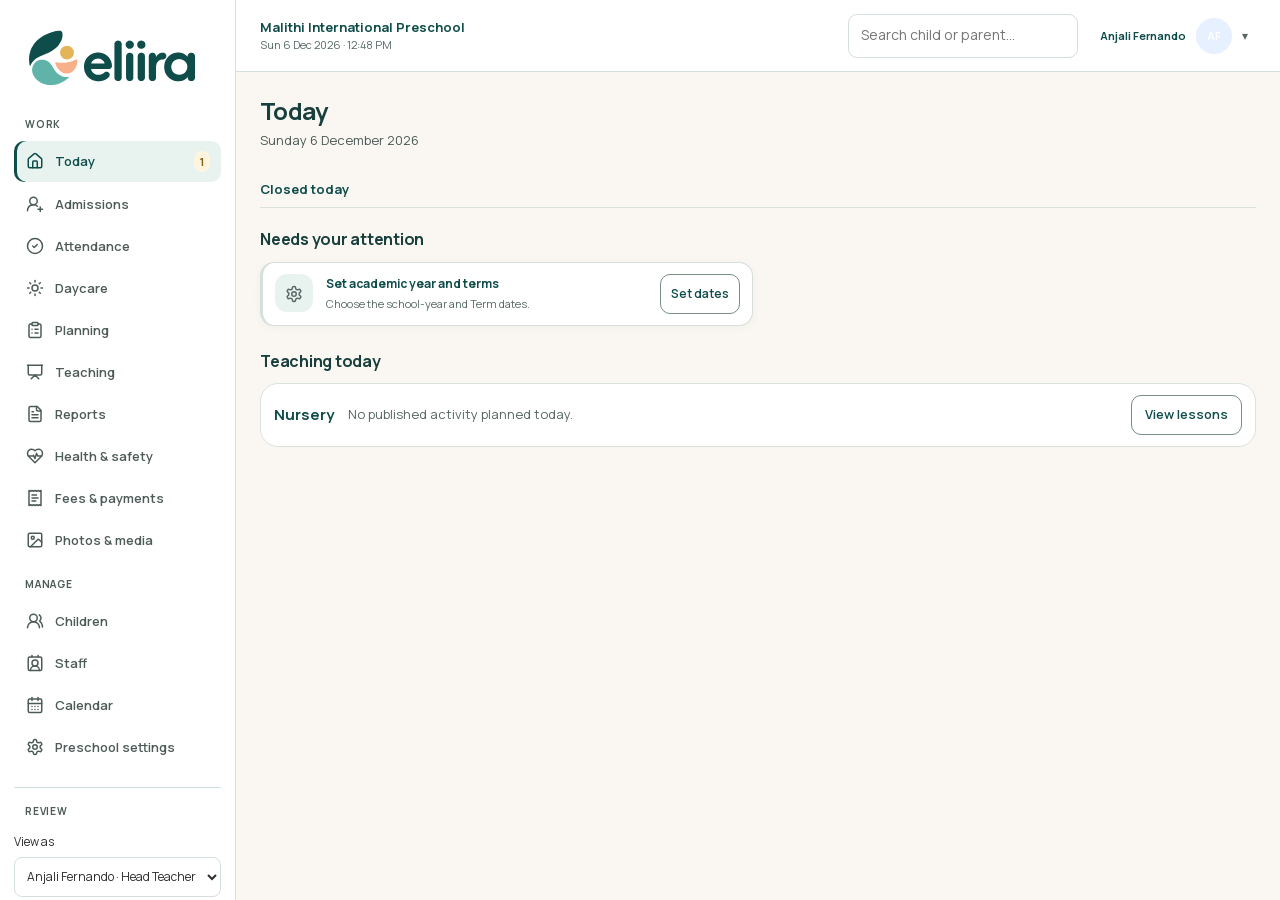
==== commit 111d82ba: "deploy: publish QA-tested 6980f69987dc" ====
--- a/index.html
+++ b/index.html
@@ -8,7 +8,7 @@
 <meta http-equiv="Expires" content="0" />
 <script>
 (function(){
-  const currentBuild='c6c5275f5a98';
+  const currentBuild='545dfb309cf0';
   fetch('version.json?t='+Date.now(),{cache:'no-store'})
     .then(function(r){if(!r.ok) throw new Error('version check failed'); return r.json();})
     .then(function(v){
@@ -22,9 +22,9 @@
 })();
 </script>
 <title>Eliira — Product Prototype</title>
-<link rel="icon" type="image/svg+xml" href="assets/brand/eliira-favicon.svg?v=c6c5275f5a98">
-<link rel="preload" href="assets/fonts/manrope-v20-latin-400-700.woff2?v=c6c5275f5a98" as="font" type="font/woff2" crossorigin>
-<link rel="stylesheet" href="styles.css?v=c6c5275f5a98">
+<link rel="icon" type="image/svg+xml" href="assets/brand/eliira-favicon.svg?v=545dfb309cf0">
+<link rel="preload" href="assets/fonts/manrope-v20-latin-400-700.woff2?v=545dfb309cf0" as="font" type="font/woff2" crossorigin>
+<link rel="stylesheet" href="styles.css?v=545dfb309cf0">
 </head>
 <body>
 <div id="root"><main id="app-load-status" role="status" style="min-height:100vh;display:grid;place-items:center;padding:24px;background:#f4f8f8;color:#123f42;font:16px/1.5 sans-serif"><div style="width:min(100%,420px);padding:24px;border:1px solid #cbdedc;border-radius:16px;background:white"><strong>Eliira</strong><h1 style="font-size:22px">Opening Eliira…</h1></div></main></div>
@@ -36,7 +36,7 @@
 @media(max-width:780px){.review-harness{margin:8px 12px 0;padding:8px 10px}.review-harness>span{display:none}.prototype-persona span{display:none}.prototype-persona select{max-width:150px}.search{display:none}.case-layout{display:flex!important;flex-direction:column}.case-workspace{order:1}.case-list{order:2;max-height:220px;overflow:auto}.topbar{gap:8px}.week-board{display:block!important}.tabs{scrollbar-width:thin}.tab{flex:0 0 auto}.drawer .modal-body{padding-bottom:90px}}
 @media(max-width:780px){.review-harness strong{display:none}.prototype-review-date{gap:4px}.prototype-review-date select{box-sizing:border-box;width:135px;max-width:135px}.review-harness .prototype-persona select{box-sizing:border-box;width:95px;max-width:95px}}
 </style>
-<script src="app.js?v=c6c5275f5a98"></script>
+<script src="app.js?v=545dfb309cf0"></script>
 <script>
 (function(){
   var root=document.getElementById('root');
--- a/styles.css
+++ b/styles.css
@@ -875,13 +875,12 @@
 .lesson-preview-paint{background:#fff1e9}.lesson-preview-garden{background:#eaf4e8}.lesson-preview-generic,.lesson-preview-pilot{background:#f0f4f5}
 .lesson-discovery-copy{min-width:0;display:grid;align-content:start}.activity-library-grid .lesson-discovery-card .title{font-size:15px;line-height:1.3;overflow-wrap:anywhere}.lesson-discovery-summary{font-size:12px;line-height:1.45;margin:5px 0;color:var(--navy);overflow-wrap:anywhere}.lesson-discovery-context{font-size:11px;line-height:1.4;color:var(--muted);margin-top:2px}.lesson-discovery-card .already-planned{margin-top:5px}.lesson-discovery-card .lesson-card-action{margin-top:5px;padding-top:6px;gap:6px}.lesson-discovery-card .lesson-card-action .btn{min-height:44px}
 .activity-library-grid .lesson-discovery-summary{display:-webkit-box;-webkit-line-clamp:2;-webkit-box-orient:vertical;overflow:hidden}
-.lesson-detail-intro{display:flex;align-items:center;margin:0 0 14px}.lesson-detail-intro .lesson-preview-art{flex:none}
-.activity-edit-image{margin-bottom:12px}.activity-edit-image .lesson-preview-art{width:96px;height:82px}
+.lesson-detail-intro{margin:0 0 14px}.lesson-detail-intro .lesson-preview-art{width:min(100%,460px);height:auto;aspect-ratio:4/3}.lesson-detail-intro .lesson-preview-art img{object-fit:contain}
 .planned-adjustment{border:1px solid var(--line);border-radius:10px;padding:0 12px;margin:14px 0 10px;background:var(--ui-card,#fff)}.planned-adjustment>summary{display:flex;align-items:center;min-height:44px;cursor:pointer;font-weight:700;color:var(--navy)}.planned-adjustment[open]{padding-bottom:12px}.planned-adjustment-fields{display:grid;gap:10px;padding-top:6px}.planned-adjustment-fields .btn{justify-self:start;min-height:44px}.activity-plan-maintenance{display:flex;flex-wrap:wrap;gap:8px;margin:10px 0}.activity-plan-maintenance .btn{min-height:44px}
 .lesson-five-questions{display:grid;gap:10px}.lesson-question{padding:0 0 10px;border-bottom:1px solid var(--line)}.lesson-question:last-child{border-bottom:0}.lesson-question h3{font-size:15px;line-height:1.35;margin:0 0 5px;color:var(--navy)}.lesson-question p,.lesson-question ul,.lesson-question ol{margin:0;font-size:13px;line-height:1.55;overflow-wrap:anywhere}.lesson-question ul,.lesson-question ol{padding-left:19px}.lesson-question li+li{margin-top:5px}.lesson-question-empty{color:var(--muted)}
 .lesson-question .lesson-age-method{margin-top:9px}
 .lesson-source-reference{margin:12px 0 0;padding-top:0;border-top:0;font-size:11px;line-height:1.45;color:var(--muted);overflow-wrap:anywhere}
-@media(max-width:600px){.activity-library-grid .lesson-discovery-card{grid-template-columns:100px minmax(0,1fr);gap:10px;padding:9px}.activity-library-grid .lesson-discovery-card .lesson-preview-art{width:100px;height:108px}.activity-library-grid .lesson-discovery-card .title{font-size:14px}.lesson-discovery-card .lesson-card-action{display:grid;grid-template-columns:repeat(2,minmax(0,1fr));gap:5px}.lesson-discovery-card .lesson-card-action .btn{min-width:0;width:100%;padding-inline:5px;white-space:normal;line-height:1.25}.lesson-detail-intro .lesson-preview-art{width:96px;height:82px}.lesson-question h3{font-size:14px}}
+@media(max-width:600px){.activity-library-grid .lesson-discovery-card{grid-template-columns:100px minmax(0,1fr);gap:10px;padding:9px}.activity-library-grid .lesson-discovery-card .lesson-preview-art{width:100px;height:108px}.activity-library-grid .lesson-discovery-card .title{font-size:14px}.lesson-discovery-card .lesson-card-action{display:grid;grid-template-columns:repeat(2,minmax(0,1fr));gap:5px}.lesson-discovery-card .lesson-card-action .btn{min-width:0;width:100%;padding-inline:5px;white-space:normal;line-height:1.25}.lesson-question h3{font-size:14px}}
 .curriculum-version-context{display:grid;gap:8px;margin-top:10px}
 .curriculum-version-context .kv{align-items:flex-start}
 .curriculum-version-context .kv div:last-child{display:grid;gap:3px;text-align:right}
@@ -1033,7 +1032,7 @@
 .planned-lesson-card .planned-activity-description{font-size:12px;line-height:1.5;color:var(--navy);margin:7px 0 0;overflow-wrap:anywhere}.planned-lesson-card .planned-teacher-change{font-size:11px;line-height:1.4;color:var(--navy);background:#eef6f9;border-radius:7px;padding:6px 8px;margin:7px 0;overflow-wrap:anywhere}.planned-lesson-card .materials{margin-top:5px}.planned-change-title{margin-top:14px}.planned-change-note{font-size:12px;color:var(--muted);line-height:1.45;margin:4px 0 12px}.planned-original-source{border:1px solid var(--line);border-radius:10px;margin-top:16px;background:#f8fbfd;overflow:hidden}.planned-original-source>summary{min-height:44px;padding:11px 13px;cursor:pointer;color:var(--navy);font-size:14px;font-weight:800}.planned-original-source[open]{padding-bottom:10px}.planned-original-source>.curriculum-source-context{margin:8px 10px 0;background:#fff}.b09-source-other{padding:6px 13px}.b09-source-other h4{font-size:12px;color:var(--navy);margin:4px 0}.b09-source-other p{font-size:12px;line-height:1.45;margin:7px 0}
 .eliira-feedback-inline{position:static;transform:none;width:fit-content;max-width:100%;margin:0 0 16px;box-shadow:none;scroll-margin-top:84px}
 .evidence-optional,.assessment-evidence-options{margin:10px 0 16px;border:1px solid var(--line);border-radius:10px;padding:10px 12px;background:#fff}
-.evidence-optional summary{cursor:pointer;font-weight:700;color:var(--navy)}
+.evidence-optional summary{cursor:pointer;font-weight:700;color:var(--navy);min-height:44px;padding-block:2px;box-sizing:border-box}
 .evidence-optional[open] summary{margin-bottom:12px}
 .assessment-targets,.assessment-children{margin:16px 0}
 .assessment-targets h3,.assessment-children h3{margin:0 0 8px;font-size:16px}
@@ -1056,7 +1055,7 @@
 .child-evidence-card p{margin:10px 0;line-height:1.5}
 .child-evidence-card small{display:block;color:var(--muted);line-height:1.45}
 .child-evidence-card details{margin:8px 0;padding:8px 10px;border:1px solid var(--line);border-radius:8px}
-.child-evidence-card details summary{cursor:pointer;font-weight:700}
+.child-evidence-card details summary{cursor:pointer;font-weight:700;box-sizing:border-box;min-height:44px;padding:10px 0}
 .child-evidence-card .kv{margin-top:8px}
 @media(max-width:600px){.assessment-target-option,.assessment-child{padding:12px}.assessment-children select{width:100%}}
 .class-progress-child{display:flex;gap:12px;align-items:center;justify-content:space-between;padding:14px 0;border-bottom:1px solid var(--line)}
@@ -1129,8 +1128,8 @@
 .teaching-summary{display:flex;align-items:center;gap:8px 14px;flex-wrap:wrap;padding:11px 13px}.teaching-summary h3,.teaching-summary p{margin:0}.teaching-summary h3{font-size:14px}.teaching-summary p{font-size:12px;color:var(--muted);flex:1 1 180px}.teaching-summary .btn{margin:0 0 0 auto;min-height:40px}
 @media(max-width:600px){.today-home-head{display:flex;align-items:center;gap:10px}.today-home-head .left{min-width:0}.today-home-head p{font-size:13px}.today-home-head .page-actions{margin:0 0 0 auto}.today-home-head .btn{min-height:44px}.today-opening{gap:8px}.today-home-metrics{display:grid;gap:4px}.today-home-metrics>div{border:0;padding:0;justify-content:space-between}.today-home-metrics strong{order:2}.teaching-summary p{flex-basis:100%}.teaching-summary .btn{margin-left:0}}
 /* Eliira Brand UI Foundation v1 — shared visual layer. Semantic status tokens stay independent. */
-@font-face{font-family:Manrope;src:url("assets/fonts/manrope-v20-latin-ext-400-700.woff2?v=c6c5275f5a98") format("woff2");font-style:normal;font-weight:400 700;font-display:swap;unicode-range:U+0100-02BA,U+02BD-02C5,U+02C7-02CC,U+02CE-02D7,U+02DD-02FF,U+0304,U+0308,U+0329,U+1D00-1DBF,U+1E00-1E9F,U+1EF2-1EFF,U+2020,U+20A0-20AB,U+20AD-20C0,U+2113,U+2C60-2C7F,U+A720-A7FF}
-@font-face{font-family:Manrope;src:url("assets/fonts/manrope-v20-latin-400-700.woff2?v=c6c5275f5a98") format("woff2");font-style:normal;font-weight:400 700;font-display:swap;unicode-range:U+0000-00FF,U+0131,U+0152-0153,U+02BB-02BC,U+02C6,U+02DA,U+02DC,U+0304,U+0308,U+0329,U+2000-206F,U+20AC,U+2122,U+2191,U+2193,U+2212,U+2215,U+FEFF,U+FFFD}
+@font-face{font-family:Manrope;src:url("assets/fonts/manrope-v20-latin-ext-400-700.woff2?v=545dfb309cf0") format("woff2");font-style:normal;font-weight:400 700;font-display:swap;unicode-range:U+0100-02BA,U+02BD-02C5,U+02C7-02CC,U+02CE-02D7,U+02DD-02FF,U+0304,U+0308,U+0329,U+1D00-1DBF,U+1E00-1E9F,U+1EF2-1EFF,U+2020,U+20A0-20AB,U+20AD-20C0,U+2113,U+2C60-2C7F,U+A720-A7FF}
+@font-face{font-family:Manrope;src:url("assets/fonts/manrope-v20-latin-400-700.woff2?v=545dfb309cf0") format("woff2");font-style:normal;font-weight:400 700;font-display:swap;unicode-range:U+0000-00FF,U+0131,U+0152-0153,U+02BB-02BC,U+02C6,U+02DA,U+02DC,U+0304,U+0308,U+0329,U+2000-206F,U+20AC,U+2122,U+2191,U+2193,U+2212,U+2215,U+FEFF,U+FFFD}
 :root{
   --brand-deep-teal:#0F4D4A;--brand-soft-teal:#5FB3A8;--brand-apricot:#F7B08A;--brand-gold:#E3B458;--brand-off-white:#FAF7F2;--brand-charcoal:#2E2E2E;
   --ui-page:#FAF7F2;--ui-card:#fff;--ui-warm:#F7F6F2;--ui-hover:#F3F7F5;--ui-selected:#E8F3F0;--ui-border:#D5DFDB;--ui-divider:#E5EBE7;--ui-disabled:#F2F3F1;
@@ -1262,23 +1261,23 @@
 .review-nav-group{border-top:1px solid var(--ui-border);padding-top:16px;margin-top:20px}.mobile-more-routes{display:grid;grid-template-columns:repeat(2,minmax(0,1fr));gap:8px}.mobile-more-routes .btn{width:100%;min-width:0;white-space:normal;text-align:left}.mobile-review-tools{border-top:1px solid var(--ui-border);margin-top:20px;padding-top:16px}.mobile-review-tools .nav-label{padding-left:0}.mobile-review-tools .btn{display:inline-flex;align-items:center;gap:8px}
 @media(max-width:390px){.mobile-more-routes{grid-template-columns:1fr}}
 
-.nav-line-icon.icon-house{--nav-icon:url("assets/icons/lucide-v0.468.0/house.svg?v=c6c5275f5a98")}
-.nav-line-icon.icon-user-round-plus{--nav-icon:url("assets/icons/lucide-v0.468.0/user-round-plus.svg?v=c6c5275f5a98")}
-.nav-line-icon.icon-circle-check{--nav-icon:url("assets/icons/lucide-v0.468.0/circle-check.svg?v=c6c5275f5a98")}
-.nav-line-icon.icon-sun{--nav-icon:url("assets/icons/lucide-v0.468.0/sun.svg?v=c6c5275f5a98")}
-.nav-line-icon.icon-clipboard-list{--nav-icon:url("assets/icons/lucide-v0.468.0/clipboard-list.svg?v=c6c5275f5a98")}
-.nav-line-icon.icon-presentation{--nav-icon:url("assets/icons/lucide-v0.468.0/presentation.svg?v=c6c5275f5a98")}
-.nav-line-icon.icon-file-text{--nav-icon:url("assets/icons/lucide-v0.468.0/file-text.svg?v=c6c5275f5a98")}
-.nav-line-icon.icon-heart-pulse{--nav-icon:url("assets/icons/lucide-v0.468.0/heart-pulse.svg?v=c6c5275f5a98")}
-.nav-line-icon.icon-receipt-text{--nav-icon:url("assets/icons/lucide-v0.468.0/receipt-text.svg?v=c6c5275f5a98")}
-.nav-line-icon.icon-image{--nav-icon:url("assets/icons/lucide-v0.468.0/image.svg?v=c6c5275f5a98")}
-.nav-line-icon.icon-users-round{--nav-icon:url("assets/icons/lucide-v0.468.0/users-round.svg?v=c6c5275f5a98")}
-.nav-line-icon.icon-contact-round{--nav-icon:url("assets/icons/lucide-v0.468.0/contact-round.svg?v=c6c5275f5a98")}
-.nav-line-icon.icon-calendar-days{--nav-icon:url("assets/icons/lucide-v0.468.0/calendar-days.svg?v=c6c5275f5a98")}
-.nav-line-icon.icon-settings{--nav-icon:url("assets/icons/lucide-v0.468.0/settings.svg?v=c6c5275f5a98")}
-.nav-line-icon.icon-rotate-ccw{--nav-icon:url("assets/icons/lucide-v0.468.0/rotate-ccw.svg?v=c6c5275f5a98")}
-.nav-line-icon.icon-ellipsis{--nav-icon:url("assets/icons/lucide-v0.468.0/ellipsis.svg?v=c6c5275f5a98")}
-.nav-line-icon.icon-download{--nav-icon:url("assets/icons/lucide-v0.468.0/download.svg?v=c6c5275f5a98")}
+.nav-line-icon.icon-house{--nav-icon:url("assets/icons/lucide-v0.468.0/house.svg?v=545dfb309cf0")}
+.nav-line-icon.icon-user-round-plus{--nav-icon:url("assets/icons/lucide-v0.468.0/user-round-plus.svg?v=545dfb309cf0")}
+.nav-line-icon.icon-circle-check{--nav-icon:url("assets/icons/lucide-v0.468.0/circle-check.svg?v=545dfb309cf0")}
+.nav-line-icon.icon-sun{--nav-icon:url("assets/icons/lucide-v0.468.0/sun.svg?v=545dfb309cf0")}
+.nav-line-icon.icon-clipboard-list{--nav-icon:url("assets/icons/lucide-v0.468.0/clipboard-list.svg?v=545dfb309cf0")}
+.nav-line-icon.icon-presentation{--nav-icon:url("assets/icons/lucide-v0.468.0/presentation.svg?v=545dfb309cf0")}
+.nav-line-icon.icon-file-text{--nav-icon:url("assets/icons/lucide-v0.468.0/file-text.svg?v=545dfb309cf0")}
+.nav-line-icon.icon-heart-pulse{--nav-icon:url("assets/icons/lucide-v0.468.0/heart-pulse.svg?v=545dfb309cf0")}
+.nav-line-icon.icon-receipt-text{--nav-icon:url("assets/icons/lucide-v0.468.0/receipt-text.svg?v=545dfb309cf0")}
+.nav-line-icon.icon-image{--nav-icon:url("assets/icons/lucide-v0.468.0/image.svg?v=545dfb309cf0")}
+.nav-line-icon.icon-users-round{--nav-icon:url("assets/icons/lucide-v0.468.0/users-round.svg?v=545dfb309cf0")}
+.nav-line-icon.icon-contact-round{--nav-icon:url("assets/icons/lucide-v0.468.0/contact-round.svg?v=545dfb309cf0")}
+.nav-line-icon.icon-calendar-days{--nav-icon:url("assets/icons/lucide-v0.468.0/calendar-days.svg?v=545dfb309cf0")}
+.nav-line-icon.icon-settings{--nav-icon:url("assets/icons/lucide-v0.468.0/settings.svg?v=545dfb309cf0")}
+.nav-line-icon.icon-rotate-ccw{--nav-icon:url("assets/icons/lucide-v0.468.0/rotate-ccw.svg?v=545dfb309cf0")}
+.nav-line-icon.icon-ellipsis{--nav-icon:url("assets/icons/lucide-v0.468.0/ellipsis.svg?v=545dfb309cf0")}
+.nav-line-icon.icon-download{--nav-icon:url("assets/icons/lucide-v0.468.0/download.svg?v=545dfb309cf0")}
 .review-person-picker{display:grid;gap:6px;margin:8px 0 12px;color:inherit;font-size:12px}
 .review-person-picker select{width:100%;min-width:0;min-height:40px;border:1px solid var(--line);border-radius:8px;background:var(--surface,#fff);color:var(--text);padding:6px 8px;font:inherit}
 .mobile-review-tools .review-person-picker{margin:12px 0}
@@ -1728,7 +1727,7 @@
 .assessment-evidence-choice>label{display:flex;min-height:44px;align-items:flex-start;gap:9px;cursor:pointer}.assessment-evidence-choice>label span{min-width:0}
 .assessment-evidence-choice>details{margin:4px 0 8px 25px;padding:0 9px;border-left:2px solid var(--line)}.assessment-evidence-choice>details>summary{display:flex;align-items:center;min-height:44px;cursor:pointer;font-weight:700;color:var(--brand-deep-teal)}
 .assessment-evidence-choice>details p{margin:4px 0 10px;white-space:pre-wrap;overflow-wrap:anywhere}
-.progress-sharing-help{margin-top:8px}.child-evidence-card footer{display:flex;flex-wrap:wrap;gap:12px}.child-evidence-card footer .btn{min-height:44px}
+.progress-sharing-help{display:block;margin-top:8px}.child-evidence-card footer{display:flex;flex-wrap:wrap;gap:12px}.child-evidence-card footer .btn{min-height:44px}
 .activity-filter-disclosure .activity-browser-filters{grid-template-columns:minmax(0,1fr)}
 .activity-filter-disclosure .activity-browser-filters .field{display:grid;grid-template-columns:minmax(115px,34%) minmax(0,1fr);gap:10px;align-items:center}
 .activity-filter-disclosure .activity-browser-filters .field label{margin:0}.activity-filter-disclosure .activity-browser-filters select{min-width:0}
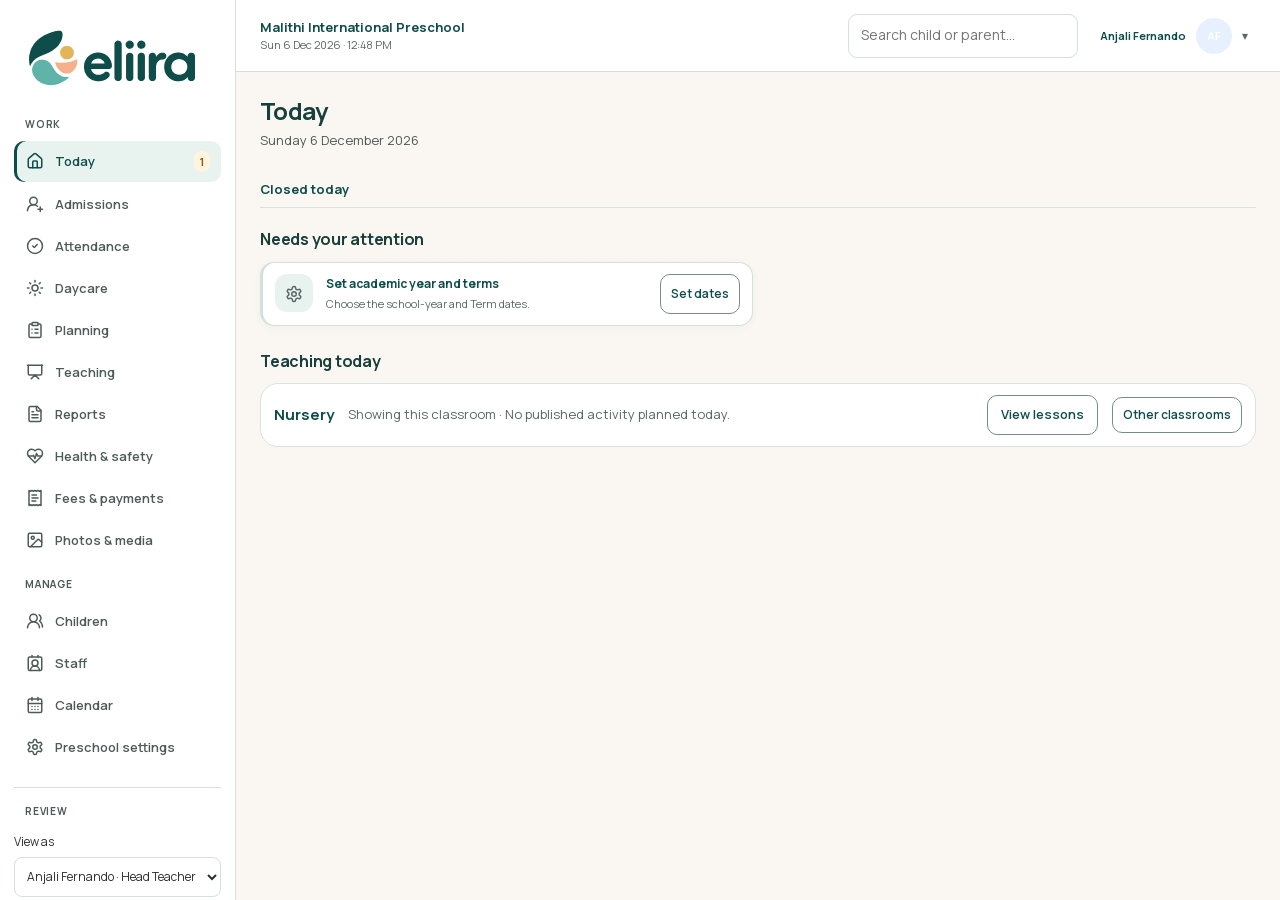
==== commit 4f5125e9: "deploy: publish QA-tested dddc4d2 for staff validation" ====
--- a/index.html
+++ b/index.html
@@ -8,7 +8,7 @@
 <meta http-equiv="Expires" content="0" />
 <script>
 (function(){
-  const currentBuild='545dfb309cf0';
+  const currentBuild='30801193a91c';
   fetch('version.json?t='+Date.now(),{cache:'no-store'})
     .then(function(r){if(!r.ok) throw new Error('version check failed'); return r.json();})
     .then(function(v){
@@ -22,9 +22,9 @@
 })();
 </script>
 <title>Eliira — Product Prototype</title>
-<link rel="icon" type="image/svg+xml" href="assets/brand/eliira-favicon.svg?v=545dfb309cf0">
-<link rel="preload" href="assets/fonts/manrope-v20-latin-400-700.woff2?v=545dfb309cf0" as="font" type="font/woff2" crossorigin>
-<link rel="stylesheet" href="styles.css?v=545dfb309cf0">
+<link rel="icon" type="image/svg+xml" href="assets/brand/eliira-favicon.svg?v=30801193a91c">
+<link rel="preload" href="assets/fonts/manrope-v20-latin-400-700.woff2?v=30801193a91c" as="font" type="font/woff2" crossorigin>
+<link rel="stylesheet" href="styles.css?v=30801193a91c">
 </head>
 <body>
 <div id="root"><main id="app-load-status" role="status" style="min-height:100vh;display:grid;place-items:center;padding:24px;background:#f4f8f8;color:#123f42;font:16px/1.5 sans-serif"><div style="width:min(100%,420px);padding:24px;border:1px solid #cbdedc;border-radius:16px;background:white"><strong>Eliira</strong><h1 style="font-size:22px">Opening Eliira…</h1></div></main></div>
@@ -36,7 +36,7 @@
 @media(max-width:780px){.review-harness{margin:8px 12px 0;padding:8px 10px}.review-harness>span{display:none}.prototype-persona span{display:none}.prototype-persona select{max-width:150px}.search{display:none}.case-layout{display:flex!important;flex-direction:column}.case-workspace{order:1}.case-list{order:2;max-height:220px;overflow:auto}.topbar{gap:8px}.week-board{display:block!important}.tabs{scrollbar-width:thin}.tab{flex:0 0 auto}.drawer .modal-body{padding-bottom:90px}}
 @media(max-width:780px){.review-harness strong{display:none}.prototype-review-date{gap:4px}.prototype-review-date select{box-sizing:border-box;width:135px;max-width:135px}.review-harness .prototype-persona select{box-sizing:border-box;width:95px;max-width:95px}}
 </style>
-<script src="app.js?v=545dfb309cf0"></script>
+<script src="app.js?v=30801193a91c"></script>
 <script>
 (function(){
   var root=document.getElementById('root');
--- a/styles.css
+++ b/styles.css
@@ -191,6 +191,8 @@
 }
 
 /* Stage picker only: retain the shared modal lifecycle and dismissal action. */
+.case-title,.case-title p,.case-item,.application-review-guardian,.application-review-guardian-phone,.parent-content .field,.admissions-case-option{min-width:0;overflow-wrap:anywhere}
+.case-workspace .kv .v,.parent-content .kv .v{min-width:0;overflow-wrap:anywhere}
 @media(max-width:600px){
   .admissions-stage-overlay{position:fixed;inset:0;z-index:95;background:rgba(15,34,48,.28)}
   .admissions-stage-overlay .admissions-stage-sheet{
@@ -876,10 +878,13 @@
 .lesson-discovery-copy{min-width:0;display:grid;align-content:start}.activity-library-grid .lesson-discovery-card .title{font-size:15px;line-height:1.3;overflow-wrap:anywhere}.lesson-discovery-summary{font-size:12px;line-height:1.45;margin:5px 0;color:var(--navy);overflow-wrap:anywhere}.lesson-discovery-context{font-size:11px;line-height:1.4;color:var(--muted);margin-top:2px}.lesson-discovery-card .already-planned{margin-top:5px}.lesson-discovery-card .lesson-card-action{margin-top:5px;padding-top:6px;gap:6px}.lesson-discovery-card .lesson-card-action .btn{min-height:44px}
 .activity-library-grid .lesson-discovery-summary{display:-webkit-box;-webkit-line-clamp:2;-webkit-box-orient:vertical;overflow:hidden}
 .lesson-detail-intro{margin:0 0 14px}.lesson-detail-intro .lesson-preview-art{width:min(100%,460px);height:auto;aspect-ratio:4/3}.lesson-detail-intro .lesson-preview-art img{object-fit:contain}
+.lesson-learning-context{min-width:0;margin:0 0 12px;color:var(--navy)}.lesson-learning-context-label{margin:0 0 6px;font-size:12px;line-height:1.4;font-weight:700;color:var(--muted)}.lesson-learning-context-list{list-style:none;display:grid;gap:7px;min-width:0;margin:0;padding:0}.lesson-learning-context-row{min-width:0;overflow-wrap:anywhere;line-height:1.4}.lesson-learning-context-row strong{display:block;font-size:13px}.lesson-learning-context-subareas{display:block;margin-top:2px;padding-left:10px;font-size:12px;line-height:1.45;color:var(--muted)}.lesson-learning-context-more>summary{box-sizing:border-box;min-height:44px;padding:11px 0 11px 4px;cursor:pointer;font-size:12px;line-height:1.5;font-weight:700;color:var(--navy)}.lesson-learning-context-more>summary:focus-visible{outline:2px solid currentColor;outline-offset:2px}.lesson-learning-context-hide,.lesson-learning-context-more[open] .lesson-learning-context-show{display:none}.lesson-learning-context-more[open] .lesson-learning-context-hide{display:inline}.lesson-learning-context-more>.lesson-learning-context-list{padding-top:2px}
 .planned-adjustment{border:1px solid var(--line);border-radius:10px;padding:0 12px;margin:14px 0 10px;background:var(--ui-card,#fff)}.planned-adjustment>summary{display:flex;align-items:center;min-height:44px;cursor:pointer;font-weight:700;color:var(--navy)}.planned-adjustment[open]{padding-bottom:12px}.planned-adjustment-fields{display:grid;gap:10px;padding-top:6px}.planned-adjustment-fields .btn{justify-self:start;min-height:44px}.activity-plan-maintenance{display:flex;flex-wrap:wrap;gap:8px;margin:10px 0}.activity-plan-maintenance .btn{min-height:44px}
 .lesson-five-questions{display:grid;gap:10px}.lesson-question{padding:0 0 10px;border-bottom:1px solid var(--line)}.lesson-question:last-child{border-bottom:0}.lesson-question h3{font-size:15px;line-height:1.35;margin:0 0 5px;color:var(--navy)}.lesson-question p,.lesson-question ul,.lesson-question ol{margin:0;font-size:13px;line-height:1.55;overflow-wrap:anywhere}.lesson-question ul,.lesson-question ol{padding-left:19px}.lesson-question li+li{margin-top:5px}.lesson-question-empty{color:var(--muted)}
 .lesson-question .lesson-age-method{margin-top:9px}
 .lesson-source-reference{margin:12px 0 0;padding-top:0;border-top:0;font-size:11px;line-height:1.45;color:var(--muted);overflow-wrap:anywhere}
+.lesson-five-questions[lang="si"]{font-family:"Noto Sans Sinhala","Iskoola Pota",system-ui,sans-serif}.lesson-five-questions[lang="si"] .lesson-question h3{font-size:15px;line-height:1.6}.lesson-five-questions[lang="si"] .lesson-question p,.lesson-five-questions[lang="si"] .lesson-question ol{font-size:14px;line-height:1.75;overflow-wrap:break-word}.lesson-guide-prerequisite{margin:0 0 4px;font-size:13px;line-height:1.55;color:var(--muted)}.lesson-resource-link{display:inline-flex;align-items:center;justify-content:center;min-height:44px;width:max-content;max-width:100%;margin-top:3px}
+.lesson-literacy-age{display:inline-block;width:max-content;max-width:100%;margin:4px 0 2px;padding:2px 7px;border-radius:999px;background:#e8f3f2;color:var(--navy);font-size:11px;font-weight:700;line-height:1.5}.lesson-literacy-preparation,.lesson-literacy-safety{padding:10px 12px;border:1px solid var(--line);border-radius:9px;background:#f7faf9}.lesson-literacy-preparation h3,.lesson-literacy-safety h3{margin:0 0 5px;font-size:14px;line-height:1.4;color:var(--navy)}.lesson-literacy-preparation ul{margin:0;padding-left:18px;font-size:13px;line-height:1.55}.lesson-literacy-preparation li+li{margin-top:3px}.lesson-literacy-safety p{margin:0;font-size:13px;line-height:1.55}
 @media(max-width:600px){.activity-library-grid .lesson-discovery-card{grid-template-columns:100px minmax(0,1fr);gap:10px;padding:9px}.activity-library-grid .lesson-discovery-card .lesson-preview-art{width:100px;height:108px}.activity-library-grid .lesson-discovery-card .title{font-size:14px}.lesson-discovery-card .lesson-card-action{display:grid;grid-template-columns:repeat(2,minmax(0,1fr));gap:5px}.lesson-discovery-card .lesson-card-action .btn{min-width:0;width:100%;padding-inline:5px;white-space:normal;line-height:1.25}.lesson-question h3{font-size:14px}}
 .curriculum-version-context{display:grid;gap:8px;margin-top:10px}
 .curriculum-version-context .kv{align-items:flex-start}
@@ -902,6 +907,7 @@
 .activity-origin,.activity-learning-areas{font-size:12px;line-height:1.45;color:var(--muted);margin-top:5px;overflow-wrap:anywhere}.activity-origin>span,.activity-learning-areas>span{font-weight:700}.activity-area-values{display:inline}.activity-learning-areas:has(.activity-area-chip) .activity-area-values{display:flex;flex-wrap:wrap;gap:4px;margin-top:3px}.activity-area-more{white-space:nowrap}.activity-day-choices .btn{white-space:normal;line-height:1.45}
 .custom-activity-areas{border:0;padding:0;margin:12px 0}.custom-activity-areas legend{font-size:12px;font-weight:700;color:var(--muted)}.custom-activity-area-options{display:grid;grid-template-columns:repeat(2,minmax(0,1fr));gap:2px 12px}.custom-activity-area-options .check-row{min-width:0;margin:3px 0;align-items:center}.custom-activity-area-options span{overflow-wrap:anywhere}.custom-activity-objectives small{color:var(--muted);font-size:12px}.custom-activity-objectives ol{padding-left:24px;margin:8px 0}.custom-activity-objectives li{padding-left:3px;margin:7px 0}.activity-more-detail{border-top:1px solid var(--line);margin-top:14px;padding-top:6px}.activity-more-detail summary{padding:8px 0;font-weight:700;color:var(--navy);cursor:pointer}.source-local-guidance h4{font-size:13px;margin:12px 0 4px;color:var(--navy)}
 .custom-activity-subareas{border:0;padding:0;margin:4px 0 13px;min-width:0}.custom-activity-subareas legend{font-size:12px;font-weight:700;color:var(--muted)}.custom-activity-subarea-group{margin-top:8px}.custom-activity-subarea-group>strong{display:block;font-size:12px;color:var(--navy);margin-bottom:3px}.custom-activity-subarea-options{display:grid;grid-template-columns:repeat(2,minmax(0,1fr));gap:2px 12px}.custom-activity-subarea-options .check-row{min-width:0;margin:3px 0;align-items:flex-start}.custom-activity-subarea-options .check-row span{overflow-wrap:anywhere}
+.custom-activity-form{display:grid;gap:10px;min-width:0}.custom-activity-form .field{min-width:0;margin:0}.custom-activity-form textarea,.custom-activity-form select,.custom-activity-form input[type="text"]{width:100%;min-width:0}.custom-activity-form textarea{min-height:72px;resize:vertical}.custom-activity-form label small{font-size:12px;color:var(--muted);font-weight:400}.custom-multi{border:1px solid var(--line);border-radius:9px;min-width:0}.custom-multi>summary{display:flex;align-items:center;justify-content:space-between;gap:8px;min-height:44px;padding:9px 12px;cursor:pointer;font-weight:700;color:var(--navy)}.custom-multi>summary span{font-size:12px;font-weight:400;color:var(--muted);text-align:right}.custom-multi-options{max-height:230px;overflow:auto;padding:4px 11px 10px;border-top:1px solid var(--line)}.custom-multi-options .check-row{display:flex;align-items:center;min-height:44px;gap:9px;margin:0;overflow-wrap:anywhere}.custom-multi-options input{flex:none}.custom-activity-subarea-group>strong{display:block;margin:12px 0 2px}.custom-activity-picture input[type="file"]{min-height:44px;max-width:100%}.custom-activity-picture [data-custom-picture-preview]{margin-top:10px;display:grid;gap:8px;justify-items:start}.custom-activity-picture [data-custom-picture-preview] img{display:block;width:min(100%,320px);aspect-ratio:4/3;object-fit:contain;border:1px solid var(--line);border-radius:9px}
 @media(max-width:600px){.custom-activity-area-options{grid-template-columns:1fr}.activity-origin,.activity-learning-areas{font-size:12px}}
 @media(max-width:600px){.custom-activity-subarea-options{grid-template-columns:1fr}}
 
@@ -1026,8 +1032,8 @@
 @media(max-width:600px){.school-year-saved .btn{white-space:normal;text-align:left}.school-term-settings .form-grid{display:grid;grid-template-columns:1fr 1fr;gap:8px}.school-term-settings .field input{min-width:0;width:100%}}
 .activity-picker-controls{margin-top:0}.activity-theme-intro-guided{padding:9px 11px;margin-bottom:9px}.activity-theme-intro-guided .activity-theme-main span{font-size:14px;line-height:1.3}.activity-picker-search-row{display:grid;grid-template-columns:minmax(0,1fr) auto;align-items:start;gap:8px}.activity-picker-search-row .activity-search-field{margin:0}.activity-filter-disclosure{min-width:0}.activity-filter-disclosure>summary{min-height:44px;display:flex;align-items:center;justify-content:center;list-style:none;cursor:pointer;border:1px solid var(--line);border-radius:9px;padding:0 13px;color:var(--navy);font-size:12px;font-weight:800;background:#fff}.activity-filter-disclosure>summary::-webkit-details-marker{display:none}.activity-filter-disclosure[open]{grid-column:1/-1}.activity-filter-disclosure[open]>summary{justify-content:flex-start;margin-bottom:8px}.activity-filter-body{padding:10px;border:1px solid var(--line);border-radius:9px;background:#f8fbfd}.activity-filter-body .activity-type-help{margin-top:5px}.activity-active-filters{display:flex;flex-wrap:wrap;align-items:center;gap:6px;margin:8px 0}.activity-active-filters span{font-size:11px;color:var(--navy);border-radius:999px;padding:5px 8px;background:#e8f0fa;overflow-wrap:anywhere}.activity-active-filters .btn{min-height:44px}.activity-picker-search-clear .btn{min-height:44px;margin-top:4px}.activity-picker-secondary{display:flex;flex-wrap:wrap;gap:4px;margin:3px 0 5px}.activity-picker-secondary .activity-picker-link{min-height:44px;border:0;background:transparent;color:var(--navy);padding:5px 8px;text-decoration:underline;text-underline-offset:2px}.activity-picker-secondary .activity-picker-link:hover{background:#f1f6f9}.activity-picker-controls>.sr-only{position:absolute;width:1px;height:1px;padding:0;margin:-1px;overflow:hidden;clip:rect(0,0,0,0);white-space:nowrap;border:0}.activity-discovery-section h4 small{font-size:12px;font-weight:600;color:var(--muted);margin-left:4px}
 .activity-theme-intro-compact{display:flex;align-items:center;justify-content:space-between;gap:8px;flex-wrap:wrap;padding:5px 0;margin:0 0 7px;background:transparent;border:0;border-radius:0}.activity-theme-intro-compact>span{font-size:12px;font-weight:700;color:var(--navy)}.activity-theme-intro-compact .btn{min-height:44px}
-.activity-scope-switch{display:grid;grid-template-columns:repeat(2,minmax(0,1fr));width:min(100%,390px);gap:3px;margin:0 0 8px;padding:3px;border:1px solid var(--line);border-radius:10px;background:#f3f7f8}.activity-scope-switch button{min-width:0;min-height:44px;padding:7px 10px;border:0;border-radius:7px;background:transparent;color:var(--navy);font:inherit;font-size:13px;font-weight:700;line-height:1.3;overflow-wrap:anywhere;cursor:pointer}.activity-scope-switch button[aria-pressed="true"]{background:#fff;box-shadow:0 1px 4px #123a401c}.activity-scope-switch button:focus-visible{outline:2px solid var(--brand-deep-teal);outline-offset:2px}.activity-search-empty .btn{min-height:44px;margin-top:8px}
-.activity-shortlist-switch{display:grid;grid-template-columns:repeat(2,minmax(0,1fr));width:min(100%,390px);gap:4px;margin:9px 0 8px}.activity-shortlist-switch button{min-width:0;min-height:44px;padding:7px 10px;border:1px solid var(--line);border-radius:8px;background:#fff;color:var(--navy);font:inherit;font-size:13px;font-weight:700;line-height:1.25;overflow-wrap:anywhere;cursor:pointer}.activity-shortlist-switch button[aria-pressed="true"]{border-color:var(--brand-deep-teal);background:#e8f3f2}.activity-shortlist-switch button span{font-weight:600}.activity-shortlist-switch button:focus-visible{outline:2px solid var(--brand-deep-teal);outline-offset:2px}
+.activity-scope-switch{display:grid;grid-template-columns:repeat(2,minmax(0,1fr));width:min(100%,390px);gap:3px;margin:0 0 8px;padding:3px;border:1px solid var(--line);border-radius:10px;background:#f3f7f8}.activity-scope-switch button{min-width:0;min-height:44px;padding:7px 8px;border:0;border-radius:7px;background:transparent;color:var(--navy);font:inherit;font-size:13px;font-weight:700;line-height:1.3;overflow-wrap:anywhere;cursor:pointer}.activity-scope-switch button[aria-pressed="true"]{background:#fff;box-shadow:0 1px 4px #123a401c}.activity-scope-switch button:focus-visible{outline:2px solid var(--brand-deep-teal);outline-offset:2px}.activity-search-empty .btn{min-height:44px;margin-top:8px}.lesson-discovery-prerequisite{font-size:12px;line-height:1.45;color:var(--navy);margin:5px 0 0;overflow-wrap:anywhere}
+.activity-shortlist-switch{display:grid;grid-template-columns:repeat(2,minmax(0,1fr));width:min(100%,480px);gap:4px;margin:9px 0 8px}.activity-shortlist-switch button{min-width:0;min-height:44px;padding:7px 6px;border:1px solid var(--line);border-radius:8px;background:#fff;color:var(--navy);font:inherit;font-size:13px;font-weight:700;line-height:1.25;overflow-wrap:anywhere;cursor:pointer}.activity-shortlist-switch button[aria-pressed="true"]{border-color:var(--brand-deep-teal);background:#e8f3f2}.activity-shortlist-switch button span{font-weight:600}.activity-shortlist-switch button:focus-visible{outline:2px solid var(--brand-deep-teal);outline-offset:2px}
 @media(max-width:600px){.activity-theme-intro-guided .activity-theme-main{gap:0}.activity-picker-search-row .activity-search-field input{min-height:44px}.activity-filter-disclosure[open] .activity-browser-filters{grid-template-columns:1fr}.activity-filter-disclosure[open] .activity-browser-filters .activity-subarea-filter{grid-template-columns:78px minmax(0,1fr);gap:8px}.activity-active-filters .btn{width:auto}}
 .planned-lesson-card .planned-activity-description{font-size:12px;line-height:1.5;color:var(--navy);margin:7px 0 0;overflow-wrap:anywhere}.planned-lesson-card .planned-teacher-change{font-size:11px;line-height:1.4;color:var(--navy);background:#eef6f9;border-radius:7px;padding:6px 8px;margin:7px 0;overflow-wrap:anywhere}.planned-lesson-card .materials{margin-top:5px}.planned-change-title{margin-top:14px}.planned-change-note{font-size:12px;color:var(--muted);line-height:1.45;margin:4px 0 12px}.planned-original-source{border:1px solid var(--line);border-radius:10px;margin-top:16px;background:#f8fbfd;overflow:hidden}.planned-original-source>summary{min-height:44px;padding:11px 13px;cursor:pointer;color:var(--navy);font-size:14px;font-weight:800}.planned-original-source[open]{padding-bottom:10px}.planned-original-source>.curriculum-source-context{margin:8px 10px 0;background:#fff}.b09-source-other{padding:6px 13px}.b09-source-other h4{font-size:12px;color:var(--navy);margin:4px 0}.b09-source-other p{font-size:12px;line-height:1.45;margin:7px 0}
 .eliira-feedback-inline{position:static;transform:none;width:fit-content;max-width:100%;margin:0 0 16px;box-shadow:none;scroll-margin-top:84px}
@@ -1128,8 +1134,8 @@
 .teaching-summary{display:flex;align-items:center;gap:8px 14px;flex-wrap:wrap;padding:11px 13px}.teaching-summary h3,.teaching-summary p{margin:0}.teaching-summary h3{font-size:14px}.teaching-summary p{font-size:12px;color:var(--muted);flex:1 1 180px}.teaching-summary .btn{margin:0 0 0 auto;min-height:40px}
 @media(max-width:600px){.today-home-head{display:flex;align-items:center;gap:10px}.today-home-head .left{min-width:0}.today-home-head p{font-size:13px}.today-home-head .page-actions{margin:0 0 0 auto}.today-home-head .btn{min-height:44px}.today-opening{gap:8px}.today-home-metrics{display:grid;gap:4px}.today-home-metrics>div{border:0;padding:0;justify-content:space-between}.today-home-metrics strong{order:2}.teaching-summary p{flex-basis:100%}.teaching-summary .btn{margin-left:0}}
 /* Eliira Brand UI Foundation v1 — shared visual layer. Semantic status tokens stay independent. */
-@font-face{font-family:Manrope;src:url("assets/fonts/manrope-v20-latin-ext-400-700.woff2?v=545dfb309cf0") format("woff2");font-style:normal;font-weight:400 700;font-display:swap;unicode-range:U+0100-02BA,U+02BD-02C5,U+02C7-02CC,U+02CE-02D7,U+02DD-02FF,U+0304,U+0308,U+0329,U+1D00-1DBF,U+1E00-1E9F,U+1EF2-1EFF,U+2020,U+20A0-20AB,U+20AD-20C0,U+2113,U+2C60-2C7F,U+A720-A7FF}
-@font-face{font-family:Manrope;src:url("assets/fonts/manrope-v20-latin-400-700.woff2?v=545dfb309cf0") format("woff2");font-style:normal;font-weight:400 700;font-display:swap;unicode-range:U+0000-00FF,U+0131,U+0152-0153,U+02BB-02BC,U+02C6,U+02DA,U+02DC,U+0304,U+0308,U+0329,U+2000-206F,U+20AC,U+2122,U+2191,U+2193,U+2212,U+2215,U+FEFF,U+FFFD}
+@font-face{font-family:Manrope;src:url("assets/fonts/manrope-v20-latin-ext-400-700.woff2?v=30801193a91c") format("woff2");font-style:normal;font-weight:400 700;font-display:swap;unicode-range:U+0100-02BA,U+02BD-02C5,U+02C7-02CC,U+02CE-02D7,U+02DD-02FF,U+0304,U+0308,U+0329,U+1D00-1DBF,U+1E00-1E9F,U+1EF2-1EFF,U+2020,U+20A0-20AB,U+20AD-20C0,U+2113,U+2C60-2C7F,U+A720-A7FF}
+@font-face{font-family:Manrope;src:url("assets/fonts/manrope-v20-latin-400-700.woff2?v=30801193a91c") format("woff2");font-style:normal;font-weight:400 700;font-display:swap;unicode-range:U+0000-00FF,U+0131,U+0152-0153,U+02BB-02BC,U+02C6,U+02DA,U+02DC,U+0304,U+0308,U+0329,U+2000-206F,U+20AC,U+2122,U+2191,U+2193,U+2212,U+2215,U+FEFF,U+FFFD}
 :root{
   --brand-deep-teal:#0F4D4A;--brand-soft-teal:#5FB3A8;--brand-apricot:#F7B08A;--brand-gold:#E3B458;--brand-off-white:#FAF7F2;--brand-charcoal:#2E2E2E;
   --ui-page:#FAF7F2;--ui-card:#fff;--ui-warm:#F7F6F2;--ui-hover:#F3F7F5;--ui-selected:#E8F3F0;--ui-border:#D5DFDB;--ui-divider:#E5EBE7;--ui-disabled:#F2F3F1;
@@ -1261,23 +1267,23 @@
 .review-nav-group{border-top:1px solid var(--ui-border);padding-top:16px;margin-top:20px}.mobile-more-routes{display:grid;grid-template-columns:repeat(2,minmax(0,1fr));gap:8px}.mobile-more-routes .btn{width:100%;min-width:0;white-space:normal;text-align:left}.mobile-review-tools{border-top:1px solid var(--ui-border);margin-top:20px;padding-top:16px}.mobile-review-tools .nav-label{padding-left:0}.mobile-review-tools .btn{display:inline-flex;align-items:center;gap:8px}
 @media(max-width:390px){.mobile-more-routes{grid-template-columns:1fr}}
 
-.nav-line-icon.icon-house{--nav-icon:url("assets/icons/lucide-v0.468.0/house.svg?v=545dfb309cf0")}
-.nav-line-icon.icon-user-round-plus{--nav-icon:url("assets/icons/lucide-v0.468.0/user-round-plus.svg?v=545dfb309cf0")}
-.nav-line-icon.icon-circle-check{--nav-icon:url("assets/icons/lucide-v0.468.0/circle-check.svg?v=545dfb309cf0")}
-.nav-line-icon.icon-sun{--nav-icon:url("assets/icons/lucide-v0.468.0/sun.svg?v=545dfb309cf0")}
-.nav-line-icon.icon-clipboard-list{--nav-icon:url("assets/icons/lucide-v0.468.0/clipboard-list.svg?v=545dfb309cf0")}
-.nav-line-icon.icon-presentation{--nav-icon:url("assets/icons/lucide-v0.468.0/presentation.svg?v=545dfb309cf0")}
-.nav-line-icon.icon-file-text{--nav-icon:url("assets/icons/lucide-v0.468.0/file-text.svg?v=545dfb309cf0")}
-.nav-line-icon.icon-heart-pulse{--nav-icon:url("assets/icons/lucide-v0.468.0/heart-pulse.svg?v=545dfb309cf0")}
-.nav-line-icon.icon-receipt-text{--nav-icon:url("assets/icons/lucide-v0.468.0/receipt-text.svg?v=545dfb309cf0")}
-.nav-line-icon.icon-image{--nav-icon:url("assets/icons/lucide-v0.468.0/image.svg?v=545dfb309cf0")}
-.nav-line-icon.icon-users-round{--nav-icon:url("assets/icons/lucide-v0.468.0/users-round.svg?v=545dfb309cf0")}
-.nav-line-icon.icon-contact-round{--nav-icon:url("assets/icons/lucide-v0.468.0/contact-round.svg?v=545dfb309cf0")}
-.nav-line-icon.icon-calendar-days{--nav-icon:url("assets/icons/lucide-v0.468.0/calendar-days.svg?v=545dfb309cf0")}
-.nav-line-icon.icon-settings{--nav-icon:url("assets/icons/lucide-v0.468.0/settings.svg?v=545dfb309cf0")}
-.nav-line-icon.icon-rotate-ccw{--nav-icon:url("assets/icons/lucide-v0.468.0/rotate-ccw.svg?v=545dfb309cf0")}
-.nav-line-icon.icon-ellipsis{--nav-icon:url("assets/icons/lucide-v0.468.0/ellipsis.svg?v=545dfb309cf0")}
-.nav-line-icon.icon-download{--nav-icon:url("assets/icons/lucide-v0.468.0/download.svg?v=545dfb309cf0")}
+.nav-line-icon.icon-house{--nav-icon:url("assets/icons/lucide-v0.468.0/house.svg?v=30801193a91c")}
+.nav-line-icon.icon-user-round-plus{--nav-icon:url("assets/icons/lucide-v0.468.0/user-round-plus.svg?v=30801193a91c")}
+.nav-line-icon.icon-circle-check{--nav-icon:url("assets/icons/lucide-v0.468.0/circle-check.svg?v=30801193a91c")}
+.nav-line-icon.icon-sun{--nav-icon:url("assets/icons/lucide-v0.468.0/sun.svg?v=30801193a91c")}
+.nav-line-icon.icon-clipboard-list{--nav-icon:url("assets/icons/lucide-v0.468.0/clipboard-list.svg?v=30801193a91c")}
+.nav-line-icon.icon-presentation{--nav-icon:url("assets/icons/lucide-v0.468.0/presentation.svg?v=30801193a91c")}
+.nav-line-icon.icon-file-text{--nav-icon:url("assets/icons/lucide-v0.468.0/file-text.svg?v=30801193a91c")}
+.nav-line-icon.icon-heart-pulse{--nav-icon:url("assets/icons/lucide-v0.468.0/heart-pulse.svg?v=30801193a91c")}
+.nav-line-icon.icon-receipt-text{--nav-icon:url("assets/icons/lucide-v0.468.0/receipt-text.svg?v=30801193a91c")}
+.nav-line-icon.icon-image{--nav-icon:url("assets/icons/lucide-v0.468.0/image.svg?v=30801193a91c")}
+.nav-line-icon.icon-users-round{--nav-icon:url("assets/icons/lucide-v0.468.0/users-round.svg?v=30801193a91c")}
+.nav-line-icon.icon-contact-round{--nav-icon:url("assets/icons/lucide-v0.468.0/contact-round.svg?v=30801193a91c")}
+.nav-line-icon.icon-calendar-days{--nav-icon:url("assets/icons/lucide-v0.468.0/calendar-days.svg?v=30801193a91c")}
+.nav-line-icon.icon-settings{--nav-icon:url("assets/icons/lucide-v0.468.0/settings.svg?v=30801193a91c")}
+.nav-line-icon.icon-rotate-ccw{--nav-icon:url("assets/icons/lucide-v0.468.0/rotate-ccw.svg?v=30801193a91c")}
+.nav-line-icon.icon-ellipsis{--nav-icon:url("assets/icons/lucide-v0.468.0/ellipsis.svg?v=30801193a91c")}
+.nav-line-icon.icon-download{--nav-icon:url("assets/icons/lucide-v0.468.0/download.svg?v=30801193a91c")}
 .review-person-picker{display:grid;gap:6px;margin:8px 0 12px;color:inherit;font-size:12px}
 .review-person-picker select{width:100%;min-width:0;min-height:40px;border:1px solid var(--line);border-radius:8px;background:var(--surface,#fff);color:var(--text);padding:6px 8px;font:inherit}
 .mobile-review-tools .review-person-picker{margin:12px 0}
@@ -1588,9 +1594,11 @@
 .child-progress-workspace .child-evidence-card>header{display:flex;align-items:baseline;justify-content:space-between;gap:8px;flex-wrap:wrap}
 .progress-earlier-assessments{margin-top:24px}.progress-earlier-assessments>summary{cursor:pointer;font-weight:700;color:var(--muted)}.progress-earlier-assessments .child-evidence-card{margin-top:12px}
 .report-activity{margin:10px 0 0}.report-activity p{margin:4px 0 0}.report-progress-link{margin:12px 0}.report-parent-output .report-observation+.report-observation{margin-top:10px}
+.report-curriculum-group{margin:9px 0;min-width:0;overflow-wrap:anywhere}.report-curriculum-group h5{font-size:13px;line-height:1.4;margin:0 0 3px}.report-curriculum-group ul{margin:0;padding-left:19px}.report-curriculum-group li{font-size:13px;line-height:1.5}.report-curriculum-subarea{color:var(--muted)}
+.report-parent-v4 .report-activity-grid,.report-parent-v4 .report-area-grid{display:grid;grid-template-columns:repeat(2,minmax(0,1fr));gap:12px;margin-top:10px}.report-parent-v4 .report-activity-grid{grid-template-columns:minmax(0,1fr)}.report-parent-v4 .report-activity-card,.report-parent-v4 .report-area-card{min-width:0;border:1px solid var(--line);border-radius:12px;padding:10px;background:#fff;break-inside:avoid}.report-parent-v4 .report-activity-card{display:grid;grid-template-columns:112px minmax(0,1fr);gap:12px;align-items:start}.report-parent-v4 .report-activity-image-wrap,.report-parent-v4 .report-activity-card img,.report-parent-v4 .report-activity-image-fallback{display:block;width:112px;max-width:100%;aspect-ratio:4/3;border-radius:8px;background:#f2f5ec}.report-parent-v4 .report-activity-card img{object-fit:contain}.report-parent-v4 .report-activity-image-fallback{display:none}.report-parent-v4 .report-activity-image-fallback svg{width:100%;height:100%}.report-parent-v4 .report-activity-image-wrap.image-error .report-activity-image-fallback{display:block}.report-parent-v4 .report-activity-card h5,.report-parent-v4 .report-area-card h5{margin:0;font-size:14px;line-height:1.4;overflow-wrap:anywhere}.report-parent-v4 .report-activity-card p,.report-parent-v4 .report-area-card p{margin:5px 0 0;font-size:13px;line-height:1.5}.report-parent-v4 .report-family-footer{margin-top:24px;padding-top:10px;border-top:1px solid var(--line);font-size:12px;color:var(--muted);overflow-wrap:anywhere}
 .report-historical-term{margin-top:24px}.report-historical-term>summary{cursor:pointer;color:var(--muted);font-weight:700}.report-historical-term-row{display:flex;align-items:center;justify-content:space-between;gap:12px;flex-wrap:wrap;padding:12px 0;border-bottom:1px solid var(--line)}
 .teaching-done-section{margin:14px 0;border-top:1px solid var(--line);padding-top:12px}.teaching-done-section>summary{cursor:pointer;font-weight:700;color:var(--muted);padding:8px 0}.teaching-done-section .teaching-today-item{border-top:1px solid var(--line);background:var(--ui-card,#fff)}.teaching-complete-message{margin:12px 0}.already-planned{display:block;margin:5px 0 8px;color:var(--brand-deep-teal,#0c6258);font-size:12px;font-weight:700}
-@media(max-width:600px){.progress-activity-group{padding:12px}.progress-activity-group>header{display:block}.progress-month{max-width:none}.report-period-controls{grid-template-columns:1fr}}
+@media(max-width:600px){.progress-activity-group{padding:12px}.progress-activity-group>header{display:block}.progress-month{max-width:none}.report-period-controls{grid-template-columns:1fr}.report-parent-v4 .report-activity-grid,.report-parent-v4 .report-area-grid{grid-template-columns:1fr}.report-parent-v4 .report-activity-card{grid-template-columns:104px minmax(0,1fr)}.report-parent-v4 .report-activity-image-wrap,.report-parent-v4 .report-activity-card img,.report-parent-v4 .report-activity-image-fallback{width:104px}}
 /* Batch 2 uses the existing Eliira control and spacing vocabulary. */
 .staff-time-segments{display:flex;align-items:center;gap:6px;max-width:244px;min-width:0}
 .staff-time-segments input[type=text]{width:72px;min-width:0;min-height:44px;text-align:center;font-size:16px;font-variant-numeric:tabular-nums}
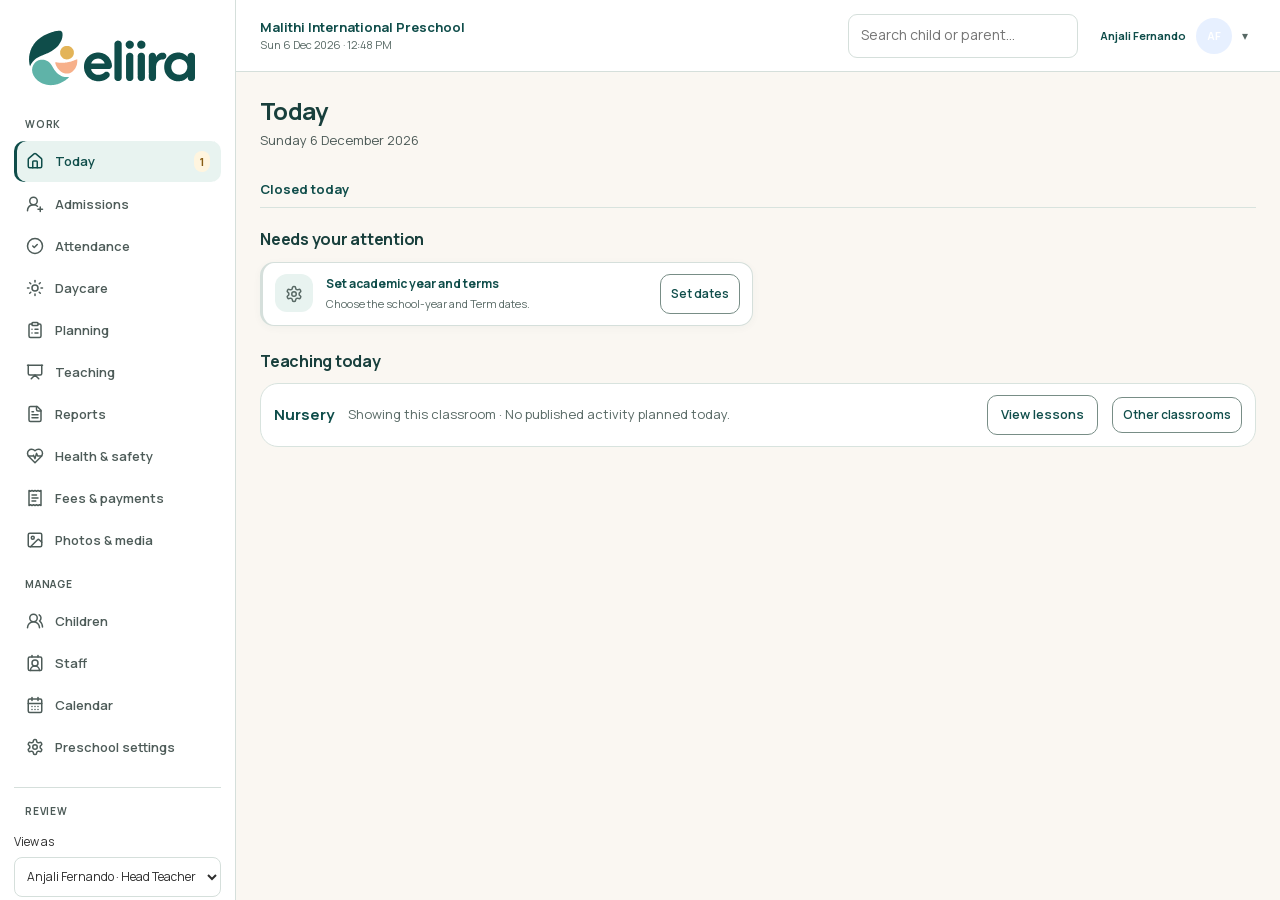
==== commit c741d36b: "Publish QA-tested Eliira approved prototype baseline" ====
--- a/index.html
+++ b/index.html
@@ -8,7 +8,7 @@
 <meta http-equiv="Expires" content="0" />
 <script>
 (function(){
-  const currentBuild='30801193a91c';
+  const currentBuild='238295240943';
   fetch('version.json?t='+Date.now(),{cache:'no-store'})
     .then(function(r){if(!r.ok) throw new Error('version check failed'); return r.json();})
     .then(function(v){
@@ -22,9 +22,9 @@
 })();
 </script>
 <title>Eliira — Product Prototype</title>
-<link rel="icon" type="image/svg+xml" href="assets/brand/eliira-favicon.svg?v=30801193a91c">
-<link rel="preload" href="assets/fonts/manrope-v20-latin-400-700.woff2?v=30801193a91c" as="font" type="font/woff2" crossorigin>
-<link rel="stylesheet" href="styles.css?v=30801193a91c">
+<link rel="icon" type="image/svg+xml" href="assets/brand/eliira-favicon.svg?v=238295240943">
+<link rel="preload" href="assets/fonts/manrope-v20-latin-400-700.woff2?v=238295240943" as="font" type="font/woff2" crossorigin>
+<link rel="stylesheet" href="styles.css?v=238295240943">
 </head>
 <body>
 <div id="root"><main id="app-load-status" role="status" style="min-height:100vh;display:grid;place-items:center;padding:24px;background:#f4f8f8;color:#123f42;font:16px/1.5 sans-serif"><div style="width:min(100%,420px);padding:24px;border:1px solid #cbdedc;border-radius:16px;background:white"><strong>Eliira</strong><h1 style="font-size:22px">Opening Eliira…</h1></div></main></div>
@@ -36,7 +36,7 @@
 @media(max-width:780px){.review-harness{margin:8px 12px 0;padding:8px 10px}.review-harness>span{display:none}.prototype-persona span{display:none}.prototype-persona select{max-width:150px}.search{display:none}.case-layout{display:flex!important;flex-direction:column}.case-workspace{order:1}.case-list{order:2;max-height:220px;overflow:auto}.topbar{gap:8px}.week-board{display:block!important}.tabs{scrollbar-width:thin}.tab{flex:0 0 auto}.drawer .modal-body{padding-bottom:90px}}
 @media(max-width:780px){.review-harness strong{display:none}.prototype-review-date{gap:4px}.prototype-review-date select{box-sizing:border-box;width:135px;max-width:135px}.review-harness .prototype-persona select{box-sizing:border-box;width:95px;max-width:95px}}
 </style>
-<script src="app.js?v=30801193a91c"></script>
+<script src="app.js?v=238295240943"></script>
 <script>
 (function(){
   var root=document.getElementById('root');
--- a/styles.css
+++ b/styles.css
@@ -1134,8 +1134,8 @@
 .teaching-summary{display:flex;align-items:center;gap:8px 14px;flex-wrap:wrap;padding:11px 13px}.teaching-summary h3,.teaching-summary p{margin:0}.teaching-summary h3{font-size:14px}.teaching-summary p{font-size:12px;color:var(--muted);flex:1 1 180px}.teaching-summary .btn{margin:0 0 0 auto;min-height:40px}
 @media(max-width:600px){.today-home-head{display:flex;align-items:center;gap:10px}.today-home-head .left{min-width:0}.today-home-head p{font-size:13px}.today-home-head .page-actions{margin:0 0 0 auto}.today-home-head .btn{min-height:44px}.today-opening{gap:8px}.today-home-metrics{display:grid;gap:4px}.today-home-metrics>div{border:0;padding:0;justify-content:space-between}.today-home-metrics strong{order:2}.teaching-summary p{flex-basis:100%}.teaching-summary .btn{margin-left:0}}
 /* Eliira Brand UI Foundation v1 — shared visual layer. Semantic status tokens stay independent. */
-@font-face{font-family:Manrope;src:url("assets/fonts/manrope-v20-latin-ext-400-700.woff2?v=30801193a91c") format("woff2");font-style:normal;font-weight:400 700;font-display:swap;unicode-range:U+0100-02BA,U+02BD-02C5,U+02C7-02CC,U+02CE-02D7,U+02DD-02FF,U+0304,U+0308,U+0329,U+1D00-1DBF,U+1E00-1E9F,U+1EF2-1EFF,U+2020,U+20A0-20AB,U+20AD-20C0,U+2113,U+2C60-2C7F,U+A720-A7FF}
-@font-face{font-family:Manrope;src:url("assets/fonts/manrope-v20-latin-400-700.woff2?v=30801193a91c") format("woff2");font-style:normal;font-weight:400 700;font-display:swap;unicode-range:U+0000-00FF,U+0131,U+0152-0153,U+02BB-02BC,U+02C6,U+02DA,U+02DC,U+0304,U+0308,U+0329,U+2000-206F,U+20AC,U+2122,U+2191,U+2193,U+2212,U+2215,U+FEFF,U+FFFD}
+@font-face{font-family:Manrope;src:url("assets/fonts/manrope-v20-latin-ext-400-700.woff2?v=238295240943") format("woff2");font-style:normal;font-weight:400 700;font-display:swap;unicode-range:U+0100-02BA,U+02BD-02C5,U+02C7-02CC,U+02CE-02D7,U+02DD-02FF,U+0304,U+0308,U+0329,U+1D00-1DBF,U+1E00-1E9F,U+1EF2-1EFF,U+2020,U+20A0-20AB,U+20AD-20C0,U+2113,U+2C60-2C7F,U+A720-A7FF}
+@font-face{font-family:Manrope;src:url("assets/fonts/manrope-v20-latin-400-700.woff2?v=238295240943") format("woff2");font-style:normal;font-weight:400 700;font-display:swap;unicode-range:U+0000-00FF,U+0131,U+0152-0153,U+02BB-02BC,U+02C6,U+02DA,U+02DC,U+0304,U+0308,U+0329,U+2000-206F,U+20AC,U+2122,U+2191,U+2193,U+2212,U+2215,U+FEFF,U+FFFD}
 :root{
   --brand-deep-teal:#0F4D4A;--brand-soft-teal:#5FB3A8;--brand-apricot:#F7B08A;--brand-gold:#E3B458;--brand-off-white:#FAF7F2;--brand-charcoal:#2E2E2E;
   --ui-page:#FAF7F2;--ui-card:#fff;--ui-warm:#F7F6F2;--ui-hover:#F3F7F5;--ui-selected:#E8F3F0;--ui-border:#D5DFDB;--ui-divider:#E5EBE7;--ui-disabled:#F2F3F1;
@@ -1267,23 +1267,23 @@
 .review-nav-group{border-top:1px solid var(--ui-border);padding-top:16px;margin-top:20px}.mobile-more-routes{display:grid;grid-template-columns:repeat(2,minmax(0,1fr));gap:8px}.mobile-more-routes .btn{width:100%;min-width:0;white-space:normal;text-align:left}.mobile-review-tools{border-top:1px solid var(--ui-border);margin-top:20px;padding-top:16px}.mobile-review-tools .nav-label{padding-left:0}.mobile-review-tools .btn{display:inline-flex;align-items:center;gap:8px}
 @media(max-width:390px){.mobile-more-routes{grid-template-columns:1fr}}
 
-.nav-line-icon.icon-house{--nav-icon:url("assets/icons/lucide-v0.468.0/house.svg?v=30801193a91c")}
-.nav-line-icon.icon-user-round-plus{--nav-icon:url("assets/icons/lucide-v0.468.0/user-round-plus.svg?v=30801193a91c")}
-.nav-line-icon.icon-circle-check{--nav-icon:url("assets/icons/lucide-v0.468.0/circle-check.svg?v=30801193a91c")}
-.nav-line-icon.icon-sun{--nav-icon:url("assets/icons/lucide-v0.468.0/sun.svg?v=30801193a91c")}
-.nav-line-icon.icon-clipboard-list{--nav-icon:url("assets/icons/lucide-v0.468.0/clipboard-list.svg?v=30801193a91c")}
-.nav-line-icon.icon-presentation{--nav-icon:url("assets/icons/lucide-v0.468.0/presentation.svg?v=30801193a91c")}
-.nav-line-icon.icon-file-text{--nav-icon:url("assets/icons/lucide-v0.468.0/file-text.svg?v=30801193a91c")}
-.nav-line-icon.icon-heart-pulse{--nav-icon:url("assets/icons/lucide-v0.468.0/heart-pulse.svg?v=30801193a91c")}
-.nav-line-icon.icon-receipt-text{--nav-icon:url("assets/icons/lucide-v0.468.0/receipt-text.svg?v=30801193a91c")}
-.nav-line-icon.icon-image{--nav-icon:url("assets/icons/lucide-v0.468.0/image.svg?v=30801193a91c")}
-.nav-line-icon.icon-users-round{--nav-icon:url("assets/icons/lucide-v0.468.0/users-round.svg?v=30801193a91c")}
-.nav-line-icon.icon-contact-round{--nav-icon:url("assets/icons/lucide-v0.468.0/contact-round.svg?v=30801193a91c")}
-.nav-line-icon.icon-calendar-days{--nav-icon:url("assets/icons/lucide-v0.468.0/calendar-days.svg?v=30801193a91c")}
-.nav-line-icon.icon-settings{--nav-icon:url("assets/icons/lucide-v0.468.0/settings.svg?v=30801193a91c")}
-.nav-line-icon.icon-rotate-ccw{--nav-icon:url("assets/icons/lucide-v0.468.0/rotate-ccw.svg?v=30801193a91c")}
-.nav-line-icon.icon-ellipsis{--nav-icon:url("assets/icons/lucide-v0.468.0/ellipsis.svg?v=30801193a91c")}
-.nav-line-icon.icon-download{--nav-icon:url("assets/icons/lucide-v0.468.0/download.svg?v=30801193a91c")}
+.nav-line-icon.icon-house{--nav-icon:url("assets/icons/lucide-v0.468.0/house.svg?v=238295240943")}
+.nav-line-icon.icon-user-round-plus{--nav-icon:url("assets/icons/lucide-v0.468.0/user-round-plus.svg?v=238295240943")}
+.nav-line-icon.icon-circle-check{--nav-icon:url("assets/icons/lucide-v0.468.0/circle-check.svg?v=238295240943")}
+.nav-line-icon.icon-sun{--nav-icon:url("assets/icons/lucide-v0.468.0/sun.svg?v=238295240943")}
+.nav-line-icon.icon-clipboard-list{--nav-icon:url("assets/icons/lucide-v0.468.0/clipboard-list.svg?v=238295240943")}
+.nav-line-icon.icon-presentation{--nav-icon:url("assets/icons/lucide-v0.468.0/presentation.svg?v=238295240943")}
+.nav-line-icon.icon-file-text{--nav-icon:url("assets/icons/lucide-v0.468.0/file-text.svg?v=238295240943")}
+.nav-line-icon.icon-heart-pulse{--nav-icon:url("assets/icons/lucide-v0.468.0/heart-pulse.svg?v=238295240943")}
+.nav-line-icon.icon-receipt-text{--nav-icon:url("assets/icons/lucide-v0.468.0/receipt-text.svg?v=238295240943")}
+.nav-line-icon.icon-image{--nav-icon:url("assets/icons/lucide-v0.468.0/image.svg?v=238295240943")}
+.nav-line-icon.icon-users-round{--nav-icon:url("assets/icons/lucide-v0.468.0/users-round.svg?v=238295240943")}
+.nav-line-icon.icon-contact-round{--nav-icon:url("assets/icons/lucide-v0.468.0/contact-round.svg?v=238295240943")}
+.nav-line-icon.icon-calendar-days{--nav-icon:url("assets/icons/lucide-v0.468.0/calendar-days.svg?v=238295240943")}
+.nav-line-icon.icon-settings{--nav-icon:url("assets/icons/lucide-v0.468.0/settings.svg?v=238295240943")}
+.nav-line-icon.icon-rotate-ccw{--nav-icon:url("assets/icons/lucide-v0.468.0/rotate-ccw.svg?v=238295240943")}
+.nav-line-icon.icon-ellipsis{--nav-icon:url("assets/icons/lucide-v0.468.0/ellipsis.svg?v=238295240943")}
+.nav-line-icon.icon-download{--nav-icon:url("assets/icons/lucide-v0.468.0/download.svg?v=238295240943")}
 .review-person-picker{display:grid;gap:6px;margin:8px 0 12px;color:inherit;font-size:12px}
 .review-person-picker select{width:100%;min-width:0;min-height:40px;border:1px solid var(--line);border-radius:8px;background:var(--surface,#fff);color:var(--text);padding:6px 8px;font:inherit}
 .mobile-review-tools .review-person-picker{margin:12px 0}
@@ -1596,9 +1596,15 @@
 .report-activity{margin:10px 0 0}.report-activity p{margin:4px 0 0}.report-progress-link{margin:12px 0}.report-parent-output .report-observation+.report-observation{margin-top:10px}
 .report-curriculum-group{margin:9px 0;min-width:0;overflow-wrap:anywhere}.report-curriculum-group h5{font-size:13px;line-height:1.4;margin:0 0 3px}.report-curriculum-group ul{margin:0;padding-left:19px}.report-curriculum-group li{font-size:13px;line-height:1.5}.report-curriculum-subarea{color:var(--muted)}
 .report-parent-v4 .report-activity-grid,.report-parent-v4 .report-area-grid{display:grid;grid-template-columns:repeat(2,minmax(0,1fr));gap:12px;margin-top:10px}.report-parent-v4 .report-activity-grid{grid-template-columns:minmax(0,1fr)}.report-parent-v4 .report-activity-card,.report-parent-v4 .report-area-card{min-width:0;border:1px solid var(--line);border-radius:12px;padding:10px;background:#fff;break-inside:avoid}.report-parent-v4 .report-activity-card{display:grid;grid-template-columns:112px minmax(0,1fr);gap:12px;align-items:start}.report-parent-v4 .report-activity-image-wrap,.report-parent-v4 .report-activity-card img,.report-parent-v4 .report-activity-image-fallback{display:block;width:112px;max-width:100%;aspect-ratio:4/3;border-radius:8px;background:#f2f5ec}.report-parent-v4 .report-activity-card img{object-fit:contain}.report-parent-v4 .report-activity-image-fallback{display:none}.report-parent-v4 .report-activity-image-fallback svg{width:100%;height:100%}.report-parent-v4 .report-activity-image-wrap.image-error .report-activity-image-fallback{display:block}.report-parent-v4 .report-activity-card h5,.report-parent-v4 .report-area-card h5{margin:0;font-size:14px;line-height:1.4;overflow-wrap:anywhere}.report-parent-v4 .report-activity-card p,.report-parent-v4 .report-area-card p{margin:5px 0 0;font-size:13px;line-height:1.5}.report-parent-v4 .report-family-footer{margin-top:24px;padding-top:10px;border-top:1px solid var(--line);font-size:12px;color:var(--muted);overflow-wrap:anywhere}
+.report-parent-v5{color:#28352f;line-height:1.55}.report-parent-v5 .report-family-header{padding:19px 21px 17px;background:#f2f6f2;border-radius:12px;border-bottom:3px solid #7da08b;break-inside:avoid}.report-parent-v5 .report-preschool-name{font-size:14px;font-weight:700;color:#234c40;margin:0 0 13px}.report-parent-v5 .eyebrow{font-size:11px;letter-spacing:.09em;color:#57786a;font-weight:700}.report-parent-v5 .report-family-header h3{font-size:26px;line-height:1.2;letter-spacing:-.025em;color:#26342e;margin:7px 0 3px}.report-parent-v5 .report-family-header>p:last-child{margin:0;color:#596a61;font-size:13px}.report-parent-v5 section{margin-top:20px}.report-parent-v5 h4{font-size:16px;line-height:1.3;letter-spacing:-.01em;color:#293c32;margin:0 0 10px;break-after:avoid}.report-parent-v5 .report-activity-card{grid-template-columns:132px minmax(0,1fr);gap:15px;align-items:center;padding:11px 13px;background:#f7f9f6;border:0;border-radius:11px}.report-parent-v5 .report-activity-image-wrap,.report-parent-v5 .report-activity-card img,.report-parent-v5 .report-activity-image-fallback{width:132px;border-radius:7px}.report-parent-v5 .report-activity-card h5{font-size:14px;color:#263c32}.report-parent-v5 .report-activity-card p{font-size:13px;color:#4d5e54;line-height:1.5}.report-parent-v5 .report-area-card{border:0;border-radius:9px;background:#f4f6f3;padding:10px 12px}.report-parent-v5 .report-area-card h5{font-size:13px;color:#30483b}.report-parent-v5 .report-curriculum-subarea{font-size:12px;color:#63746a}.report-parent-v5 .report-observation{border-left:3px solid #a8c0ad;background:#fafbf9;border-radius:0 7px 7px 0;padding:8px 12px;break-inside:avoid}.report-parent-v5 .report-observation p{margin:0;color:#28352f}.report-parent-v5 .report-observation+.report-observation{margin-top:7px}.report-parent-v5 .report-teacher-note{padding:13px 16px;background:#faf6ef;border-radius:9px;break-inside:avoid}.report-parent-v5 .report-teacher-note h4{margin-bottom:5px}.report-parent-v5 .report-teacher-note p{margin:0}.report-parent-v5 .report-family-footer{margin-top:22px;padding-top:9px;border-top:1px solid #d8e1da;color:#68776d;font-size:11px;break-before:avoid;break-inside:avoid}
+.report-parent-v6 .report-family-header{display:flex;align-items:flex-start;justify-content:space-between;gap:12px;background:radial-gradient(circle at 100% 0,#faf3df 0,#faf3df 17%,transparent 42%),#f2f6f2}.report-parent-v6 .report-family-header-copy{min-width:0;flex:1}.report-parent-v6 .report-family-header-copy>p:last-child{margin:0;color:#596a61;font-size:13px}.report-parent-v6 .report-nursery-header-art{display:block;flex:none;width:112px;height:auto;margin:-5px -6px -8px 0}.report-parent-v6 .report-family-footer{display:flex;align-items:center;justify-content:space-between;gap:12px;min-height:40px}.report-parent-v6 .report-nursery-footer-art{display:block;flex:none;width:76px;height:auto}
+.report-parent-v6{position:relative;overflow:visible}.report-parent-v6 .report-family-header{position:relative;padding-left:48px}.report-parent-v6 .report-nursery-top-left-art{position:absolute;left:3px;top:4px;width:68px;height:auto;pointer-events:none}.report-parent-v6 .report-nursery-page-corners{display:flex;align-items:flex-end;justify-content:space-between;gap:12px;margin:14px -8px -2px;pointer-events:none}.report-parent-v6 .report-nursery-corner-art{display:block;width:min(46%,190px);height:auto}
 .report-historical-term{margin-top:24px}.report-historical-term>summary{cursor:pointer;color:var(--muted);font-weight:700}.report-historical-term-row{display:flex;align-items:center;justify-content:space-between;gap:12px;flex-wrap:wrap;padding:12px 0;border-bottom:1px solid var(--line)}
 .teaching-done-section{margin:14px 0;border-top:1px solid var(--line);padding-top:12px}.teaching-done-section>summary{cursor:pointer;font-weight:700;color:var(--muted);padding:8px 0}.teaching-done-section .teaching-today-item{border-top:1px solid var(--line);background:var(--ui-card,#fff)}.teaching-complete-message{margin:12px 0}.already-planned{display:block;margin:5px 0 8px;color:var(--brand-deep-teal,#0c6258);font-size:12px;font-weight:700}
 @media(max-width:600px){.progress-activity-group{padding:12px}.progress-activity-group>header{display:block}.progress-month{max-width:none}.report-period-controls{grid-template-columns:1fr}.report-parent-v4 .report-activity-grid,.report-parent-v4 .report-area-grid{grid-template-columns:1fr}.report-parent-v4 .report-activity-card{grid-template-columns:104px minmax(0,1fr)}.report-parent-v4 .report-activity-image-wrap,.report-parent-v4 .report-activity-card img,.report-parent-v4 .report-activity-image-fallback{width:104px}}
+@media(max-width:600px){.report-parent-v5 .report-family-header{padding:16px}.report-parent-v5 .report-activity-card{grid-template-columns:108px minmax(0,1fr);gap:11px}.report-parent-v5 .report-activity-image-wrap,.report-parent-v5 .report-activity-card img,.report-parent-v5 .report-activity-image-fallback{width:108px}}
+@media(max-width:600px){.report-parent-v6 .report-family-header{gap:4px}.report-parent-v6 .report-nursery-header-art{width:68px;margin:-4px -8px 0 0}.report-parent-v6 .report-family-header h3{font-size:22px}.report-parent-v6 .report-nursery-footer-art{width:58px}}
+@media(max-width:600px){.report-parent-v6 .report-family-header{padding-left:16px}.report-parent-v6 .report-nursery-top-left-art{display:none}.report-parent-v6 .report-nursery-page-corners{margin:12px 0 0;gap:8px}.report-parent-v6 .report-nursery-corner-art{width:46%}}
 /* Batch 2 uses the existing Eliira control and spacing vocabulary. */
 .staff-time-segments{display:flex;align-items:center;gap:6px;max-width:244px;min-width:0}
 .staff-time-segments input[type=text]{width:72px;min-width:0;min-height:44px;text-align:center;font-size:16px;font-variant-numeric:tabular-nums}
